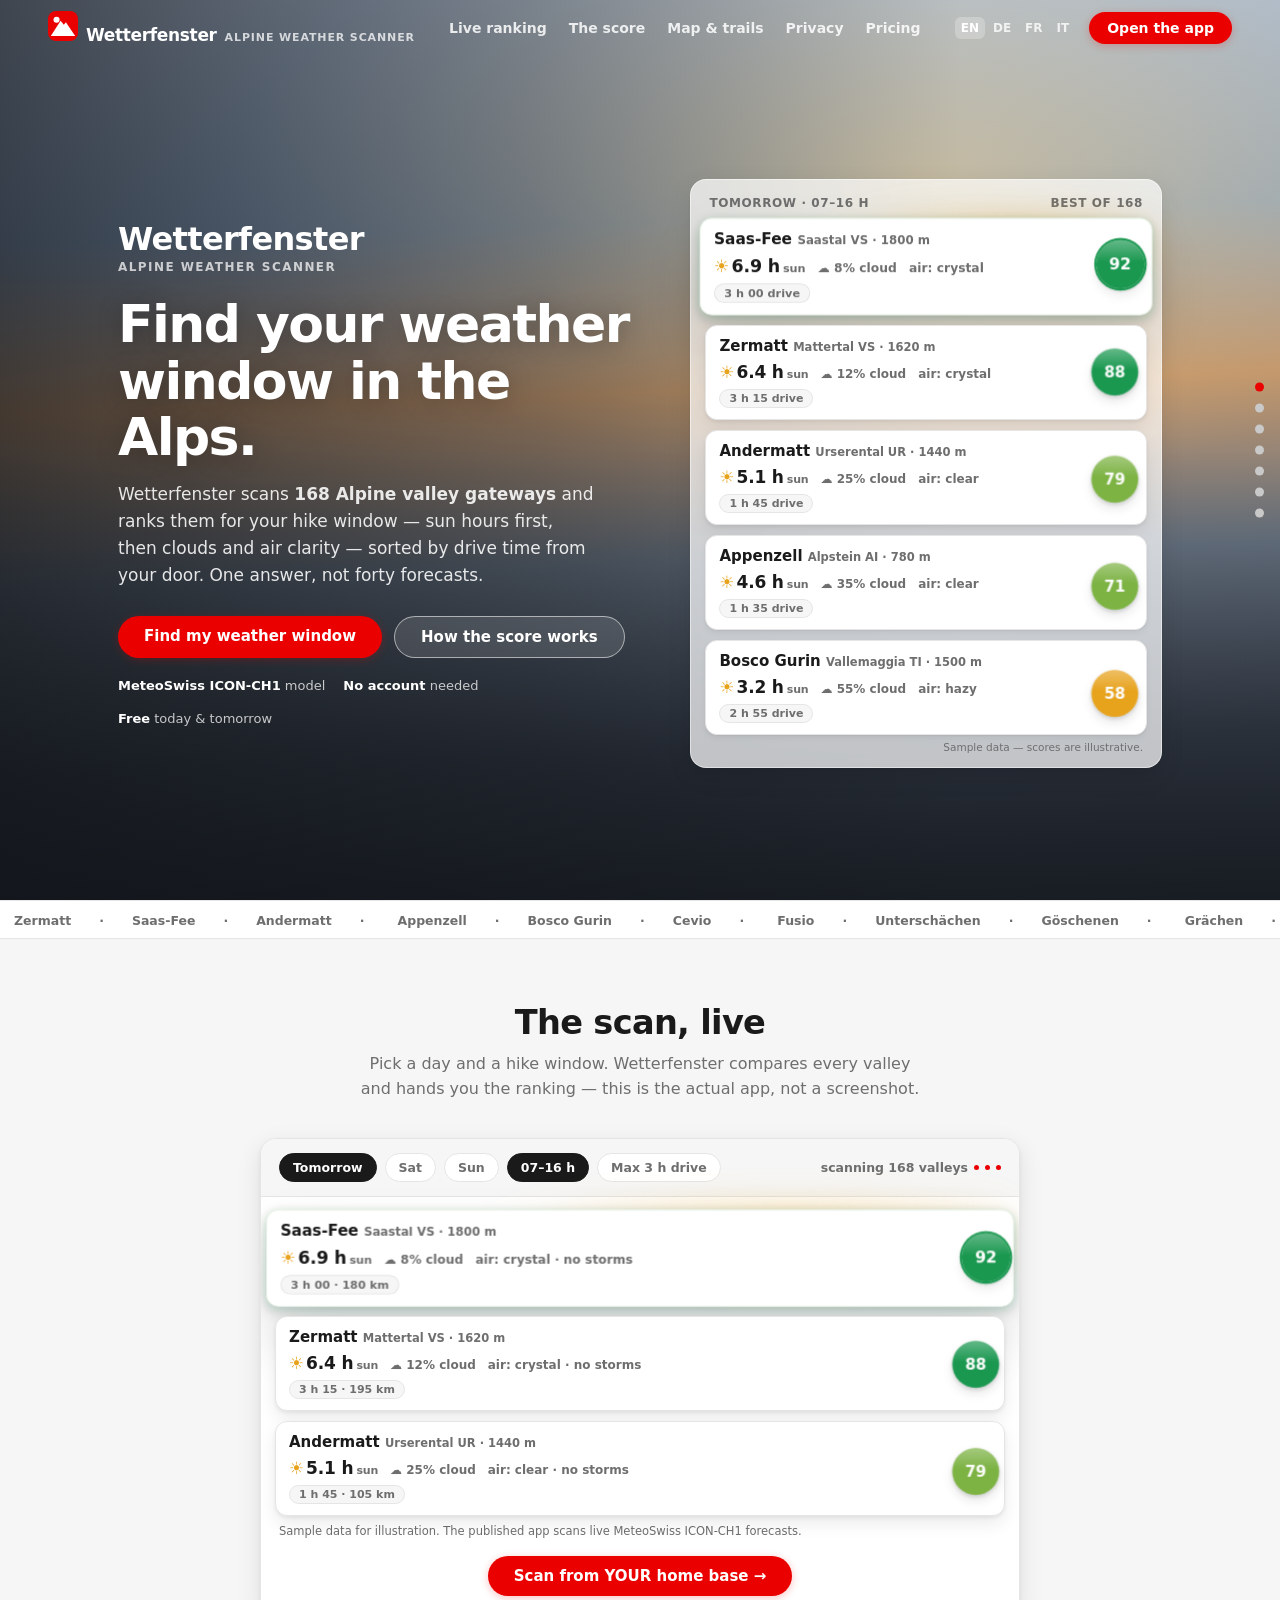
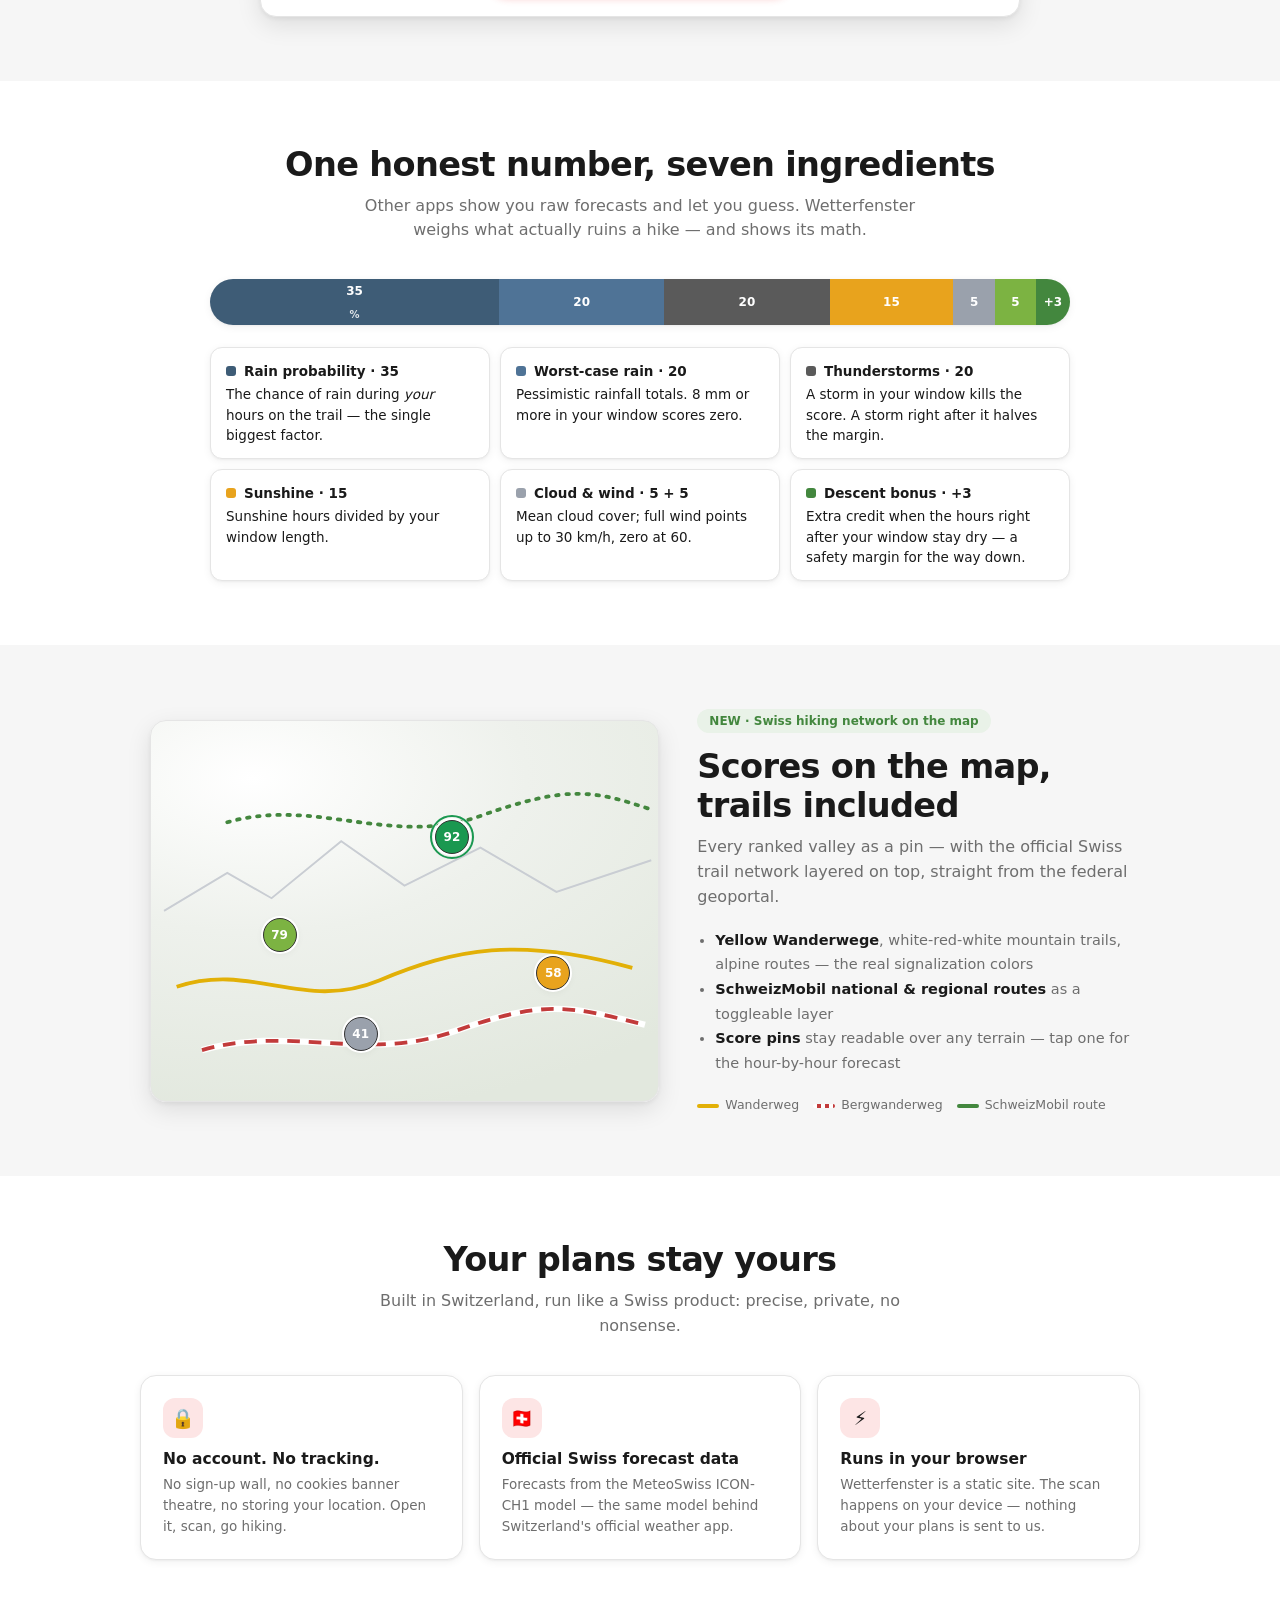
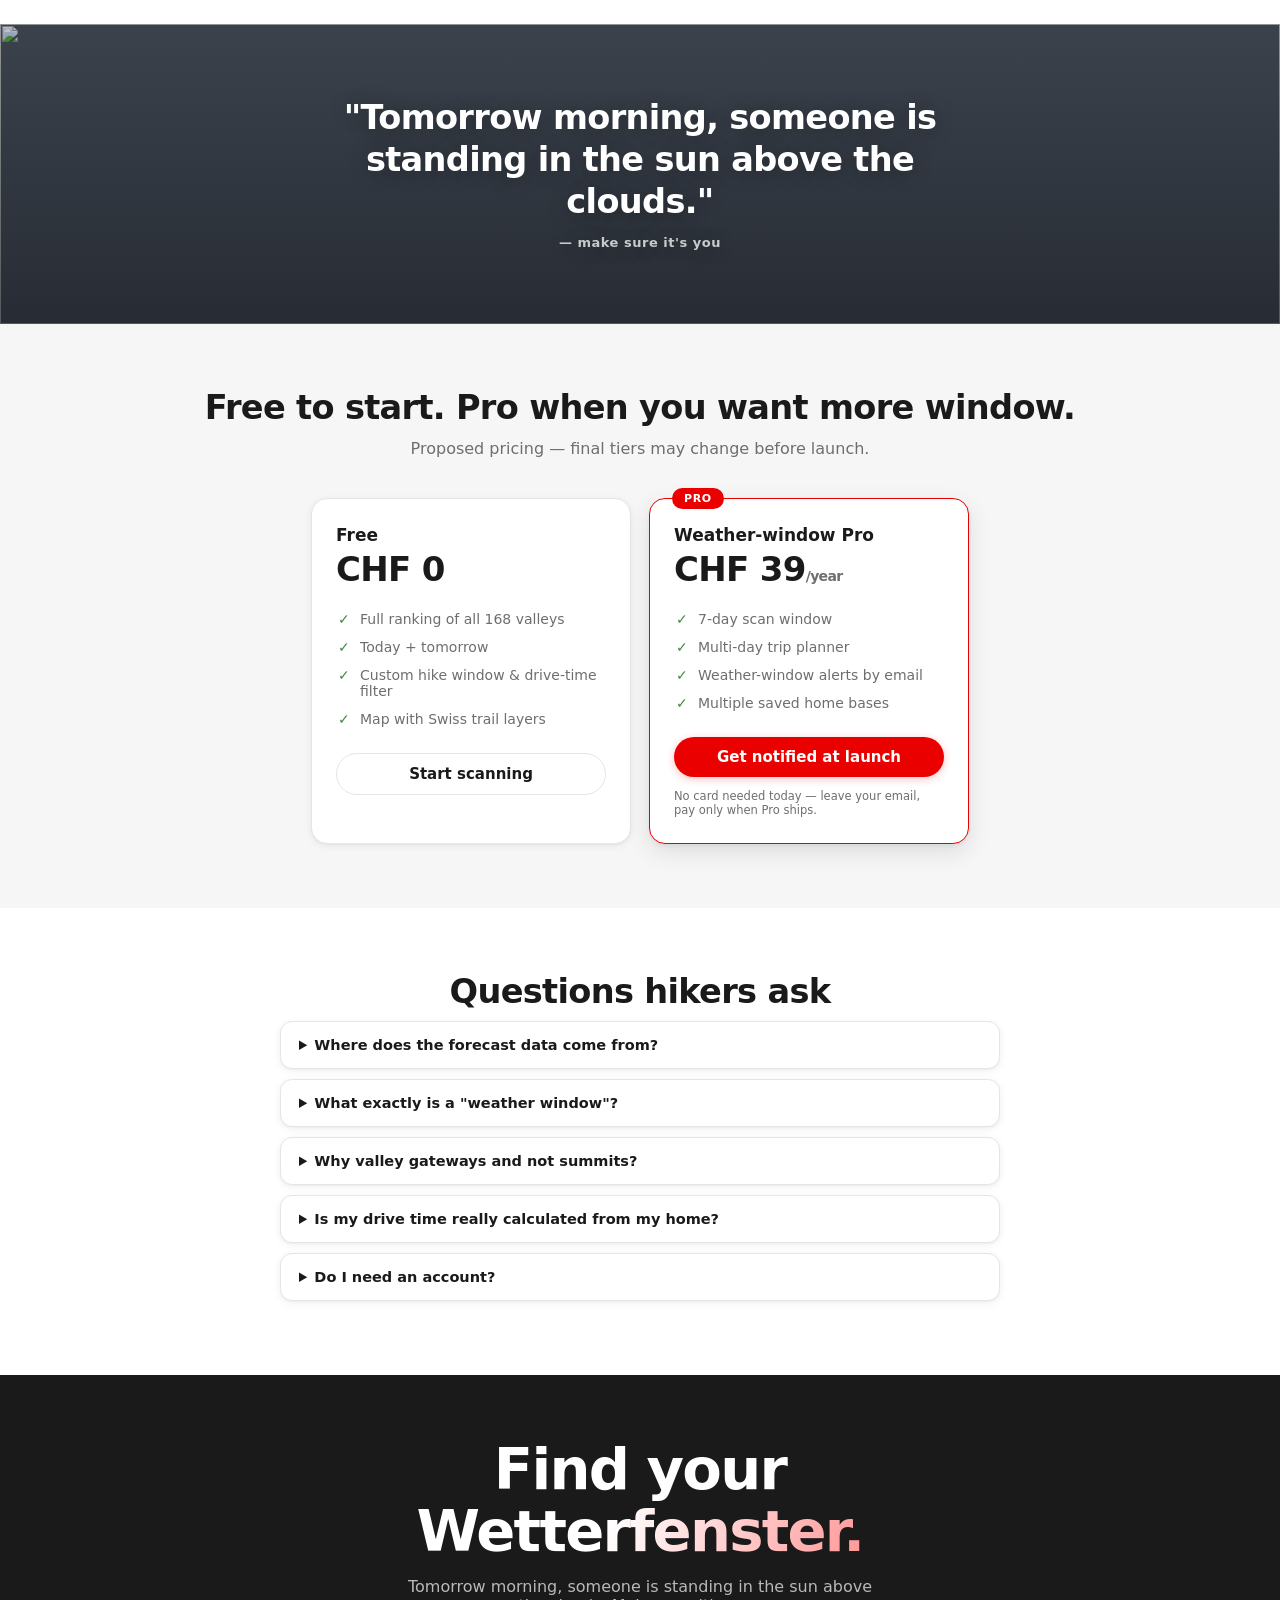
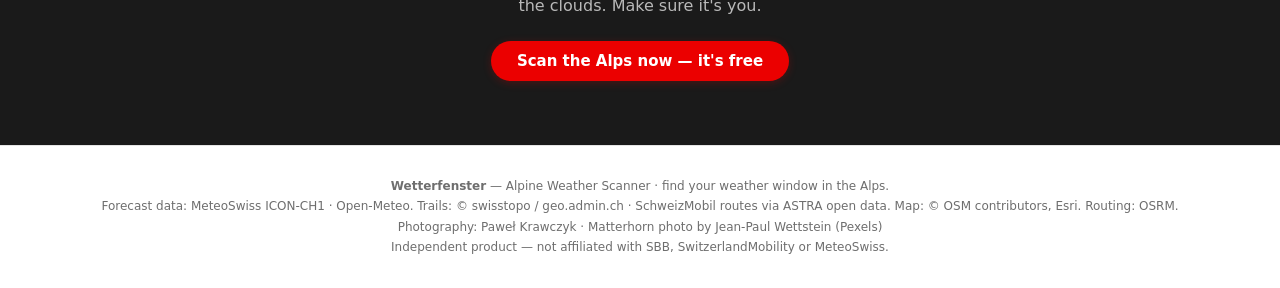
==== index.html @ 842a5565 "deploy: Wetterfenster iteration 1 — new landing (photos, 3D ranking, V2 logo), ICON-CH1 horizon fix," ====
<!DOCTYPE html>
<html lang="en">
<head>
<meta charset="utf-8">
<meta name="viewport" content="width=device-width, initial-scale=1">
<meta name="theme-color" content="#FFFFFF">
<meta name="description" content="Wetterfenster scans 168 Alpine valley gateways and ranks the best alpine weather for your hike window — sun hours, cloudiness, air clarity — with drive time from your home base. Data: MeteoSwiss ICON-CH1.">
<link rel="manifest" href="/wetterfenster/manifest.webmanifest">
<link rel="icon" href="/wetterfenster/icon.svg" type="image/svg+xml">
<title>Wetterfenster — Alpine Weather Scanner · find the best hiking weather in the Alps</title>
<script>
  // Native (Capacitor) build must boot straight into the app, not the landing.
  if (location.protocol === "capacitor:" ||
      (location.hostname === "localhost" && location.port === "")) {
    location.replace("/wetterfenster/app.html");
  }
</script>
<style>
  /* ============ TOKENS — SBB / SchweizMobil direction (Paweł 2026-07-16) ============ */
  :root {
    --red: #EB0000; --red-dark: #C60018; --red-tint: #FDE5E5;   /* SBB Red / Red125 */
    --ink: #1A1A1A; --ink-2: #6E6E6E;
    --bg: #F6F6F6; --surface: #FFFFFF; --border: #E5E5E5;       /* SBB Milk / Cloud */
    --wander-green: #43873E;      /* SchweizMobil Wanderland green — trail/map accent */
    --wander-tint: #E9F2E8;
    /* Score scale — NO red (red = brand/CTA only): green → amber → grey */
    --s5: #1a9850; --s4: #7cb342; --s3: #E8A31D; --s2: #9AA1AC; --s1: #5A5A5A;
    --dawn: #E8A31D;              /* dawn amber — sun icon + #1 glow warmth */
    --r-sm: 8px; --r-md: 12px; --r-lg: 16px; --r-pill: 999px;
    --shadow-1: 0 1px 2px rgba(0,0,0,.04), 0 2px 8px rgba(0,0,0,.06);
    --shadow-2: 0 2px 4px rgba(0,0,0,.05), 0 8px 24px rgba(0,0,0,.10);
    --glow-red: 0 2px 8px rgba(235,0,0,.24);
    /* Brand glow on the #1 card — pro-3d spec's blue glow ADAPTED to the SBB
       palette: red would read as a storm warning next to green scores, so the
       "hero/selected" channel uses the top-score green instead. */
    --glow-top: 0 2px 10px rgba(26,152,80,.22);
    --glow-top-lg: 0 4px 16px rgba(26,152,80,.30);
    --ease: cubic-bezier(.2,.7,.3,1);
    --text-sm: .84rem; --text-base: .94rem; --text-md: 1.0625rem;
    --text-lg: clamp(1.25rem, 1.1rem + .8vw, 1.55rem);
    --text-xl: clamp(1.55rem, 1.3rem + 1.4vw, 2.1rem);
    --text-2xl: clamp(2rem, 1.6rem + 2.6vw, 3.25rem);
    --text-hero: clamp(2.2rem, 1.7rem + 3.2vw, 3.6rem);

    /* --- 3D depth system (pro-3d-techniques §0, blue tokens → SBB neutrals) ---
       Two-part shadow ramp: tight contact + soft key light, tuned for white. */
    --elev-0: 0 1px 1px rgba(16,19,24,.04);
    --elev-1: 0 1px 2px rgba(16,19,24,.06), 0 3px 6px rgba(16,19,24,.05);
    --elev-2: 0 2px 4px rgba(16,19,24,.07), 0 8px 18px rgba(16,19,24,.08);
    --elev-3: 0 4px 8px rgba(16,19,24,.09), 0 16px 34px rgba(16,19,24,.11);
    --elev-4: 0 8px 16px rgba(16,19,24,.11), 0 28px 56px rgba(16,19,24,.14);
    --elev-pill: 0 2px 4px rgba(16,19,24,.14), 0 6px 12px rgba(16,19,24,.10);
    --tilt-max: 6deg;        /* hard ceiling on rotateX/rotateY */
    --tilt-lift: 14px;       /* translateZ of a card on hover */
    --tilt-pill-lift: 22px;  /* translateZ of the score pill */
    --perspective: 1100px;   /* on the LIST container, not each card */
    --dur-tilt: .18s;
  }
  * { box-sizing: border-box; }
  html { scroll-behavior: smooth; }
  body { margin: 0; font-family: "Inter", system-ui, -apple-system, "Segoe UI", Roboto, sans-serif;
         background: var(--surface); color: var(--ink); -webkit-font-smoothing: antialiased;
         overflow-x: clip; }
  section { padding: 64px clamp(16px, 5vw, 48px); scroll-margin-top: 64px; }
  section.alt { background: var(--bg); }
  h2 { text-align: center; font-size: var(--text-xl); letter-spacing: -0.02em; margin: 0 0 10px; }
  .sub { text-align: center; color: var(--ink-2); max-width: 56ch; margin: 0 auto 36px; line-height: 1.55; }
  a { color: var(--red); }

  /* ============ HEADER (transparent over photo, solidifies on scroll) ============ */
  header { position: fixed; top: 0; left: 0; right: 0; z-index: 50;
    display: flex; justify-content: space-between; align-items: center; gap: 12px;
    padding: 11px clamp(16px, 5vw, 48px);
    transition: background .25s var(--ease), border-color .25s;
    border-bottom: 1px solid transparent; }
  header.solid { background: rgba(255,255,255,.92); backdrop-filter: blur(12px) saturate(1.4);
    border-color: var(--border); }
  .brand { display: flex; align-items: baseline; gap: 8px; text-decoration: none; }
  .brand .mark { font-weight: 800; font-size: 17px; letter-spacing: -0.02em; color: #fff; transition: color .25s; }
  .brand .suffix { font-size: 11px; font-weight: 600; color: rgba(255,255,255,.75);
    letter-spacing: .08em; text-transform: uppercase; transition: color .25s; }
  header.solid .mark { color: var(--ink); }
  header.solid .suffix { color: var(--ink-2); }
  nav.top { display: flex; gap: 22px; font-size: 14px; font-weight: 600; }
  nav.top a { color: rgba(255,255,255,.85); text-decoration: none; transition: color .25s; }
  header.solid nav.top a { color: var(--ink-2); }
  nav.top a:hover { color: #fff; } header.solid nav.top a:hover { color: var(--ink); }
  .hdr-right { display: flex; align-items: center; gap: 14px; }
  /* Lang switcher — UI stub, EN DE FR IT (no PL, locked). Non-functional for now. */
  .lang { display: flex; gap: 2px; font-size: 12px; font-weight: 700; color: rgba(255,255,255,.8); transition: color .25s; }
  header.solid .lang { color: var(--ink-2); }
  .lang button { all: unset; padding: 4px 6px; border-radius: 6px; cursor: pointer; color: inherit; }
  .lang button.on { background: rgba(255,255,255,.25); color: #fff; }
  header.solid .lang button.on { background: var(--ink); color: #fff; }
  .btn { display: inline-block; text-decoration: none; text-align: center; cursor: pointer;
    font-weight: 700; font-size: 15px; border-radius: var(--r-pill); border: 0;
    padding: 11px 26px; transition: all .15s var(--ease); }
  .btn-red { background: var(--red); color: #fff; box-shadow: var(--glow-red); }
  .btn-red:hover { background: var(--red-dark); box-shadow: 0 4px 14px rgba(235,0,0,.3); }
  .btn-ghost { border: 1px solid var(--border); color: var(--ink); background: var(--surface); }
  .btn-ghost:hover { border-color: #cfcfcf; background: var(--bg); }
  .btn-glass { border: 1px solid rgba(255,255,255,.55); color: #fff; background: rgba(255,255,255,.12);
    backdrop-filter: blur(8px); }
  .btn-glass:hover { background: rgba(255,255,255,.22); }
  .btn-sm { padding: 8px 18px; font-size: 14px; }
  @media (max-width: 900px) { nav.top { display: none; } }

  /* ============ 1 · COMBINED HERO — rotating photo backdrop + live 3D ranking ============ */
  .hero { position: relative; min-height: 100svh; display: flex; align-items: center; overflow: hidden;
    /* Base paint = same gradient as slide 1, so the first crossfade has no seam. */
    background:
      radial-gradient(90% 55% at 72% 20%, rgba(255,214,140,.55) 0%, rgba(255,214,140,0) 60%),
      linear-gradient(178deg, #B8C9DE 0%, #8FA9C7 26%, #C99A6E 44%, #6E7B8A 62%, #3C4552 82%, #262D36 100%); }
  .hero-bg { position: absolute; inset: 0; }
  .hero-slide { position: absolute; inset: -4%;   /* bleed so the Ken Burns zoom never shows edges */
    opacity: 0; animation: wf-hero-slide 21s ease-in-out infinite; }
  .hero-slide:nth-child(1) { animation-delay: 0s; }
  .hero-slide:nth-child(2) { animation-delay: 7s; }
  .hero-slide:nth-child(3) { animation-delay: 14s; }
  /* Gradient STAND-INS. Photo downloads are NOT approved yet — when they are,
     each slide becomes <img src="/wetterfenster/img/hero-*.avif"> with object-fit: cover
     and these gradients stay as the paint-under. Candidates per
     design/hero-photo-candidates.md (recommended trio). */
  .slide-dawn {      /* → replace with candidate #1: Sem Ramon — Matterhorn, clear blue sky (Unsplash 9Egp-pZyAIE) */
    background:
      radial-gradient(90% 55% at 72% 20%, rgba(255,214,140,.55) 0%, rgba(255,214,140,0) 60%),
      linear-gradient(178deg, #B8C9DE 0%, #8FA9C7 26%, #C99A6E 44%, #6E7B8A 62%, #3C4552 82%, #262D36 100%); }
  .slide-blue {      /* → replace with candidate #2: Chris Linnett — Matterhorn, bright blue sky (Unsplash L9kx2A3XhC0) */
    background:
      radial-gradient(70% 45% at 30% 15%, rgba(255,255,255,.35) 0%, rgba(255,255,255,0) 65%),
      linear-gradient(180deg, #4A7BB5 0%, #6E9CCB 30%, #9FBEDA 52%, #6B7B8D 74%, #2E3844 100%); }
  .slide-glow {      /* → replace with candidate #6: Sven — Eiger/Jungfrau, clear blue sky (Unsplash GpO8heT3Vl8) */
    background:
      radial-gradient(80% 50% at 60% 28%, rgba(255,140,90,.5) 0%, rgba(255,140,90,0) 62%),
      linear-gradient(175deg, #6D5B7E 0%, #9A6B7B 28%, #D08A6A 48%, #55495A 72%, #211E2A 100%); }
  .hero-slide picture, .hero-slide img { position: absolute; inset: 0; width: 100%; height: 100%; }
  .hero-slide img { object-fit: cover; object-position: 50% 32%; /* portrait originals: keep peaks + sun in the wide crop */ }
  @keyframes wf-hero-slide {   /* crossfade every ~7s + subtle Ken Burns zoom */
    0%      { opacity: 0; transform: scale(1); }
    5%      { opacity: 1; }
    33.33%  { opacity: 1; transform: scale(1.06); }
    41%     { opacity: 0; transform: scale(1.07); }
    100%    { opacity: 0; transform: scale(1); }
  }
  .hero-scrim { /* double scrim, design-spec §4.1 — text stays legible over ANY slide/photo */
    position: absolute; inset: 0; pointer-events: none;
    background:
      linear-gradient(90deg, rgba(16,19,24,.72) 0%, rgba(16,19,24,.38) 42%, rgba(16,19,24,.05) 75%),
      linear-gradient(180deg, rgba(16,19,24,0) 50%, rgba(16,19,24,.62) 100%); }
  .hero-inner { position: relative; z-index: 2; width: 100%; max-width: 1140px; margin: 0 auto;
    padding: 110px clamp(16px, 5vw, 48px) 64px;
    display: grid; grid-template-columns: 1.05fr .95fr; gap: clamp(24px, 4vw, 56px); align-items: center; }
  .hero-copy .wordmark { color: #fff; font-weight: 800; font-size: clamp(1.4rem, 1.1rem + 1.4vw, 2rem);
    letter-spacing: -0.02em; margin: 0 0 2px; }
  .hero-copy .wordmark-sub { color: rgba(255,255,255,.72); font-size: 12px; font-weight: 600;
    letter-spacing: .12em; text-transform: uppercase; margin: 0 0 22px; }
  .hero h1 { color: #fff; font-size: var(--text-2xl); line-height: 1.08; letter-spacing: -0.03em;
    margin: 0 0 16px; max-width: 15ch; hyphens: auto; text-shadow: 0 2px 24px rgba(0,0,0,.25); }
  .hero .lead { color: rgba(255,255,255,.88); font-size: var(--text-md); line-height: 1.6;
    max-width: 44ch; margin: 0 0 26px; }
  .hero .cta { display: flex; gap: 12px; flex-wrap: wrap; }
  .hero .meta { margin-top: 20px; font-size: 13px; color: rgba(255,255,255,.75); display: flex; gap: 18px; flex-wrap: wrap; }
  .hero .meta b { color: #fff; }

  /* glass container for the ranking (design-spec §4.4) */
  .glass-card { background: rgba(255,255,255,.72); -webkit-backdrop-filter: blur(14px) saturate(1.4);
    backdrop-filter: blur(14px) saturate(1.4); border: 1px solid rgba(255,255,255,.5);
    border-radius: var(--r-lg); box-shadow: var(--shadow-2); padding: 14px; }
  @supports not (backdrop-filter: blur(1px)) { .glass-card { background: rgba(255,255,255,.94); } }
  .gc-head { font-size: 12px; font-weight: 700; color: var(--ink-2); letter-spacing: .05em;
    text-transform: uppercase; margin: 2px 4px 10px; display: flex; justify-content: space-between; gap: 8px; }
  .gc-note { font-size: 10.5px; color: var(--ink-2); text-align: right; margin: 6px 4px 0; }
  .hero-rank { animation: wf-float 7s ease-in-out infinite; }   /* jula-float, ±4px idle drift */
  .hero-rank:hover { animation-play-state: paused; }

  /* ---- 3D ranking deck (pro-3d-techniques §1–3) ---- */
  .ranking { perspective: var(--perspective); perspective-origin: 50% 30%;
    display: grid; gap: 10px; }
  .wcard { position: relative; transform-style: preserve-3d;
    border-radius: var(--r-md); background: var(--surface); border: 1px solid var(--border);
    box-shadow: var(--elev-1); padding: 11px 66px 11px 13px; cursor: pointer;
    transition: transform var(--dur-tilt) var(--ease), box-shadow var(--dur-tilt) var(--ease);
    transform: translateZ(0); }
  .wcard[data-rank="2"], .wcard[data-rank="3"] { box-shadow: var(--elev-2); }  /* podium band */
  /* #1 — the summit: higher rest elevation + green "best weather" glow + forward Z */
  .wcard--top { box-shadow: var(--elev-4), var(--glow-top);
    transform: translateZ(10px) scale(1.015); border-color: var(--wander-tint); }
  @media (hover: hover) and (pointer: fine) {
    .wcard:hover { transform: translateZ(var(--tilt-lift)) rotateX(2deg); box-shadow: var(--elev-3); will-change: transform; }
    .wcard--top:hover { transform: translateZ(calc(var(--tilt-lift) + 10px)) rotateX(2deg) scale(1.015);
      box-shadow: var(--elev-4), var(--glow-top-lg); }
  }
  .wcard:focus-visible { outline: 2px solid var(--red); outline-offset: 3px;
    transform: translateZ(var(--tilt-lift)) rotateX(2deg); box-shadow: var(--elev-3); }
  /* score pill floats on its own Z plane above the card face */
  .wcard__pill { position: absolute; top: 50%; right: 12px; margin-top: -23px;
    display: grid; place-items: center; width: 46px; height: 46px; border-radius: 50%;
    background: var(--pill, var(--s3)); color: #fff; font-weight: 800; font-size: 15px;
    font-variant-numeric: tabular-nums;
    transform: translateZ(var(--tilt-pill-lift)); box-shadow: var(--elev-pill);
    transition: transform var(--dur-tilt) var(--ease); }
  .wcard__pill::before { /* convex-chip top highlight */
    content: ""; position: absolute; inset: 0; border-radius: inherit; pointer-events: none;
    background: linear-gradient(180deg, rgba(255,255,255,.32) 0%, rgba(255,255,255,0) 46%); }
  .wcard--top .wcard__pill { transform: translateZ(28px); }   /* pill rides the ramp on #1 */
  .wcard--top .wcard__pill::after {   /* alp-pin-pulse ring, top-score green */
    content: ""; position: absolute; inset: 0; border-radius: inherit;
    box-shadow: 0 0 0 2px var(--s5);
    animation: wf-pin-pulse 3.6s var(--ease) 1.2s infinite; }
  .wcard--top::after {   /* alp-glow-breathe — dawn-amber warmth BEHIND the #1 card */
    content: ""; position: absolute; inset: -14px; z-index: -1;
    border-radius: calc(var(--r-md) + 10px); transform: translateZ(-40px);
    background: radial-gradient(60% 60% at 70% 30%, rgba(232,163,29,.45), transparent 70%);
    filter: blur(16px); animation: wf-glow-breathe 9s ease-in-out infinite; }
  .wcard__body { transform: translateZ(0); }
  .wcard__name { font-weight: 700; font-size: 15px; transform: translateZ(4px); display: block; }
  .wcard__region { font-size: 11.5px; color: var(--ink-2); }
  /* LOCKED priority: (1) sun hours big · (2) cloudiness · (3) air clarity · (4) drive = small grey chip */
  .wcard__wx { display: flex; align-items: baseline; gap: 12px; flex-wrap: wrap; margin-top: 7px; }
  .wx-sun { font-size: 17px; font-weight: 800; letter-spacing: -0.01em; font-variant-numeric: tabular-nums; white-space: nowrap; }
  .wx-sun .ico { color: var(--dawn); margin-right: 2px; }
  .wx-sun small { font-size: 11px; font-weight: 600; color: var(--ink-2); margin-left: 3px; }
  .wx-2 { font-size: 12px; font-weight: 600; color: var(--ink-2); white-space: nowrap; }
  .chip-drive { display: inline-block; margin-top: 7px; font-size: 11px; font-weight: 600;
    color: var(--ink-2); background: var(--bg); border: 1px solid var(--border);
    border-radius: var(--r-pill); padding: 2px 9px; }
  /* staggered 3D entrance: cards start pushed back + tipped away, settle on the plane */
  .ranking .wcard { opacity: 0; transform: translateY(26px) translateZ(-60px) rotateX(-8deg);
    transition: opacity .5s var(--ease), transform .5s var(--ease),
                box-shadow var(--dur-tilt) var(--ease); }
  .ranking.in .wcard { opacity: 1; transform: translateZ(0); transition-delay: calc(var(--i, 0) * 80ms), calc(var(--i, 0) * 80ms), 0s; }
  .ranking.in .wcard--top { transform: translateZ(10px) scale(1.015); }
  @keyframes wf-pill-land { 0% { transform: translateZ(var(--tilt-pill-lift)) scale(.82); }
    70% { transform: translateZ(var(--tilt-pill-lift)) scale(1.06); }
    100% { transform: translateZ(var(--tilt-pill-lift)) scale(1); } }
  .ranking.in .wcard__pill { animation: wf-pill-land .5s var(--ease) both; }
  .ranking.in .wcard--top .wcard__pill { animation: none; }  /* #1 keeps its higher static lift */

  /* ============ valley ticker (168-locations proof point) ============ */
  .ticker { border-top: 1px solid var(--border); border-bottom: 1px solid var(--border);
    background: var(--surface); overflow: hidden; white-space: nowrap; padding: 9px 0; }
  .ticker-track { display: inline-block; animation: wf-ticker 30s linear infinite; }
  .ticker span { font-size: 12.5px; font-weight: 600; color: var(--ink-2); margin: 0 14px; }
  .ticker b { color: var(--wander-green); font-weight: 700; }

  /* ============ 2 · LIVE DEMO ============ */
  .demo-box { max-width: 760px; margin: 0 auto; background: var(--surface); border: 1px solid var(--border);
    border-radius: var(--r-lg); box-shadow: var(--shadow-2); overflow: hidden; }
  .demo-head { display: flex; justify-content: space-between; align-items: center; flex-wrap: wrap; gap: 10px;
    padding: 14px 18px; border-bottom: 1px solid var(--border); background: var(--bg); }
  .chips { display: flex; gap: 8px; flex-wrap: wrap; }
  .chip { font-size: 12.5px; font-weight: 700; padding: 6px 13px; border-radius: var(--r-pill);
    border: 1px solid var(--border); background: var(--surface); color: var(--ink-2); }
  .chip.on { background: var(--ink); border-color: var(--ink); color: #fff; }
  .scan { display: flex; align-items: center; gap: 6px; font-size: 12.5px; color: var(--ink-2); font-weight: 600; }
  .scan i { width: 5px; height: 5px; border-radius: 50%; background: var(--red); display: inline-block;
    animation: wf-dots 1.4s ease-in-out infinite; }
  .scan i:nth-child(2) { animation-delay: .2s; } .scan i:nth-child(3) { animation-delay: .4s; }
  .demo-rows { padding: 14px 14px 8px; }        /* .ranking lives inside — same 3D deck */
  .demo-note { font-size: 11.5px; color: var(--ink-2); padding: 0 18px 12px; }
  .demo-cta { display: flex; justify-content: center; padding: 6px 18px 20px; }

  /* ============ 3 · SCORE EXPLAINER ============ */
  .bar { display: flex; max-width: 860px; margin: 0 auto 22px; border-radius: var(--r-pill);
    overflow: hidden; height: 46px; box-shadow: var(--shadow-1); }
  .seg { display: grid; place-items: center; color: #fff; font-weight: 800; font-size: 12px;
    cursor: default; transition: filter .15s var(--ease); min-width: 34px; }
  .seg:hover { filter: brightness(1.12); }
  .seg small { font-weight: 600; opacity: .85; }
  .legend { display: grid; gap: 10px; max-width: 860px; margin: 0 auto;
    grid-template-columns: repeat(auto-fit, minmax(240px, 1fr)); }
  .lg { background: var(--surface); border: 1px solid var(--border); border-radius: var(--r-md);
    padding: 13px 15px; font-size: 13.5px; line-height: 1.5; box-shadow: var(--shadow-1); }
  .lg b { display: flex; align-items: center; gap: 8px; margin-bottom: 3px; font-size: 13.5px; }
  .dot { width: 10px; height: 10px; border-radius: 3px; display: inline-block; }

  /* ============ 4 · MAP + TRAILS ============ */
  .map-tease { max-width: 980px; margin: 0 auto; display: grid; grid-template-columns: 1fr .85fr;
    gap: clamp(20px, 3vw, 40px); align-items: center; }
  .map-mock { position: relative; border-radius: var(--r-lg); overflow: hidden; box-shadow: var(--shadow-2);
    border: 1px solid var(--border);
    background: radial-gradient(120% 90% at 20% 15%, #FFFFFF 0%, #EEF1EC 45%, #E2E8DE 100%);
    aspect-ratio: 4 / 3; }
  .map-mock svg { position: absolute; inset: 0; width: 100%; height: 100%; }
  .map-pin { position: absolute; width: 34px; height: 34px; border-radius: 50%; display: grid; place-items: center;
    color: #fff; font-weight: 800; font-size: 12px; border: 1px solid #333;
    box-shadow: 0 0 0 2px #fff, var(--shadow-1); }
  .map-pin.pulse::after { content: ""; position: absolute; inset: -6px; border-radius: 50%;
    border: 2px solid var(--s5); animation: wf-pin-pulse 3.6s var(--ease) infinite; }
  .trail-key { display: flex; gap: 14px; flex-wrap: wrap; margin-top: 16px; font-size: 12.5px; color: var(--ink-2); }
  .trail-key i { display: inline-block; width: 22px; height: 4px; border-radius: 2px; vertical-align: middle; margin-right: 6px; }
  .map-copy h2 { text-align: left; }
  .map-copy .sub { text-align: left; margin: 0 0 18px; }
  .map-copy ul { margin: 0 0 22px; padding-left: 18px; color: var(--ink-2); font-size: 14.5px; line-height: 1.7; }
  .map-copy li b { color: var(--ink); }
  .green-chip { display: inline-block; background: var(--wander-tint); color: var(--wander-green);
    font-size: 12px; font-weight: 700; padding: 5px 12px; border-radius: var(--r-pill); margin-bottom: 14px; }

  /* ============ 5 · TRUST ============ */
  .grid3 { display: grid; gap: 16px; grid-template-columns: repeat(auto-fit, minmax(250px, 1fr));
    max-width: 1000px; margin: 0 auto; }
  .trust-card { background: var(--surface); border: 1px solid var(--border); border-radius: var(--r-lg);
    padding: 22px; box-shadow: var(--shadow-1); }
  .trust-card .ico { width: 40px; height: 40px; border-radius: 12px; background: var(--red-tint);
    display: grid; place-items: center; font-size: 19px; margin-bottom: 12px; }
  .trust-card h3 { margin: 0 0 6px; font-size: 15.5px; }
  .trust-card p { margin: 0; color: var(--ink-2); font-size: 13.5px; line-height: 1.55; }

  /* photo band between trust and pricing — Paweł's Rosenlaui-peak shot (IMG_6576) */
  .photo-band { position: relative; min-height: 300px; display: grid; place-items: center; overflow: hidden;
    background: #4A525E; /* paint-under while the image loads */ }
  .photo-band > picture, .photo-band > picture img { position: absolute; inset: 0; width: 100%; height: 100%; }
  .photo-band > picture img { object-fit: cover; object-position: 50% 38%; }
  .photo-band::after { content: ""; position: absolute; inset: 0;
    background: linear-gradient(180deg, rgba(16,19,24,.25) 0%, rgba(16,19,24,.6) 100%); }
  .photo-band blockquote { position: relative; z-index: 1; color: #fff; font-size: var(--text-xl);
    font-weight: 700; letter-spacing: -0.02em; max-width: 26ch; text-align: center; margin: 48px 20px;
    line-height: 1.25; text-shadow: 0 2px 20px rgba(0,0,0,.3); }
  .photo-band blockquote small { display: block; font-size: 13px; font-weight: 600;
    color: rgba(255,255,255,.75); margin-top: 12px; letter-spacing: .04em; }

  /* ============ 6 · PRICING ============ */
  .price-grid { display: grid; gap: 18px; grid-template-columns: repeat(auto-fit, minmax(260px, 320px));
    justify-content: center; max-width: 760px; margin: 0 auto; }
  .price { background: var(--surface); border: 1px solid var(--border); border-radius: var(--r-lg);
    padding: 26px 24px; box-shadow: var(--shadow-1); position: relative; }
  .price.pro { border-color: var(--red); box-shadow: var(--shadow-2); }
  .price .tag { position: absolute; top: -11px; left: 22px; background: var(--red); color: #fff;
    font-size: 11px; font-weight: 800; letter-spacing: .06em; padding: 4px 12px; border-radius: var(--r-pill); }
  .price h3 { margin: 0 0 4px; font-size: 17px; }
  .amount { font-size: 34px; font-weight: 800; letter-spacing: -0.02em; font-variant-numeric: tabular-nums; }
  .amount small { font-size: 14px; font-weight: 600; color: var(--ink-2); }
  .price ul { list-style: none; margin: 16px 0 20px; padding: 0; font-size: 14px; color: var(--ink-2); }
  .price li { padding: 6px 0 6px 24px; position: relative; }
  .price li::before { content: "✓"; position: absolute; left: 2px; color: var(--wander-green); font-weight: 800; }
  .price .foot { font-size: 11.5px; color: var(--ink-2); margin-top: 12px; }

  /* ============ 7 · FAQ ============ */
  .faq { max-width: 720px; margin: 0 auto; }
  details { background: var(--surface); border: 1px solid var(--border); border-radius: var(--r-md);
    padding: 15px 18px; margin-bottom: 10px; box-shadow: var(--shadow-1); }
  summary { font-weight: 700; font-size: 14.5px; cursor: pointer; }
  details p { color: var(--ink-2); font-size: 14px; line-height: 1.6; margin: 10px 0 2px; }

  /* ============ 8 · CTA + 9 · FOOTER ============ */
  .banner { text-align: center; background: var(--ink); color: #fff; }
  .banner h2 { color: #fff; font-size: var(--text-hero); letter-spacing: -0.03em; max-width: 18ch;
    margin: 0 auto 14px; line-height: 1.08; }
  .banner h2 em { font-style: normal;
    background: linear-gradient(110deg, #fff 20%, #FF8A8A 50%, #fff 80%); background-size: 220% 100%;
    -webkit-background-clip: text; background-clip: text; -webkit-text-fill-color: transparent;
    animation: wf-wordmark-shift 9s ease-in-out infinite; }
  .banner p { color: #B9B9B9; margin: 0 auto 26px; max-width: 48ch; }
  footer { padding: 30px clamp(16px, 5vw, 48px); font-size: 12px; color: var(--ink-2);
    border-top: 1px solid var(--border); text-align: center; line-height: 1.7; }

  /* ============ SCROLLSPY DOTS ============ */
  .dots { position: fixed; right: 16px; top: 50%; transform: translateY(-50%); z-index: 40;
    display: flex; flex-direction: column; gap: 12px; }
  .dots a { width: 9px; height: 9px; border-radius: 50%; background: #C9C9C9; display: block;
    animation: wf-dot-idle 4s ease-in-out infinite; transition: background .2s; }
  .dots a.active { background: var(--red); animation: wf-dot-active 1.8s ease-in-out infinite; }
  @media (max-width: 900px) { .dots { display: none; } }

  /* ============ REVEAL ============ */
  .reveal { opacity: 0; transform: translateY(14px); transition: opacity .5s var(--ease), transform .5s var(--ease); }
  .reveal.in { opacity: 1; transform: none; }

  /* ============ KEYFRAMES (jula catalog, wf-* names) ============ */
  @keyframes wf-wordmark-shift { 0%,100% { background-position: 0% 0; } 50% { background-position: 100% 0; } }
  @keyframes wf-float { 0%,100% { transform: translateY(0); } 50% { transform: translateY(-4px); } }
  @keyframes wf-breathe { 0%,100% { transform: scale(.96); opacity: .8; } 50% { transform: scale(1.06); opacity: 1; } }
  @keyframes wf-glow-breathe { 0%,100% { opacity: .35; transform: translateZ(-40px) scale(.96); }
    50% { opacity: .6; transform: translateZ(-40px) scale(1.04); } }
  @keyframes wf-pin-pulse { 0% { transform: scale(.88); opacity: .9; } 70% { transform: scale(1.18); opacity: 0; } 100% { opacity: 0; } }
  @keyframes wf-dots { 0%,100% { opacity: .3; } 50% { opacity: 1; } }
  @keyframes wf-boil { 0% { transform: translate(0); } 50% { transform: translate(.4px,-.3px); } 100% { transform: translate(-.3px,.35px); } }
  @keyframes wf-ticker { from { transform: translateX(0); } to { transform: translateX(-50%); } }
  @keyframes wf-dot-idle { 0%,100% { transform: scale(1); } 50% { transform: scale(1.25); } }
  @keyframes wf-dot-active { 0%,100% { transform: scale(1); } 50% { transform: scale(1.4); } }

  /* ============ REDUCED MOTION — full fallback ============ */
  @media (prefers-reduced-motion: reduce) {
    *, *::before, *::after { animation-duration: .01ms !important; animation-iteration-count: 1 !important;
      transition-duration: .01ms !important; scroll-behavior: auto !important; }
    .hero-slide { animation: none !important; opacity: 0 !important; }
    .hero-slide:first-child { opacity: 1 !important; transform: none !important; }
    .reveal, .ranking .wcard { opacity: 1 !important; transform: none !important; transition: none !important; }
    .wcard:hover, .wcard:focus-visible { transform: none !important; box-shadow: var(--elev-2); }
    .wcard--top, .ranking.in .wcard--top { transform: none !important; box-shadow: var(--elev-4), var(--glow-top); }
    .ranking.in .wcard__pill { animation: none !important; }
  }

  /* ============ MOBILE / TOUCH ============ */
  @media (max-width: 900px) {
    .hero-inner { grid-template-columns: 1fr; padding-top: 92px; }
    .hero-rank { max-width: 460px; }
  }
  @media (max-width: 700px) {   /* shallower parallax on small screens (pro-3d §5.4) */
    :root { --perspective: 1400px; --tilt-pill-lift: 14px; }
    .wcard--top, .ranking.in .wcard--top { transform: translateZ(6px) scale(1.01); }
  }
  @media (hover: none) {        /* no sticky :hover on tap; tactile press instead */
    .wcard:hover { transform: translateZ(0); box-shadow: var(--elev-1); }
    .wcard:active { box-shadow: var(--elev-2); }
  }
  @media (max-width: 820px) { .map-tease { grid-template-columns: 1fr; } }
</style>
</head>
<body>

<header id="hdr">
  <a class="brand" href="#top">
    <svg class="brand-ic" viewBox="0 0 1024 1024" aria-hidden="true" width="30" height="30" style="border-radius:8px;flex:none">
      <rect width="1024" height="1024" fill="#EB0000"/>
      <circle cx="292" cy="300" r="104" fill="#fff"/>
      <path d="M96 856 L430 330 L540 470 L610 385 L928 856 Z" fill="#fff"/>
    </svg>
    <span class="mark">Wetterfenster</span><span class="suffix">Alpine Weather Scanner</span>
  </a>
  <nav class="top">
    <a href="#demo">Live ranking</a><a href="#score">The score</a><a href="#map">Map &amp; trails</a>
    <a href="#trust">Privacy</a><a href="#pricing">Pricing</a>
  </nav>
  <div class="hdr-right">
    <!-- Lang switcher stub — EN DE FR IT (no PL, locked 2026-07-16). Wiring comes with the i18n pass. -->
    <div class="lang" role="group" aria-label="Language">
      <button type="button" class="on" lang="en">EN</button><button type="button" lang="de">DE</button><button type="button" lang="fr">FR</button><button type="button" lang="it">IT</button>
    </div>
    <a class="btn btn-red btn-sm" href="/wetterfenster/app.html">Open the app</a>
  </div>
</header>

<nav class="dots" aria-label="Sections">
  <a href="#top"></a><a href="#demo"></a><a href="#score"></a><a href="#map"></a>
  <a href="#trust"></a><a href="#pricing"></a><a href="#faq"></a>
</nav>

<!-- ============ 1 · COMBINED HERO — rotating photo backdrop + live 3D ranking ============ -->
<div class="hero" id="top">
  <div class="hero-bg" aria-hidden="true">
    <!-- Slide 1 · Paweł's photo: alpine pass switchbacks, golden larches, misty peaks
         (IMG_7253 — the "drive to the best weather" story). Gradient stays as paint-under. -->
    <div class="hero-slide slide-dawn">
      <picture>
        <source type="image/avif" srcset="/wetterfenster/img/hero-pass-road-800.avif 800w, /wetterfenster/img/hero-pass-road-1600.avif 1600w" sizes="100vw">
        <img src="/wetterfenster/img/hero-pass-road-1600.jpg" srcset="/wetterfenster/img/hero-pass-road-800.jpg 800w, /wetterfenster/img/hero-pass-road-1600.jpg 1600w"
             sizes="100vw" alt="" fetchpriority="high" decoding="async">
      </picture>
    </div>
    <!-- Slide 2 · Paweł's photo: mirror alpine tarn at sunset (IMG_5552). -->
    <div class="hero-slide slide-blue">
      <picture>
        <source type="image/avif" srcset="/wetterfenster/img/band-mirror-lake-800.avif 800w, /wetterfenster/img/band-mirror-lake-1600.avif 1600w" sizes="100vw">
        <img src="/wetterfenster/img/band-mirror-lake-1600.jpg" srcset="/wetterfenster/img/band-mirror-lake-800.jpg 800w, /wetterfenster/img/band-mirror-lake-1600.jpg 1600w"
             sizes="100vw" alt="" loading="lazy" decoding="async">
      </picture>
    </div>
    <!-- Slide 3 · Matterhorn mirrored in an alpine lake — Jean-Paul Wettstein / Pexels
         (free license, verified; swapped in for the low-res wallpaper file 2026-07-17). -->
    <div class="hero-slide slide-glow">
      <picture>
        <source type="image/avif" srcset="/wetterfenster/img/hero-matterhorn-wettstein-800.avif 800w, /wetterfenster/img/hero-matterhorn-wettstein-1600.avif 1600w" sizes="100vw">
        <img src="/wetterfenster/img/hero-matterhorn-wettstein-1600.jpg" srcset="/wetterfenster/img/hero-matterhorn-wettstein-800.jpg 800w, /wetterfenster/img/hero-matterhorn-wettstein-1600.jpg 1600w"
             sizes="100vw" alt="" loading="lazy" decoding="async">
      </picture>
    </div>
  </div>
  <div class="hero-scrim"></div>

  <div class="hero-inner">
    <div class="hero-copy">
      <p class="wordmark">Wetterfenster</p>
      <p class="wordmark-sub">Alpine Weather Scanner</p>
      <h1>Find your weather window in the Alps.</h1>
      <p class="lead">Wetterfenster scans <b>168 Alpine valley gateways</b> and ranks them for your
        hike window — sun hours first, then clouds and air clarity — sorted by drive time from your door.
        One answer, not forty forecasts.</p>
      <div class="cta">
        <a class="btn btn-red" href="/wetterfenster/app.html">Find my weather window</a>
        <a class="btn btn-glass" href="#score">How the score works</a>
      </div>
      <div class="meta">
        <span><b>MeteoSwiss ICON-CH1</b> model</span>
        <span><b>No account</b> needed</span>
        <span><b>Free</b> today &amp; tomorrow</span>
      </div>
    </div>

    <div class="hero-rank glass-card" aria-label="Sample ranking">
      <div class="gc-head"><span>Tomorrow · 07–16 h</span><span>best of 168</span></div>
      <div class="ranking" id="hero-ranking">
        <article class="wcard wcard--top" data-rank="1" style="--pill:var(--s5); --i:0" tabindex="0">
          <span class="wcard__pill" data-score="92">92</span>
          <div class="wcard__body">
            <span class="wcard__name">Saas-Fee <span class="wcard__region">Saastal VS · 1800 m</span></span>
            <div class="wcard__wx">
              <span class="wx-sun"><span class="ico">☀</span>6.9 h<small>sun</small></span>
              <span class="wx-2">☁ 8% cloud</span>
              <span class="wx-2">air: crystal</span>
            </div>
            <span class="chip-drive">3 h 00 drive</span>
          </div>
        </article>
        <article class="wcard" data-rank="2" style="--pill:var(--s5); --i:1" tabindex="0">
          <span class="wcard__pill" data-score="88">88</span>
          <div class="wcard__body">
            <span class="wcard__name">Zermatt <span class="wcard__region">Mattertal VS · 1620 m</span></span>
            <div class="wcard__wx">
              <span class="wx-sun"><span class="ico">☀</span>6.4 h<small>sun</small></span>
              <span class="wx-2">☁ 12% cloud</span>
              <span class="wx-2">air: crystal</span>
            </div>
            <span class="chip-drive">3 h 15 drive</span>
          </div>
        </article>
        <article class="wcard" data-rank="3" style="--pill:var(--s4); --i:2" tabindex="0">
          <span class="wcard__pill" data-score="79">79</span>
          <div class="wcard__body">
            <span class="wcard__name">Andermatt <span class="wcard__region">Urserental UR · 1440 m</span></span>
            <div class="wcard__wx">
              <span class="wx-sun"><span class="ico">☀</span>5.1 h<small>sun</small></span>
              <span class="wx-2">☁ 25% cloud</span>
              <span class="wx-2">air: clear</span>
            </div>
            <span class="chip-drive">1 h 45 drive</span>
          </div>
        </article>
        <article class="wcard" data-rank="4" style="--pill:var(--s4); --i:3" tabindex="0">
          <span class="wcard__pill" data-score="71">71</span>
          <div class="wcard__body">
            <span class="wcard__name">Appenzell <span class="wcard__region">Alpstein AI · 780 m</span></span>
            <div class="wcard__wx">
              <span class="wx-sun"><span class="ico">☀</span>4.6 h<small>sun</small></span>
              <span class="wx-2">☁ 35% cloud</span>
              <span class="wx-2">air: clear</span>
            </div>
            <span class="chip-drive">1 h 35 drive</span>
          </div>
        </article>
        <article class="wcard" data-rank="5" style="--pill:var(--s3); --i:4" tabindex="0">
          <span class="wcard__pill" data-score="58">58</span>
          <div class="wcard__body">
            <span class="wcard__name">Bosco Gurin <span class="wcard__region">Vallemaggia TI · 1500 m</span></span>
            <div class="wcard__wx">
              <span class="wx-sun"><span class="ico">☀</span>3.2 h<small>sun</small></span>
              <span class="wx-2">☁ 55% cloud</span>
              <span class="wx-2">air: hazy</span>
            </div>
            <span class="chip-drive">2 h 55 drive</span>
          </div>
        </article>
      </div>
      <div class="gc-note">Sample data — scores are illustrative.</div>
    </div>
  </div>
</div>

<div class="ticker" aria-hidden="true">
  <div class="ticker-track">
    <span>Zermatt</span><span>·</span><span>Saas-Fee</span><span>·</span><span>Andermatt</span><span>·</span>
    <span>Appenzell</span><span>·</span><span>Bosco Gurin</span><span>·</span><span>Cevio</span><span>·</span>
    <span>Fusio</span><span>·</span><span>Unterschächen</span><span>·</span><span>Göschenen</span><span>·</span>
    <span>Grächen</span><span>·</span><span>Randa</span><span>·</span><span>Wassen</span><span>·</span>
    <span><b>+ 156 more valley gateways</b></span><span>·</span>
    <span>Zermatt</span><span>·</span><span>Saas-Fee</span><span>·</span><span>Andermatt</span><span>·</span>
    <span>Appenzell</span><span>·</span><span>Bosco Gurin</span><span>·</span><span>Cevio</span><span>·</span>
    <span>Fusio</span><span>·</span><span>Unterschächen</span><span>·</span><span>Göschenen</span><span>·</span>
    <span>Grächen</span><span>·</span><span>Randa</span><span>·</span><span>Wassen</span><span>·</span>
    <span><b>+ 156 more valley gateways</b></span><span>·</span>
  </div>
</div>

<!-- ============ 2 · LIVE DEMO ============ -->
<section id="demo" class="alt">
  <h2 class="reveal">The scan, live</h2>
  <p class="sub reveal">Pick a day and a hike window. Wetterfenster compares every valley and hands you
    the ranking — this is the actual app, not a screenshot.</p>
  <div class="demo-box reveal">
    <div class="demo-head">
      <div class="chips">
        <span class="chip on">Tomorrow</span><span class="chip">Sat</span><span class="chip">Sun</span>
        <span class="chip on">07–16 h</span><span class="chip">Max 3 h drive</span>
      </div>
      <div class="scan">scanning 168 valleys <i></i><i></i><i></i></div>
    </div>
    <div class="demo-rows">
      <div class="ranking" id="demo-ranking">
        <article class="wcard wcard--top" data-rank="1" style="--pill:var(--s5); --i:0" tabindex="0">
          <span class="wcard__pill" data-score="92">92</span>
          <div class="wcard__body">
            <span class="wcard__name">Saas-Fee <span class="wcard__region">Saastal VS · 1800 m</span></span>
            <div class="wcard__wx">
              <span class="wx-sun"><span class="ico">☀</span>6.9 h<small>sun</small></span>
              <span class="wx-2">☁ 8% cloud</span>
              <span class="wx-2">air: crystal · no storms</span>
            </div>
            <span class="chip-drive">3 h 00 · 180 km</span>
          </div>
        </article>
        <article class="wcard" data-rank="2" style="--pill:var(--s5); --i:1" tabindex="0">
          <span class="wcard__pill" data-score="88">88</span>
          <div class="wcard__body">
            <span class="wcard__name">Zermatt <span class="wcard__region">Mattertal VS · 1620 m</span></span>
            <div class="wcard__wx">
              <span class="wx-sun"><span class="ico">☀</span>6.4 h<small>sun</small></span>
              <span class="wx-2">☁ 12% cloud</span>
              <span class="wx-2">air: crystal · no storms</span>
            </div>
            <span class="chip-drive">3 h 15 · 195 km</span>
          </div>
        </article>
        <article class="wcard" data-rank="3" style="--pill:var(--s4); --i:2" tabindex="0">
          <span class="wcard__pill" data-score="79">79</span>
          <div class="wcard__body">
            <span class="wcard__name">Andermatt <span class="wcard__region">Urserental UR · 1440 m</span></span>
            <div class="wcard__wx">
              <span class="wx-sun"><span class="ico">☀</span>5.1 h<small>sun</small></span>
              <span class="wx-2">☁ 25% cloud</span>
              <span class="wx-2">air: clear · no storms</span>
            </div>
            <span class="chip-drive">1 h 45 · 105 km</span>
          </div>
        </article>
      </div>
    </div>
    <div class="demo-note">Sample data for illustration. The published app scans live MeteoSwiss ICON-CH1 forecasts.</div>
    <div class="demo-cta"><a class="btn btn-red" href="/wetterfenster/app.html">Scan from YOUR home base →</a></div>
  </div>
</section>

<!-- ============ 3 · SCORE EXPLAINER ============ -->
<section id="score">
  <h2 class="reveal">One honest number, seven ingredients</h2>
  <p class="sub reveal">Other apps show you raw forecasts and let you guess. Wetterfenster weighs what
    actually ruins a hike — and shows its math.</p>
  <div class="bar reveal" aria-label="Score components">
    <div class="seg" style="flex:35;background:#3E5C76" title="Rain probability — 35%">35<small>%</small></div>
    <div class="seg" style="flex:20;background:#4F7396" title="Worst-case rain amount — 20%">20</div>
    <div class="seg" style="flex:20;background:#5A5A5A" title="Thunderstorms — 20%">20</div>
    <div class="seg" style="flex:15;background:#E8A31D" title="Sunshine — 15%">15</div>
    <div class="seg" style="flex:5;background:#9AA1AC" title="Cloud cover — 5%">5</div>
    <div class="seg" style="flex:5;background:#7cb342" title="Wind — 5%">5</div>
    <div class="seg" style="flex:3;background:var(--wander-green)" title="Safe-descent bonus — +3">+3</div>
  </div>
  <div class="legend reveal">
    <div class="lg"><b><i class="dot" style="background:#3E5C76"></i>Rain probability · 35</b>
      The chance of rain during <em>your</em> hours on the trail — the single biggest factor.</div>
    <div class="lg"><b><i class="dot" style="background:#4F7396"></i>Worst-case rain · 20</b>
      Pessimistic rainfall totals. 8 mm or more in your window scores zero.</div>
    <div class="lg"><b><i class="dot" style="background:#5A5A5A"></i>Thunderstorms · 20</b>
      A storm in your window kills the score. A storm right after it halves the margin.</div>
    <div class="lg"><b><i class="dot" style="background:#E8A31D"></i>Sunshine · 15</b>
      Sunshine hours divided by your window length.</div>
    <div class="lg"><b><i class="dot" style="background:#9AA1AC"></i>Cloud &amp; wind · 5 + 5</b>
      Mean cloud cover; full wind points up to 30 km/h, zero at 60.</div>
    <div class="lg"><b><i class="dot" style="background:var(--wander-green)"></i>Descent bonus · +3</b>
      Extra credit when the hours right after your window stay dry — a safety margin for the way down.</div>
  </div>
</section>

<!-- ============ 4 · MAP + TRAILS ============ -->
<section id="map" class="alt">
  <div class="map-tease">
    <div class="map-mock reveal" aria-label="Map preview">
      <svg viewBox="0 0 400 300" aria-hidden="true">
        <path d="M20 210 C80 190 120 230 180 205 S290 170 380 195" stroke="#E2B007" stroke-width="3" fill="none"/>
        <path d="M40 260 C110 240 170 270 240 245 S330 225 390 240" stroke="#fff" stroke-width="5" fill="none"/>
        <path d="M40 260 C110 240 170 270 240 245 S330 225 390 240" stroke="#C23B3B" stroke-width="3" stroke-dasharray="10 7" fill="none"/>
        <path d="M60 80 C130 60 190 100 260 75 S350 55 395 70" stroke="var(--wander-green)" stroke-width="3" fill="none" stroke-dasharray="2 6" stroke-linecap="round"/>
        <path d="M10 150 L60 120 L95 140 L150 95 L200 130 L260 100 L320 135 L395 110"
              stroke="#C9CDD3" stroke-width="1.5" fill="none" style="animation: wf-boil .24s steps(2,end) infinite"/>
      </svg>
      <div class="map-pin pulse" style="background:var(--s5); left:56%; top:26%">92</div>
      <div class="map-pin" style="background:var(--s4); left:22%; top:52%">79</div>
      <div class="map-pin" style="background:var(--s3); left:76%; top:62%">58</div>
      <div class="map-pin" style="background:var(--s2); left:38%; top:78%">41</div>
    </div>
    <div class="map-copy">
      <span class="green-chip reveal">NEW · Swiss hiking network on the map</span>
      <h2 class="reveal">Scores on the map, trails included</h2>
      <p class="sub reveal">Every ranked valley as a pin — with the official Swiss trail
        network layered on top, straight from the federal geoportal.</p>
      <ul class="reveal">
        <li><b>Yellow Wanderwege</b>, white-red-white mountain trails, alpine routes — the real signalization colors</li>
        <li><b>SchweizMobil national &amp; regional routes</b> as a toggleable layer</li>
        <li><b>Score pins</b> stay readable over any terrain — tap one for the hour-by-hour forecast</li>
      </ul>
      <div class="trail-key reveal">
        <span><i style="background:#E2B007"></i>Wanderweg</span>
        <span><i style="background:repeating-linear-gradient(90deg,#fff 0 4px,#C23B3B 4px 8px)"></i>Bergwanderweg</span>
        <span><i style="background:var(--wander-green)"></i>SchweizMobil route</span>
      </div>
    </div>
  </div>
</section>

<!-- ============ 5 · TRUST ============ -->
<section id="trust">
  <h2 class="reveal">Your plans stay yours</h2>
  <p class="sub reveal">Built in Switzerland, run like a Swiss product: precise, private, no nonsense.</p>
  <div class="grid3">
    <div class="trust-card reveal"><div class="ico">🔒</div><h3>No account. No tracking.</h3>
      <p>No sign-up wall, no cookies banner theatre, no storing your location. Open it, scan, go hiking.</p></div>
    <div class="trust-card reveal"><div class="ico">🇨🇭</div><h3>Official Swiss forecast data</h3>
      <p>Forecasts from the MeteoSwiss ICON-CH1 model — the same model behind Switzerland's official weather app.</p></div>
    <div class="trust-card reveal"><div class="ico">⚡</div><h3>Runs in your browser</h3>
      <p>Wetterfenster is a static site. The scan happens on your device — nothing about your plans is sent to us.</p></div>
  </div>
</section>

<!-- photo band — Paweł's photo: peak above the glacial river (IMG_6576) -->
<div class="photo-band">
  <picture aria-hidden="true">
    <source type="image/avif" srcset="/wetterfenster/img/band-rosenlaui-peak-800.avif 800w, /wetterfenster/img/band-rosenlaui-peak-1600.avif 1600w" sizes="100vw">
    <img src="/wetterfenster/img/band-rosenlaui-peak-1600.jpg" srcset="/wetterfenster/img/band-rosenlaui-peak-800.jpg 800w, /wetterfenster/img/band-rosenlaui-peak-1600.jpg 1600w"
         sizes="100vw" alt="" loading="lazy" decoding="async">
  </picture>
  <blockquote class="reveal">"Tomorrow morning, someone is standing in the sun above the clouds."
    <small>— make sure it's you</small></blockquote>
</div>

<!-- ============ 6 · PRICING ============ -->
<section id="pricing" class="alt">
  <h2 class="reveal">Free to start. Pro when you want more window.</h2>
  <p class="sub reveal">Proposed pricing — final tiers may change before launch.</p>
  <div class="price-grid">
    <div class="price reveal">
      <h3>Free</h3>
      <div class="amount">CHF 0</div>
      <ul>
        <li>Full ranking of all 168 valleys</li>
        <li>Today + tomorrow</li>
        <li>Custom hike window &amp; drive-time filter</li>
        <li>Map with Swiss trail layers</li>
      </ul>
      <a class="btn btn-ghost" href="/wetterfenster/app.html" style="width:100%">Start scanning</a>
    </div>
    <div class="price pro reveal">
      <span class="tag">PRO</span>
      <h3>Weather-window Pro</h3>
      <div class="amount">CHF 39<small>/year</small></div>
      <ul>
        <li>7-day scan window</li>
        <li>Multi-day trip planner</li>
        <li>Weather-window alerts by email</li>
        <li>Multiple saved home bases</li>
      </ul>
      <a class="btn btn-red" href="/wetterfenster/app.html" style="width:100%">Get notified at launch</a>
      <div class="foot">No card needed today — leave your email, pay only when Pro ships.</div>
    </div>
  </div>
</section>

<!-- ============ 7 · FAQ ============ -->
<section id="faq">
  <h2 class="reveal">Questions hikers ask</h2>
  <div class="faq reveal">
    <details><summary>Where does the forecast data come from?</summary>
      <p>From the MeteoSwiss ICON-CH1 model — for Swiss locations via the official MeteoSwiss sources, for
      border areas via Open-Meteo running the same model. It's the highest-resolution forecast available for the Alps.</p></details>
    <details><summary>What exactly is a "weather window"?</summary>
      <p>The mountaineering term for the stretch of hours good enough to be out on the mountain. You tell
      Wetterfenster your hours (say 07–16); it finds the valleys where those hours are sunny, dry and storm-free.</p></details>
    <details><summary>Why valley gateways and not summits?</summary>
      <p>Each of the 168 locations is the village where a hiking valley starts — where you park. Forecasts
      are most reliable there, and every trailhead above it shares that valley's weather character.</p></details>
    <details><summary>Is my drive time really calculated from my home?</summary>
      <p>Yes — set your home base once (or use geolocation) and every ranking is sorted with real driving
      estimates from your door. That's the point: the best weather you can actually reach.</p></details>
    <details><summary>Do I need an account?</summary>
      <p>No. The free ranking works without any sign-up. An optional account later unlocks Pro features
      like saved bases and alerts.</p></details>
  </div>
</section>

<!-- ============ 8 · CTA ============ -->
<section class="banner">
  <h2 class="reveal">Find your <em>Wetterfenster.</em></h2>
  <p class="reveal">Tomorrow morning, someone is standing in the sun above the clouds. Make sure it's you.</p>
  <a class="btn btn-red reveal" href="/wetterfenster/app.html">Scan the Alps now — it's free</a>
</section>

<!-- ============ 9 · FOOTER ============ -->
<footer>
  <b>Wetterfenster</b> — Alpine Weather Scanner · find your weather window in the Alps.<br>
  Forecast data: MeteoSwiss ICON-CH1 · Open-Meteo. Trails: © swisstopo / geo.admin.ch ·
  SchweizMobil routes via ASTRA open data. Map: © OSM contributors, Esri. Routing: OSRM.<br>
  Photography: Paweł Krawczyk · Matterhorn photo by Jean-Paul Wettstein (Pexels)<br>
  Independent product — not affiliated with SBB, SwitzerlandMobility or MeteoSwiss.
</footer>

<script>
  // Header solidifies after leaving the hero
  var hdr = document.getElementById('hdr');
  addEventListener('scroll', function () {
    hdr.classList.toggle('solid', scrollY > innerHeight * .6);
  }, { passive: true });

  var noMotion = matchMedia('(prefers-reduced-motion: reduce)').matches;

  // Generic entrances
  var io = new IntersectionObserver(function (es) {
    es.forEach(function (e) {
      if (e.isIntersecting) { e.target.classList.add('in'); io.unobserve(e.target); }
    });
  }, { threshold: .18 });
  document.querySelectorAll('.reveal').forEach(function (el) { io.observe(el); });

  // Score count-up (pro-3d §3.2 — settles on the real data-score value)
  function startCountUps(scope) {
    scope.querySelectorAll('.wcard__pill[data-score]').forEach(function (pill) {
      var target = +pill.dataset.score || 0;
      if (noMotion) { pill.textContent = target; return; }
      var DURATION = 800, t0 = performance.now();
      function tick(now) {
        var p = Math.min((now - t0) / DURATION, 1);
        var eased = 1 - Math.pow(1 - p, 3);
        pill.textContent = Math.round(target * eased);
        if (p < 1) requestAnimationFrame(tick);
      }
      requestAnimationFrame(tick);
    });
  }

  // 3D deck entrance — one observer per ranking container (pro-3d §3.1)
  document.querySelectorAll('.ranking').forEach(function (deck) {
    if (noMotion || !('IntersectionObserver' in window)) {
      deck.classList.add('in');
      startCountUps(deck);
      return;
    }
    var dio = new IntersectionObserver(function (es, obs) {
      es.forEach(function (e) {
        if (!e.isIntersecting) return;
        e.target.classList.add('in');
        startCountUps(e.target);
        obs.unobserve(e.target);
      });
    }, { threshold: .25 });
    dio.observe(deck);
  });

  // Pointer-driven tilt, bounded to --tilt-max (pro-3d §1.4) — desktop fine pointers only
  (function () {
    var fine = matchMedia('(hover: hover) and (pointer: fine)').matches;
    if (!fine || noMotion) return;
    var MAX = 6, LIFT = 14;
    document.querySelectorAll('.wcard').forEach(function (card) {
      var raf = 0, rx = 0, ry = 0;
      var extra = card.classList.contains('wcard--top') ? 10 : 0;
      function apply() {
        raf = 0;
        card.style.transform = 'translateZ(' + (LIFT + extra) + 'px) rotateX(' + rx + 'deg) rotateY(' + ry + 'deg)';
      }
      card.addEventListener('pointermove', function (e) {
        var r = card.getBoundingClientRect();
        var px = (e.clientX - r.left) / r.width - 0.5;
        var py = (e.clientY - r.top) / r.height - 0.5;
        ry = px * MAX * 2;
        rx = -py * MAX * 2;
        if (!raf) raf = requestAnimationFrame(apply);
      });
      card.addEventListener('pointerleave', function () {
        if (raf) { cancelAnimationFrame(raf); raf = 0; }
        card.style.transform = '';   // hand control back to CSS rest/hover state
      });
    });
  })();

  // Scrollspy
  var dots = Array.prototype.slice.call(document.querySelectorAll('.dots a'));
  var secs = dots.map(function (a) { return document.querySelector(a.getAttribute('href')); });
  var io3 = new IntersectionObserver(function (es) {
    es.forEach(function (e) {
      if (!e.isIntersecting) return;
      dots.forEach(function (d) {
        d.classList.toggle('active', d.getAttribute('href') === '#' + e.target.id);
      });
    });
  }, { rootMargin: '-40% 0px -55% 0px' });
  secs.forEach(function (s) { if (s) io3.observe(s); });
</script>
</body>
</html>
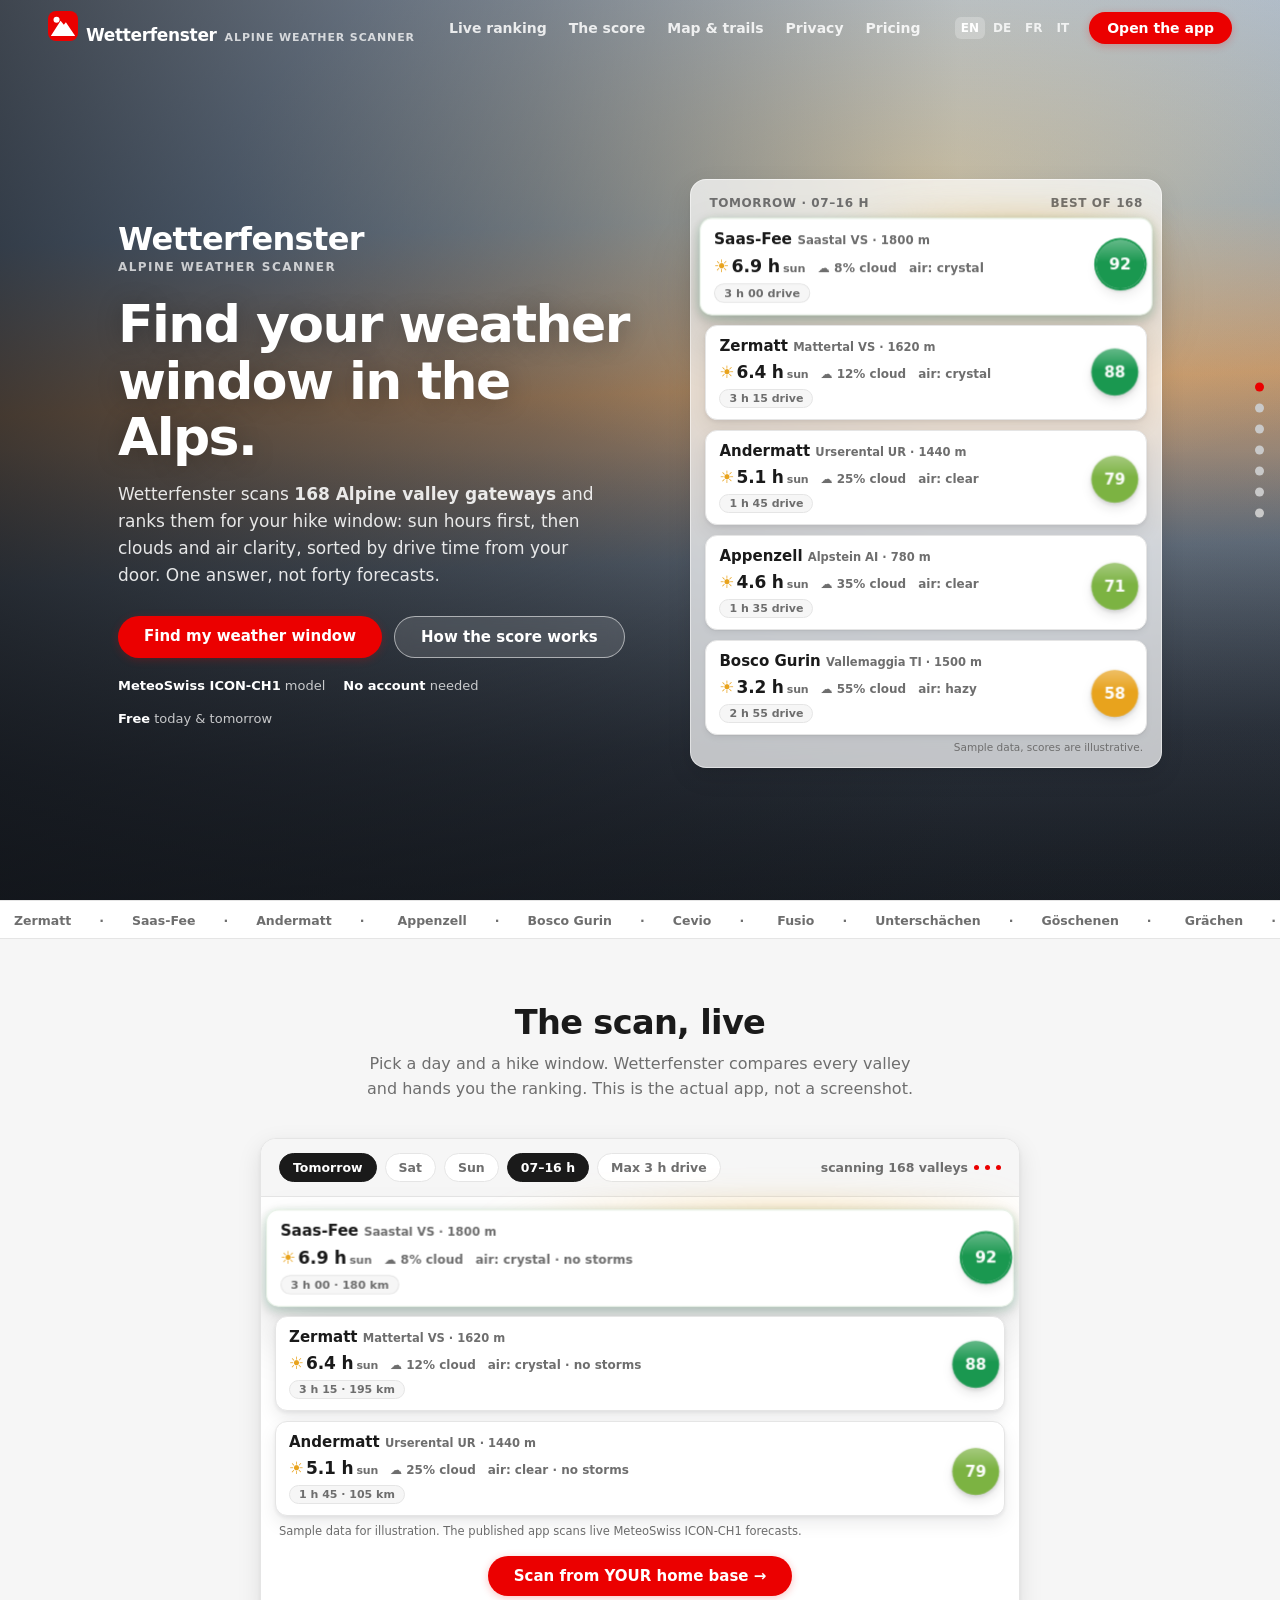
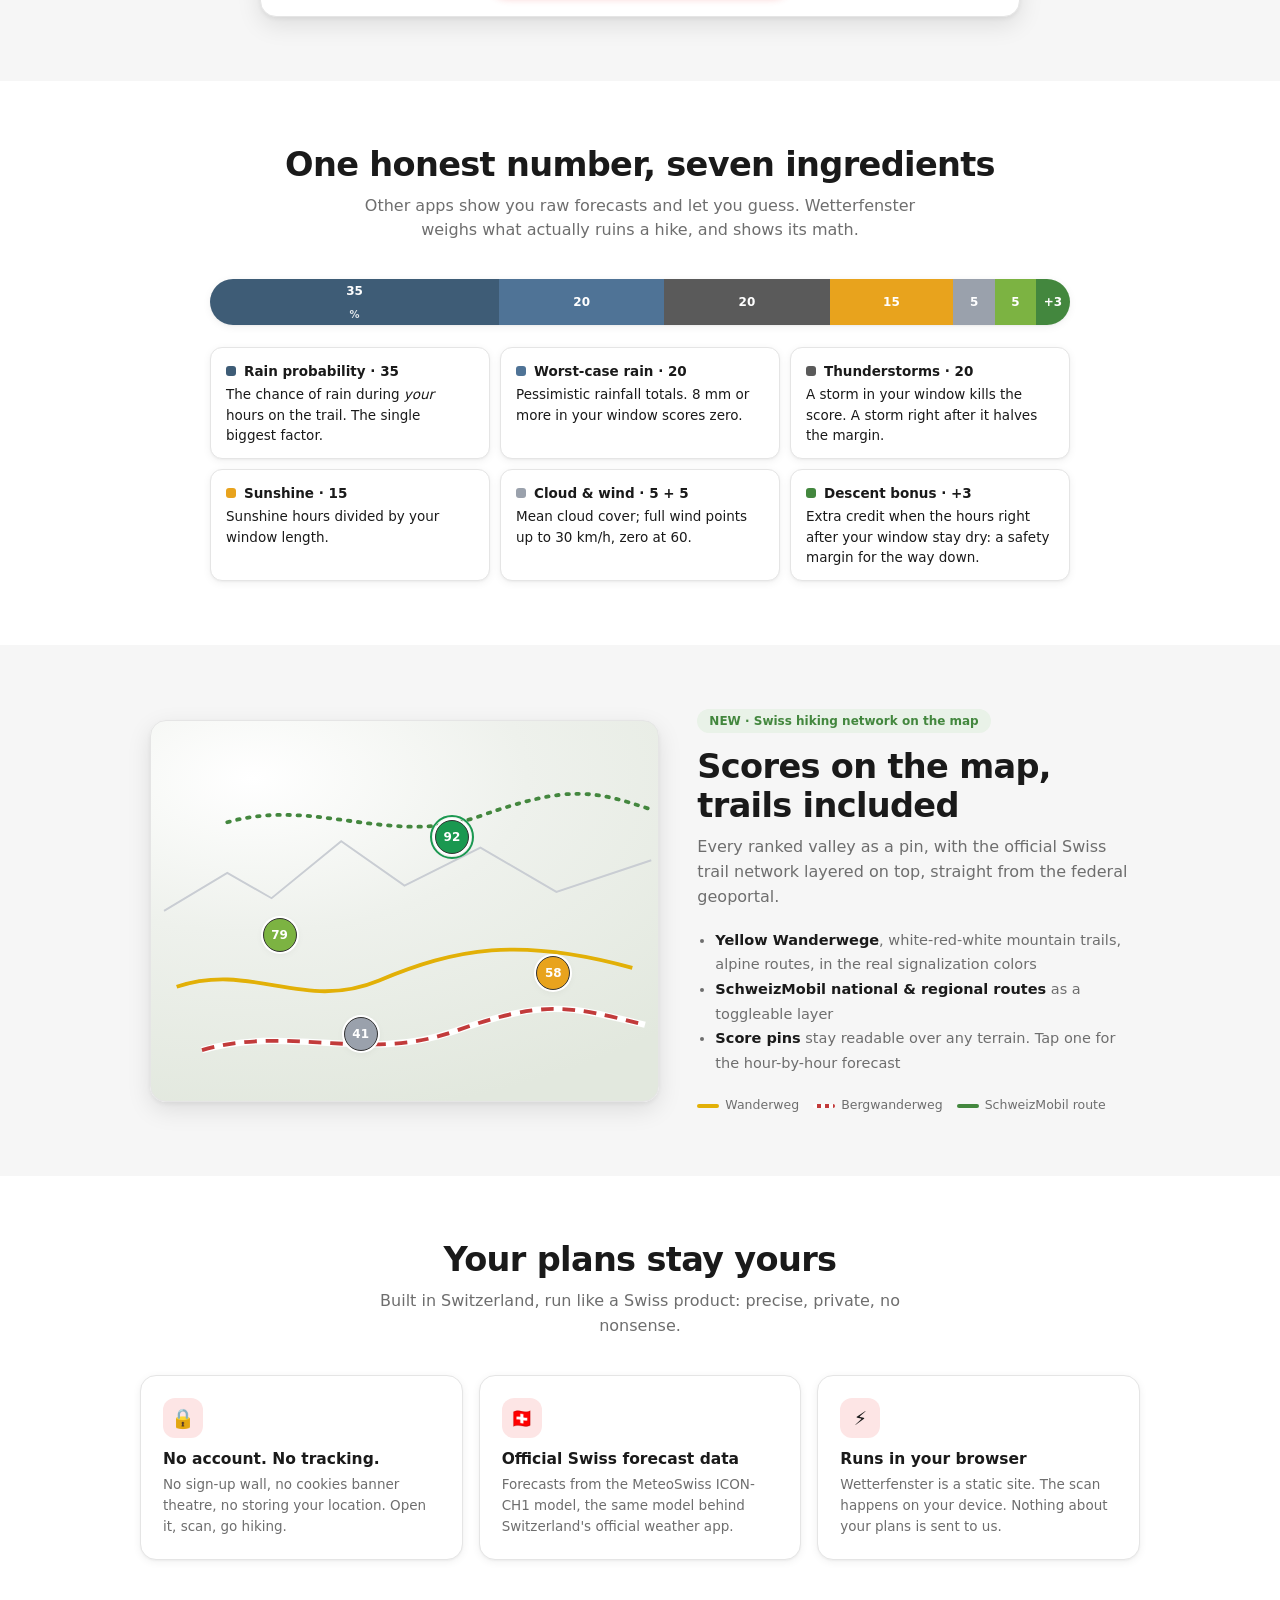
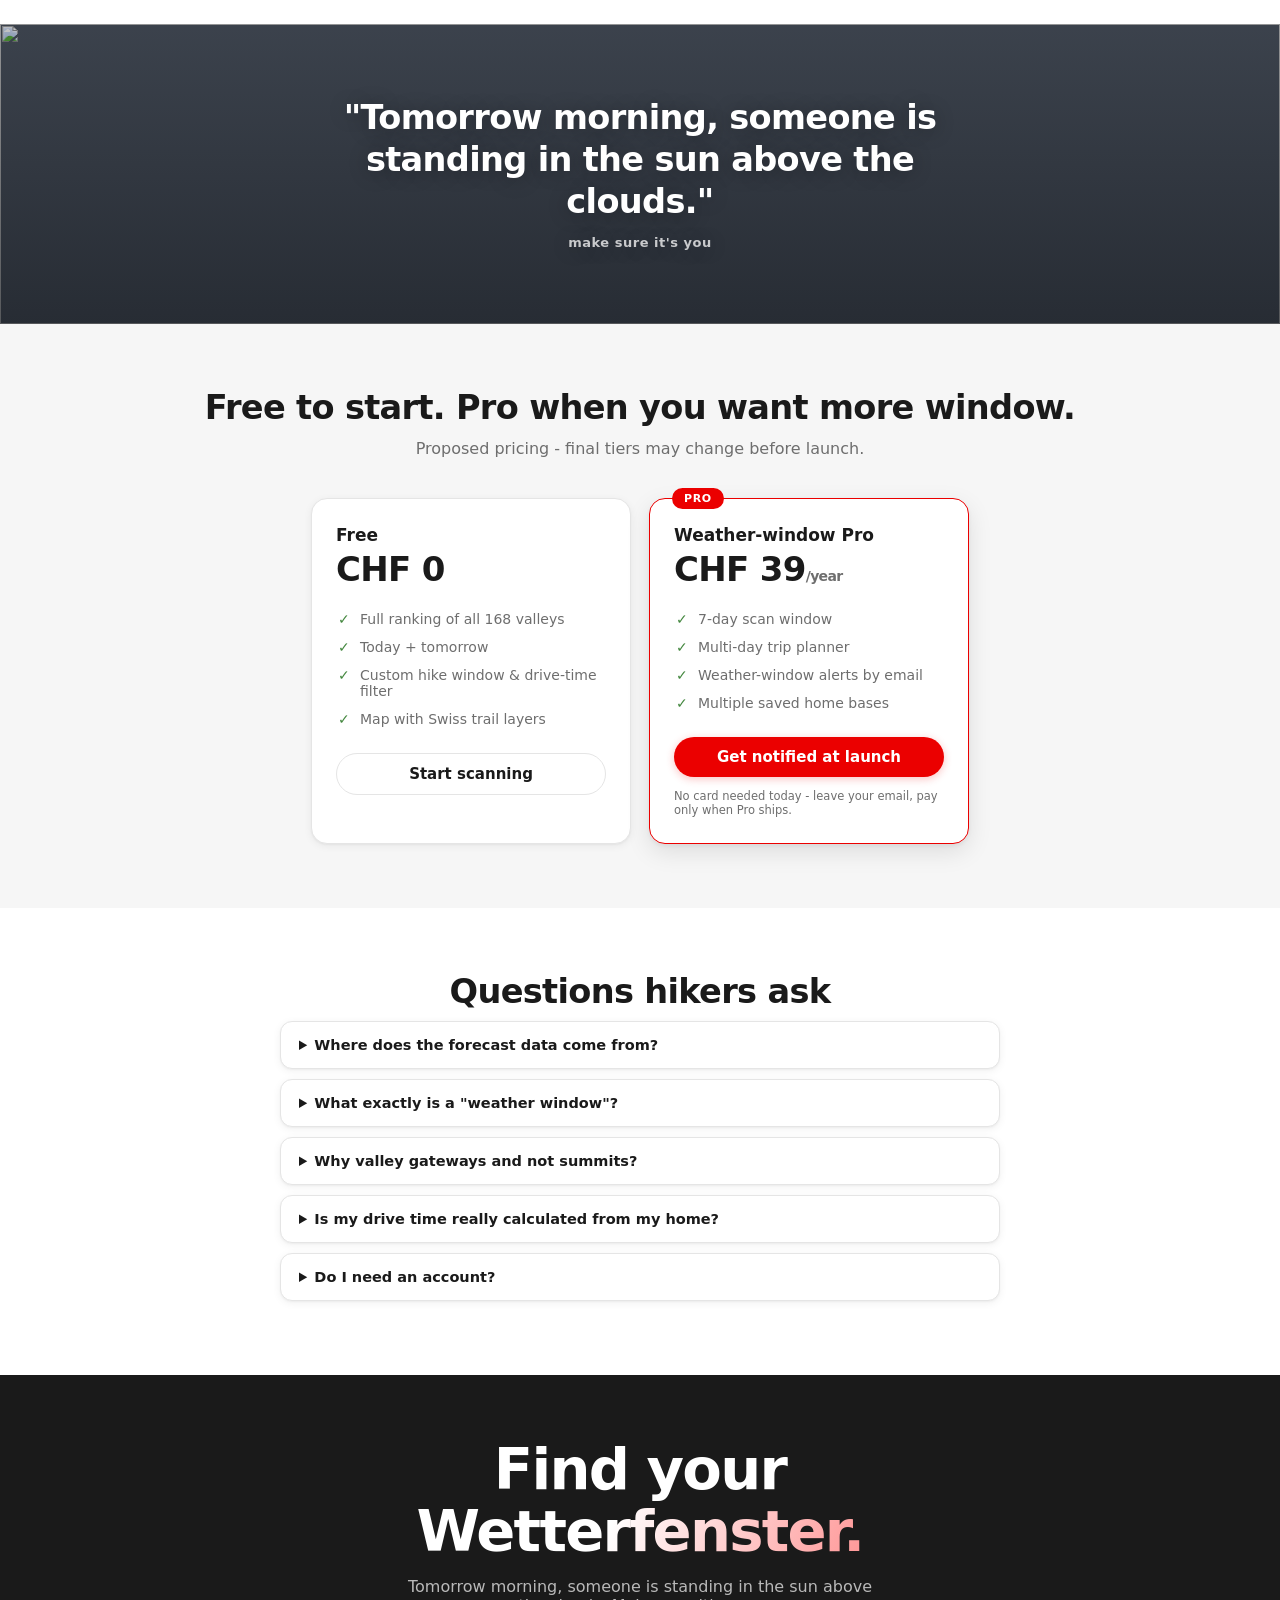
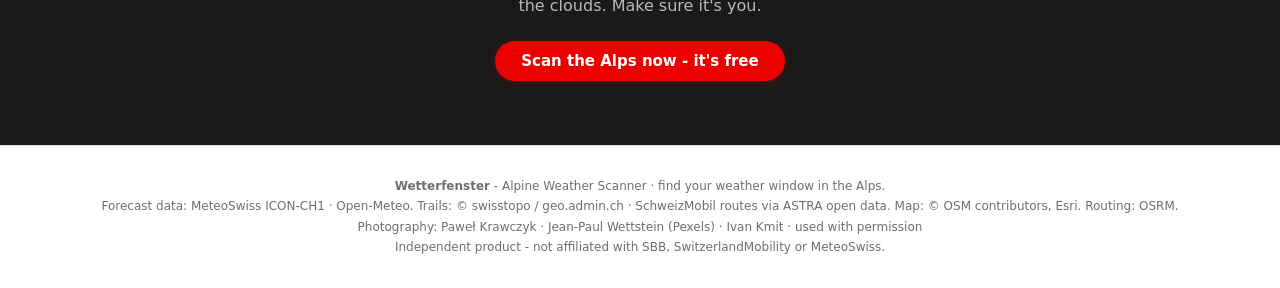
==== commit 43404102: "deploy: 5-photo hero (Kmit Stellisee + Lauterbrunnen with permission), punctuation cleanup" ====
--- a/index.html
+++ b/index.html
@@ -4,10 +4,10 @@
 <meta charset="utf-8">
 <meta name="viewport" content="width=device-width, initial-scale=1">
 <meta name="theme-color" content="#FFFFFF">
-<meta name="description" content="Wetterfenster scans 168 Alpine valley gateways and ranks the best alpine weather for your hike window — sun hours, cloudiness, air clarity — with drive time from your home base. Data: MeteoSwiss ICON-CH1.">
+<meta name="description" content="Wetterfenster scans 168 Alpine valley gateways and ranks the best alpine weather for your hike window: sun hours, cloudiness, air clarity - with drive time from your home base. Data: MeteoSwiss ICON-CH1.">
 <link rel="manifest" href="/wetterfenster/manifest.webmanifest">
 <link rel="icon" href="/wetterfenster/icon.svg" type="image/svg+xml">
-<title>Wetterfenster — Alpine Weather Scanner · find the best hiking weather in the Alps</title>
+<title>Wetterfenster · Alpine Weather Scanner · find the best hiking weather in the Alps</title>
 <script>
   // Native (Capacitor) build must boot straight into the app, not the landing.
   if (location.protocol === "capacitor:" ||
@@ -16,21 +16,21 @@
   }
 </script>
 <style>
-  /* ============ TOKENS — SBB / SchweizMobil direction (Paweł 2026-07-16) ============ */
+  /* ============ TOKENS - SBB / SchweizMobil direction (Paweł 2026-07-16) ============ */
   :root {
     --red: #EB0000; --red-dark: #C60018; --red-tint: #FDE5E5;   /* SBB Red / Red125 */
     --ink: #1A1A1A; --ink-2: #6E6E6E;
     --bg: #F6F6F6; --surface: #FFFFFF; --border: #E5E5E5;       /* SBB Milk / Cloud */
-    --wander-green: #43873E;      /* SchweizMobil Wanderland green — trail/map accent */
+    --wander-green: #43873E;      /* SchweizMobil Wanderland green - trail/map accent */
     --wander-tint: #E9F2E8;
-    /* Score scale — NO red (red = brand/CTA only): green → amber → grey */
+    /* Score scale - NO red (red = brand/CTA only): green → amber → grey */
     --s5: #1a9850; --s4: #7cb342; --s3: #E8A31D; --s2: #9AA1AC; --s1: #5A5A5A;
-    --dawn: #E8A31D;              /* dawn amber — sun icon + #1 glow warmth */
+    --dawn: #E8A31D;              /* dawn amber - sun icon + #1 glow warmth */
     --r-sm: 8px; --r-md: 12px; --r-lg: 16px; --r-pill: 999px;
     --shadow-1: 0 1px 2px rgba(0,0,0,.04), 0 2px 8px rgba(0,0,0,.06);
     --shadow-2: 0 2px 4px rgba(0,0,0,.05), 0 8px 24px rgba(0,0,0,.10);
     --glow-red: 0 2px 8px rgba(235,0,0,.24);
-    /* Brand glow on the #1 card — pro-3d spec's blue glow ADAPTED to the SBB
+    /* Brand glow on the #1 card - pro-3d spec's blue glow ADAPTED to the SBB
        palette: red would read as a storm warning next to green scores, so the
        "hero/selected" channel uses the top-score green instead. */
     --glow-top: 0 2px 10px rgba(26,152,80,.22);
@@ -86,7 +86,7 @@
   header.solid nav.top a { color: var(--ink-2); }
   nav.top a:hover { color: #fff; } header.solid nav.top a:hover { color: var(--ink); }
   .hdr-right { display: flex; align-items: center; gap: 14px; }
-  /* Lang switcher — UI stub, EN DE FR IT (no PL, locked). Non-functional for now. */
+  /* Lang switcher - UI stub, EN DE FR IT (no PL, locked). Non-functional for now. */
   .lang { display: flex; gap: 2px; font-size: 12px; font-weight: 700; color: rgba(255,255,255,.8); transition: color .25s; }
   header.solid .lang { color: var(--ink-2); }
   .lang button { all: unset; padding: 4px 6px; border-radius: 6px; cursor: pointer; color: inherit; }
@@ -105,7 +105,7 @@
   .btn-sm { padding: 8px 18px; font-size: 14px; }
   @media (max-width: 900px) { nav.top { display: none; } }
 
-  /* ============ 1 · COMBINED HERO — rotating photo backdrop + live 3D ranking ============ */
+  /* ============ 1 · COMBINED HERO - rotating photo backdrop + live 3D ranking ============ */
   .hero { position: relative; min-height: 100svh; display: flex; align-items: center; overflow: hidden;
     /* Base paint = same gradient as slide 1, so the first crossfade has no seam. */
     background:
@@ -113,36 +113,38 @@
       linear-gradient(178deg, #B8C9DE 0%, #8FA9C7 26%, #C99A6E 44%, #6E7B8A 62%, #3C4552 82%, #262D36 100%); }
   .hero-bg { position: absolute; inset: 0; }
   .hero-slide { position: absolute; inset: -4%;   /* bleed so the Ken Burns zoom never shows edges */
-    opacity: 0; animation: wf-hero-slide 21s ease-in-out infinite; }
+    opacity: 0; animation: wf-hero-slide 35s ease-in-out infinite; }
   .hero-slide:nth-child(1) { animation-delay: 0s; }
   .hero-slide:nth-child(2) { animation-delay: 7s; }
   .hero-slide:nth-child(3) { animation-delay: 14s; }
-  /* Gradient STAND-INS. Photo downloads are NOT approved yet — when they are,
+  .hero-slide:nth-child(4) { animation-delay: 21s; }
+  .hero-slide:nth-child(5) { animation-delay: 28s; }
+  /* Gradient STAND-INS. Photo downloads are NOT approved yet - when they are,
      each slide becomes <img src="/wetterfenster/img/hero-*.avif"> with object-fit: cover
      and these gradients stay as the paint-under. Candidates per
      design/hero-photo-candidates.md (recommended trio). */
-  .slide-dawn {      /* → replace with candidate #1: Sem Ramon — Matterhorn, clear blue sky (Unsplash 9Egp-pZyAIE) */
+  .slide-dawn {      /* → replace with candidate #1: Sem Ramon - Matterhorn, clear blue sky (Unsplash 9Egp-pZyAIE) */
     background:
       radial-gradient(90% 55% at 72% 20%, rgba(255,214,140,.55) 0%, rgba(255,214,140,0) 60%),
       linear-gradient(178deg, #B8C9DE 0%, #8FA9C7 26%, #C99A6E 44%, #6E7B8A 62%, #3C4552 82%, #262D36 100%); }
-  .slide-blue {      /* → replace with candidate #2: Chris Linnett — Matterhorn, bright blue sky (Unsplash L9kx2A3XhC0) */
+  .slide-blue {      /* → replace with candidate #2: Chris Linnett - Matterhorn, bright blue sky (Unsplash L9kx2A3XhC0) */
     background:
       radial-gradient(70% 45% at 30% 15%, rgba(255,255,255,.35) 0%, rgba(255,255,255,0) 65%),
       linear-gradient(180deg, #4A7BB5 0%, #6E9CCB 30%, #9FBEDA 52%, #6B7B8D 74%, #2E3844 100%); }
-  .slide-glow {      /* → replace with candidate #6: Sven — Eiger/Jungfrau, clear blue sky (Unsplash GpO8heT3Vl8) */
+  .slide-glow {      /* → replace with candidate #6: Sven - Eiger/Jungfrau, clear blue sky (Unsplash GpO8heT3Vl8) */
     background:
       radial-gradient(80% 50% at 60% 28%, rgba(255,140,90,.5) 0%, rgba(255,140,90,0) 62%),
       linear-gradient(175deg, #6D5B7E 0%, #9A6B7B 28%, #D08A6A 48%, #55495A 72%, #211E2A 100%); }
   .hero-slide picture, .hero-slide img { position: absolute; inset: 0; width: 100%; height: 100%; }
   .hero-slide img { object-fit: cover; object-position: 50% 32%; /* portrait originals: keep peaks + sun in the wide crop */ }
-  @keyframes wf-hero-slide {   /* crossfade every ~7s + subtle Ken Burns zoom */
+  @keyframes wf-hero-slide {   /* 5 slides x 7s over a 35s cycle + subtle Ken Burns zoom */
     0%      { opacity: 0; transform: scale(1); }
-    5%      { opacity: 1; }
-    33.33%  { opacity: 1; transform: scale(1.06); }
-    41%     { opacity: 0; transform: scale(1.07); }
+    4%      { opacity: 1; }
+    20%     { opacity: 1; transform: scale(1.06); }
+    26%     { opacity: 0; transform: scale(1.07); }
     100%    { opacity: 0; transform: scale(1); }
   }
-  .hero-scrim { /* double scrim, design-spec §4.1 — text stays legible over ANY slide/photo */
+  .hero-scrim { /* double scrim, design-spec §4.1 - text stays legible over ANY slide/photo */
     position: absolute; inset: 0; pointer-events: none;
     background:
       linear-gradient(90deg, rgba(16,19,24,.72) 0%, rgba(16,19,24,.38) 42%, rgba(16,19,24,.05) 75%),
@@ -182,7 +184,7 @@
     transition: transform var(--dur-tilt) var(--ease), box-shadow var(--dur-tilt) var(--ease);
     transform: translateZ(0); }
   .wcard[data-rank="2"], .wcard[data-rank="3"] { box-shadow: var(--elev-2); }  /* podium band */
-  /* #1 — the summit: higher rest elevation + green "best weather" glow + forward Z */
+  /* #1 - the summit: higher rest elevation + green "best weather" glow + forward Z */
   .wcard--top { box-shadow: var(--elev-4), var(--glow-top);
     transform: translateZ(10px) scale(1.015); border-color: var(--wander-tint); }
   @media (hover: hover) and (pointer: fine) {
@@ -207,7 +209,7 @@
     content: ""; position: absolute; inset: 0; border-radius: inherit;
     box-shadow: 0 0 0 2px var(--s5);
     animation: wf-pin-pulse 3.6s var(--ease) 1.2s infinite; }
-  .wcard--top::after {   /* alp-glow-breathe — dawn-amber warmth BEHIND the #1 card */
+  .wcard--top::after {   /* alp-glow-breathe - dawn-amber warmth BEHIND the #1 card */
     content: ""; position: absolute; inset: -14px; z-index: -1;
     border-radius: calc(var(--r-md) + 10px); transform: translateZ(-40px);
     background: radial-gradient(60% 60% at 70% 30%, rgba(232,163,29,.45), transparent 70%);
@@ -256,7 +258,7 @@
   .scan i { width: 5px; height: 5px; border-radius: 50%; background: var(--red); display: inline-block;
     animation: wf-dots 1.4s ease-in-out infinite; }
   .scan i:nth-child(2) { animation-delay: .2s; } .scan i:nth-child(3) { animation-delay: .4s; }
-  .demo-rows { padding: 14px 14px 8px; }        /* .ranking lives inside — same 3D deck */
+  .demo-rows { padding: 14px 14px 8px; }        /* .ranking lives inside - same 3D deck */
   .demo-note { font-size: 11.5px; color: var(--ink-2); padding: 0 18px 12px; }
   .demo-cta { display: flex; justify-content: center; padding: 6px 18px 20px; }
 
@@ -306,7 +308,7 @@
   .trust-card h3 { margin: 0 0 6px; font-size: 15.5px; }
   .trust-card p { margin: 0; color: var(--ink-2); font-size: 13.5px; line-height: 1.55; }
 
-  /* photo band between trust and pricing — Paweł's Rosenlaui-peak shot (IMG_6576) */
+  /* photo band between trust and pricing - Paweł's Rosenlaui-peak shot (IMG_6576) */
   .photo-band { position: relative; min-height: 300px; display: grid; place-items: center; overflow: hidden;
     background: #4A525E; /* paint-under while the image loads */ }
   .photo-band > picture, .photo-band > picture img { position: absolute; inset: 0; width: 100%; height: 100%; }
@@ -379,7 +381,7 @@
   @keyframes wf-dot-idle { 0%,100% { transform: scale(1); } 50% { transform: scale(1.25); } }
   @keyframes wf-dot-active { 0%,100% { transform: scale(1); } 50% { transform: scale(1.4); } }
 
-  /* ============ REDUCED MOTION — full fallback ============ */
+  /* ============ REDUCED MOTION - full fallback ============ */
   @media (prefers-reduced-motion: reduce) {
     *, *::before, *::after { animation-duration: .01ms !important; animation-iteration-count: 1 !important;
       transition-duration: .01ms !important; scroll-behavior: auto !important; }
@@ -423,7 +425,7 @@
     <a href="#trust">Privacy</a><a href="#pricing">Pricing</a>
   </nav>
   <div class="hdr-right">
-    <!-- Lang switcher stub — EN DE FR IT (no PL, locked 2026-07-16). Wiring comes with the i18n pass. -->
+    <!-- Lang switcher stub - EN DE FR IT (no PL, locked 2026-07-16). Wiring comes with the i18n pass. -->
     <div class="lang" role="group" aria-label="Language">
       <button type="button" class="on" lang="en">EN</button><button type="button" lang="de">DE</button><button type="button" lang="fr">FR</button><button type="button" lang="it">IT</button>
     </div>
@@ -436,11 +438,11 @@
   <a href="#trust"></a><a href="#pricing"></a><a href="#faq"></a>
 </nav>
 
-<!-- ============ 1 · COMBINED HERO — rotating photo backdrop + live 3D ranking ============ -->
+<!-- ============ 1 · COMBINED HERO - rotating photo backdrop + live 3D ranking ============ -->
 <div class="hero" id="top">
   <div class="hero-bg" aria-hidden="true">
     <!-- Slide 1 · Paweł's photo: alpine pass switchbacks, golden larches, misty peaks
-         (IMG_7253 — the "drive to the best weather" story). Gradient stays as paint-under. -->
+         (IMG_7253 - the "drive to the best weather" story). Gradient stays as paint-under. -->
     <div class="hero-slide slide-dawn">
       <picture>
         <source type="image/avif" srcset="/wetterfenster/img/hero-pass-road-800.avif 800w, /wetterfenster/img/hero-pass-road-1600.avif 1600w" sizes="100vw">
@@ -456,7 +458,7 @@
              sizes="100vw" alt="" loading="lazy" decoding="async">
       </picture>
     </div>
-    <!-- Slide 3 · Matterhorn mirrored in an alpine lake — Jean-Paul Wettstein / Pexels
+    <!-- Slide 3 · Matterhorn mirrored in an alpine lake - Jean-Paul Wettstein / Pexels
          (free license, verified; swapped in for the low-res wallpaper file 2026-07-17). -->
     <div class="hero-slide slide-glow">
       <picture>
@@ -465,6 +467,23 @@
              sizes="100vw" alt="" loading="lazy" decoding="async">
       </picture>
     </div>
+    <!-- Slide 4 · Stellisee sunset by Ivan Kmit (photographer's permission confirmed by
+         Paweł 2026-07-17). Source is 900px: acceptable under scrim + Ken Burns motion. -->
+    <div class="hero-slide slide-glow">
+      <picture>
+        <source type="image/avif" srcset="/wetterfenster/img/hero-stellisee-kmit-800.avif">
+        <img src="/wetterfenster/img/hero-stellisee-kmit-800.jpg" alt="" loading="lazy" decoding="async">
+      </picture>
+    </div>
+    <!-- Slide 5 · Lauterbrunnen valley (photographer's permission confirmed by Paweł
+         2026-07-17; photographer's name still needed for the credit line). -->
+    <div class="hero-slide slide-dawn">
+      <picture>
+        <source type="image/avif" srcset="/wetterfenster/img/band-lauterbrunnen-800.avif 800w, /wetterfenster/img/band-lauterbrunnen-1600.avif 1600w" sizes="100vw">
+        <img src="/wetterfenster/img/band-lauterbrunnen-1600.jpg" srcset="/wetterfenster/img/band-lauterbrunnen-800.jpg 800w, /wetterfenster/img/band-lauterbrunnen-1600.jpg 1600w"
+             sizes="100vw" alt="" loading="lazy" decoding="async">
+      </picture>
+    </div>
   </div>
   <div class="hero-scrim"></div>
 
@@ -474,7 +493,7 @@
       <p class="wordmark-sub">Alpine Weather Scanner</p>
       <h1>Find your weather window in the Alps.</h1>
       <p class="lead">Wetterfenster scans <b>168 Alpine valley gateways</b> and ranks them for your
-        hike window — sun hours first, then clouds and air clarity — sorted by drive time from your door.
+        hike window: sun hours first, then clouds and air clarity, sorted by drive time from your door.
         One answer, not forty forecasts.</p>
       <div class="cta">
         <a class="btn btn-red" href="/wetterfenster/app.html">Find my weather window</a>
@@ -551,7 +570,7 @@
           </div>
         </article>
       </div>
-      <div class="gc-note">Sample data — scores are illustrative.</div>
+      <div class="gc-note">Sample data, scores are illustrative.</div>
     </div>
   </div>
 </div>
@@ -575,7 +594,7 @@
 <section id="demo" class="alt">
   <h2 class="reveal">The scan, live</h2>
   <p class="sub reveal">Pick a day and a hike window. Wetterfenster compares every valley and hands you
-    the ranking — this is the actual app, not a screenshot.</p>
+    the ranking. This is the actual app, not a screenshot.</p>
   <div class="demo-box reveal">
     <div class="demo-head">
       <div class="chips">
@@ -633,19 +652,19 @@
 <section id="score">
   <h2 class="reveal">One honest number, seven ingredients</h2>
   <p class="sub reveal">Other apps show you raw forecasts and let you guess. Wetterfenster weighs what
-    actually ruins a hike — and shows its math.</p>
+    actually ruins a hike, and shows its math.</p>
   <div class="bar reveal" aria-label="Score components">
-    <div class="seg" style="flex:35;background:#3E5C76" title="Rain probability — 35%">35<small>%</small></div>
-    <div class="seg" style="flex:20;background:#4F7396" title="Worst-case rain amount — 20%">20</div>
-    <div class="seg" style="flex:20;background:#5A5A5A" title="Thunderstorms — 20%">20</div>
-    <div class="seg" style="flex:15;background:#E8A31D" title="Sunshine — 15%">15</div>
-    <div class="seg" style="flex:5;background:#9AA1AC" title="Cloud cover — 5%">5</div>
-    <div class="seg" style="flex:5;background:#7cb342" title="Wind — 5%">5</div>
-    <div class="seg" style="flex:3;background:var(--wander-green)" title="Safe-descent bonus — +3">+3</div>
+    <div class="seg" style="flex:35;background:#3E5C76" title="Rain probability: 35%">35<small>%</small></div>
+    <div class="seg" style="flex:20;background:#4F7396" title="Worst-case rain amount: 20%">20</div>
+    <div class="seg" style="flex:20;background:#5A5A5A" title="Thunderstorms: 20%">20</div>
+    <div class="seg" style="flex:15;background:#E8A31D" title="Sunshine: 15%">15</div>
+    <div class="seg" style="flex:5;background:#9AA1AC" title="Cloud cover: 5%">5</div>
+    <div class="seg" style="flex:5;background:#7cb342" title="Wind: 5%">5</div>
+    <div class="seg" style="flex:3;background:var(--wander-green)" title="Safe-descent bonus: +3">+3</div>
   </div>
   <div class="legend reveal">
     <div class="lg"><b><i class="dot" style="background:#3E5C76"></i>Rain probability · 35</b>
-      The chance of rain during <em>your</em> hours on the trail — the single biggest factor.</div>
+      The chance of rain during <em>your</em> hours on the trail. The single biggest factor.</div>
     <div class="lg"><b><i class="dot" style="background:#4F7396"></i>Worst-case rain · 20</b>
       Pessimistic rainfall totals. 8 mm or more in your window scores zero.</div>
     <div class="lg"><b><i class="dot" style="background:#5A5A5A"></i>Thunderstorms · 20</b>
@@ -655,7 +674,7 @@
     <div class="lg"><b><i class="dot" style="background:#9AA1AC"></i>Cloud &amp; wind · 5 + 5</b>
       Mean cloud cover; full wind points up to 30 km/h, zero at 60.</div>
     <div class="lg"><b><i class="dot" style="background:var(--wander-green)"></i>Descent bonus · +3</b>
-      Extra credit when the hours right after your window stay dry — a safety margin for the way down.</div>
+      Extra credit when the hours right after your window stay dry: a safety margin for the way down.</div>
   </div>
 </section>
 
@@ -679,12 +698,12 @@
     <div class="map-copy">
       <span class="green-chip reveal">NEW · Swiss hiking network on the map</span>
       <h2 class="reveal">Scores on the map, trails included</h2>
-      <p class="sub reveal">Every ranked valley as a pin — with the official Swiss trail
+      <p class="sub reveal">Every ranked valley as a pin, with the official Swiss trail
         network layered on top, straight from the federal geoportal.</p>
       <ul class="reveal">
-        <li><b>Yellow Wanderwege</b>, white-red-white mountain trails, alpine routes — the real signalization colors</li>
+        <li><b>Yellow Wanderwege</b>, white-red-white mountain trails, alpine routes, in the real signalization colors</li>
         <li><b>SchweizMobil national &amp; regional routes</b> as a toggleable layer</li>
-        <li><b>Score pins</b> stay readable over any terrain — tap one for the hour-by-hour forecast</li>
+        <li><b>Score pins</b> stay readable over any terrain. Tap one for the hour-by-hour forecast</li>
       </ul>
       <div class="trail-key reveal">
         <span><i style="background:#E2B007"></i>Wanderweg</span>
@@ -703,13 +722,13 @@
     <div class="trust-card reveal"><div class="ico">🔒</div><h3>No account. No tracking.</h3>
       <p>No sign-up wall, no cookies banner theatre, no storing your location. Open it, scan, go hiking.</p></div>
     <div class="trust-card reveal"><div class="ico">🇨🇭</div><h3>Official Swiss forecast data</h3>
-      <p>Forecasts from the MeteoSwiss ICON-CH1 model — the same model behind Switzerland's official weather app.</p></div>
+      <p>Forecasts from the MeteoSwiss ICON-CH1 model, the same model behind Switzerland's official weather app.</p></div>
     <div class="trust-card reveal"><div class="ico">⚡</div><h3>Runs in your browser</h3>
-      <p>Wetterfenster is a static site. The scan happens on your device — nothing about your plans is sent to us.</p></div>
+      <p>Wetterfenster is a static site. The scan happens on your device. Nothing about your plans is sent to us.</p></div>
   </div>
 </section>
 
-<!-- photo band — Paweł's photo: peak above the glacial river (IMG_6576) -->
+<!-- photo band - Paweł's photo: peak above the glacial river (IMG_6576) -->
 <div class="photo-band">
   <picture aria-hidden="true">
     <source type="image/avif" srcset="/wetterfenster/img/band-rosenlaui-peak-800.avif 800w, /wetterfenster/img/band-rosenlaui-peak-1600.avif 1600w" sizes="100vw">
@@ -717,13 +736,13 @@
          sizes="100vw" alt="" loading="lazy" decoding="async">
   </picture>
   <blockquote class="reveal">"Tomorrow morning, someone is standing in the sun above the clouds."
-    <small>— make sure it's you</small></blockquote>
+    <small>make sure it's you</small></blockquote>
 </div>
 
 <!-- ============ 6 · PRICING ============ -->
 <section id="pricing" class="alt">
   <h2 class="reveal">Free to start. Pro when you want more window.</h2>
-  <p class="sub reveal">Proposed pricing — final tiers may change before launch.</p>
+  <p class="sub reveal">Proposed pricing - final tiers may change before launch.</p>
   <div class="price-grid">
     <div class="price reveal">
       <h3>Free</h3>
@@ -747,7 +766,7 @@
         <li>Multiple saved home bases</li>
       </ul>
       <a class="btn btn-red" href="/wetterfenster/app.html" style="width:100%">Get notified at launch</a>
-      <div class="foot">No card needed today — leave your email, pay only when Pro ships.</div>
+      <div class="foot">No card needed today - leave your email, pay only when Pro ships.</div>
     </div>
   </div>
 </section>
@@ -757,16 +776,16 @@
   <h2 class="reveal">Questions hikers ask</h2>
   <div class="faq reveal">
     <details><summary>Where does the forecast data come from?</summary>
-      <p>From the MeteoSwiss ICON-CH1 model — for Swiss locations via the official MeteoSwiss sources, for
+      <p>From the MeteoSwiss ICON-CH1 model - for Swiss locations via the official MeteoSwiss sources, for
       border areas via Open-Meteo running the same model. It's the highest-resolution forecast available for the Alps.</p></details>
     <details><summary>What exactly is a "weather window"?</summary>
       <p>The mountaineering term for the stretch of hours good enough to be out on the mountain. You tell
       Wetterfenster your hours (say 07–16); it finds the valleys where those hours are sunny, dry and storm-free.</p></details>
     <details><summary>Why valley gateways and not summits?</summary>
-      <p>Each of the 168 locations is the village where a hiking valley starts — where you park. Forecasts
+      <p>Each of the 168 locations is the village where a hiking valley starts - where you park. Forecasts
       are most reliable there, and every trailhead above it shares that valley's weather character.</p></details>
     <details><summary>Is my drive time really calculated from my home?</summary>
-      <p>Yes — set your home base once (or use geolocation) and every ranking is sorted with real driving
+      <p>Yes - set your home base once (or use geolocation) and every ranking is sorted with real driving
       estimates from your door. That's the point: the best weather you can actually reach.</p></details>
     <details><summary>Do I need an account?</summary>
       <p>No. The free ranking works without any sign-up. An optional account later unlocks Pro features
@@ -778,16 +797,16 @@
 <section class="banner">
   <h2 class="reveal">Find your <em>Wetterfenster.</em></h2>
   <p class="reveal">Tomorrow morning, someone is standing in the sun above the clouds. Make sure it's you.</p>
-  <a class="btn btn-red reveal" href="/wetterfenster/app.html">Scan the Alps now — it's free</a>
+  <a class="btn btn-red reveal" href="/wetterfenster/app.html">Scan the Alps now - it's free</a>
 </section>
 
 <!-- ============ 9 · FOOTER ============ -->
 <footer>
-  <b>Wetterfenster</b> — Alpine Weather Scanner · find your weather window in the Alps.<br>
+  <b>Wetterfenster</b> - Alpine Weather Scanner · find your weather window in the Alps.<br>
   Forecast data: MeteoSwiss ICON-CH1 · Open-Meteo. Trails: © swisstopo / geo.admin.ch ·
   SchweizMobil routes via ASTRA open data. Map: © OSM contributors, Esri. Routing: OSRM.<br>
-  Photography: Paweł Krawczyk · Matterhorn photo by Jean-Paul Wettstein (Pexels)<br>
-  Independent product — not affiliated with SBB, SwitzerlandMobility or MeteoSwiss.
+  Photography: Paweł Krawczyk · Jean-Paul Wettstein (Pexels) · Ivan Kmit · used with permission<br>
+  Independent product - not affiliated with SBB, SwitzerlandMobility or MeteoSwiss.
 </footer>
 
 <script>
@@ -807,7 +826,7 @@
   }, { threshold: .18 });
   document.querySelectorAll('.reveal').forEach(function (el) { io.observe(el); });
 
-  // Score count-up (pro-3d §3.2 — settles on the real data-score value)
+  // Score count-up (pro-3d §3.2 - settles on the real data-score value)
   function startCountUps(scope) {
     scope.querySelectorAll('.wcard__pill[data-score]').forEach(function (pill) {
       var target = +pill.dataset.score || 0;
@@ -823,7 +842,7 @@
     });
   }
 
-  // 3D deck entrance — one observer per ranking container (pro-3d §3.1)
+  // 3D deck entrance - one observer per ranking container (pro-3d §3.1)
   document.querySelectorAll('.ranking').forEach(function (deck) {
     if (noMotion || !('IntersectionObserver' in window)) {
       deck.classList.add('in');
@@ -841,7 +860,7 @@
     dio.observe(deck);
   });
 
-  // Pointer-driven tilt, bounded to --tilt-max (pro-3d §1.4) — desktop fine pointers only
+  // Pointer-driven tilt, bounded to --tilt-max (pro-3d §1.4) - desktop fine pointers only
   (function () {
     var fine = matchMedia('(hover: hover) and (pointer: fine)').matches;
     if (!fine || noMotion) return;
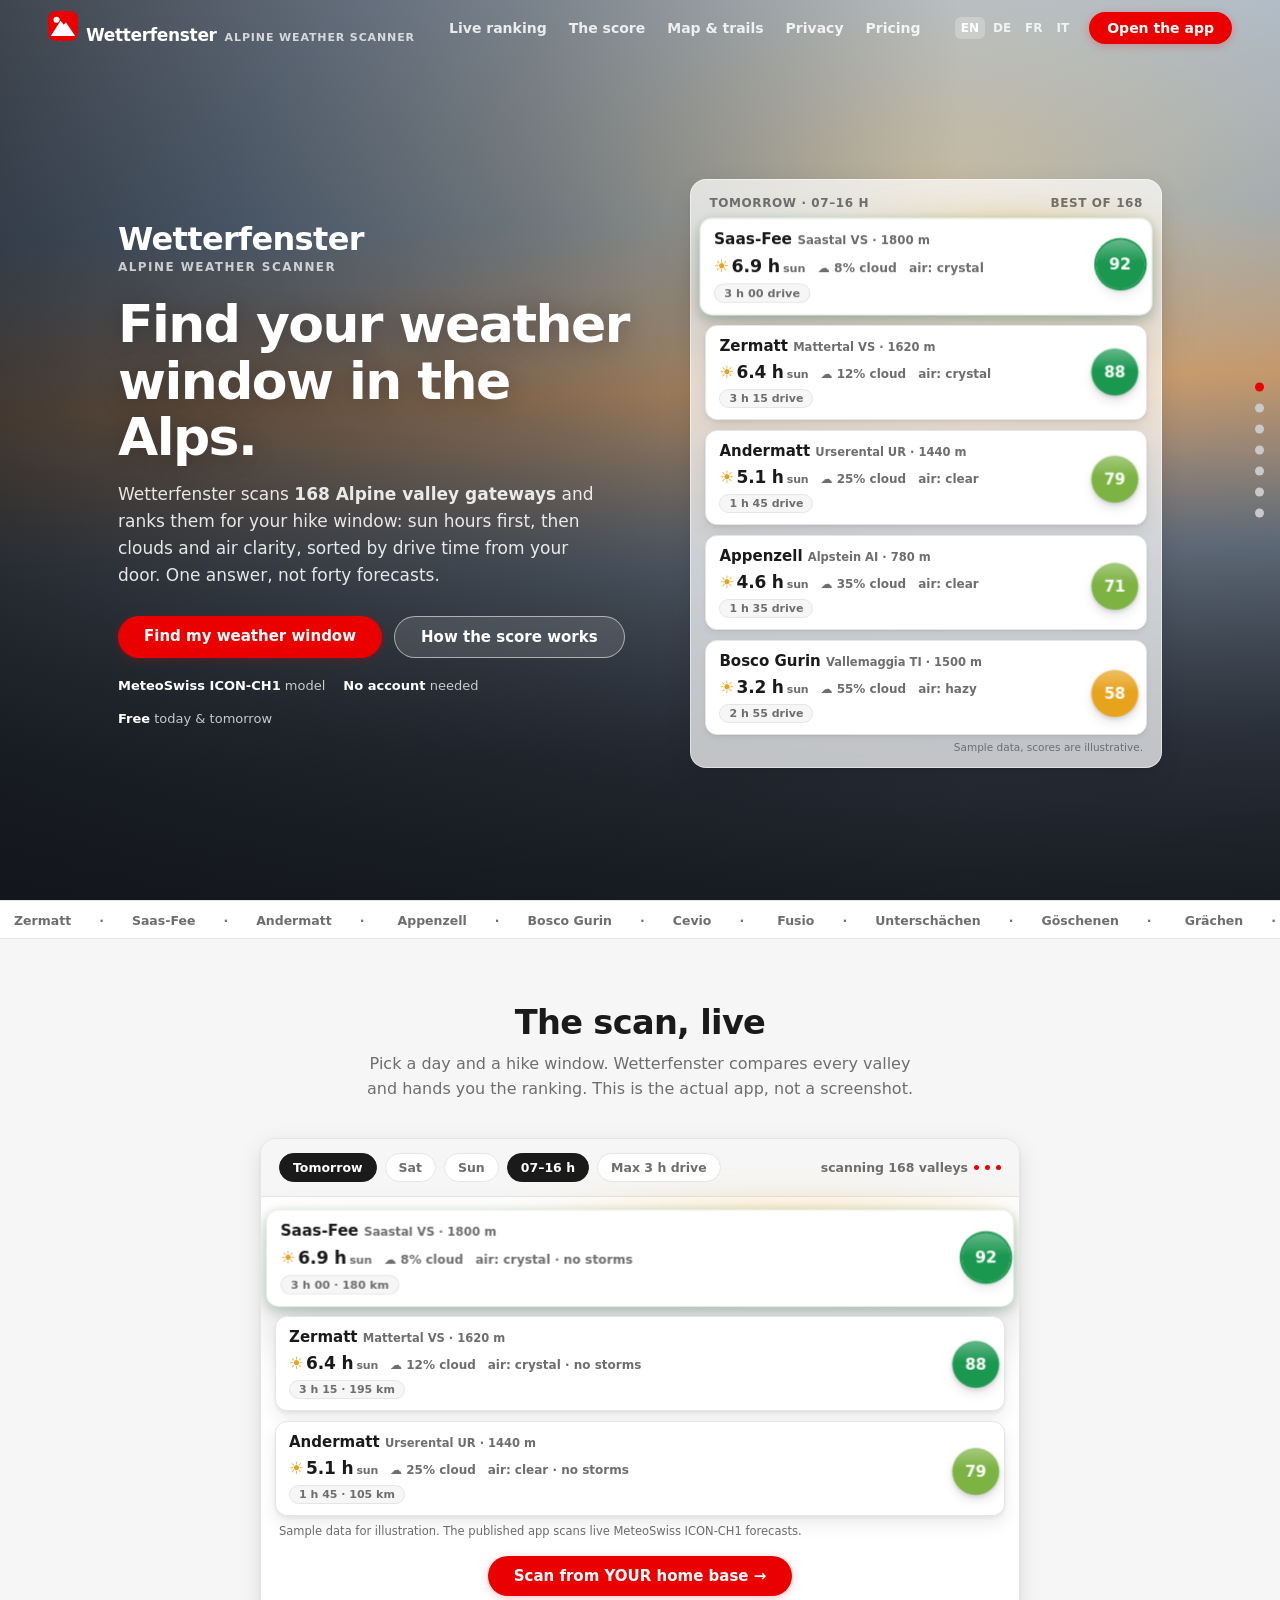
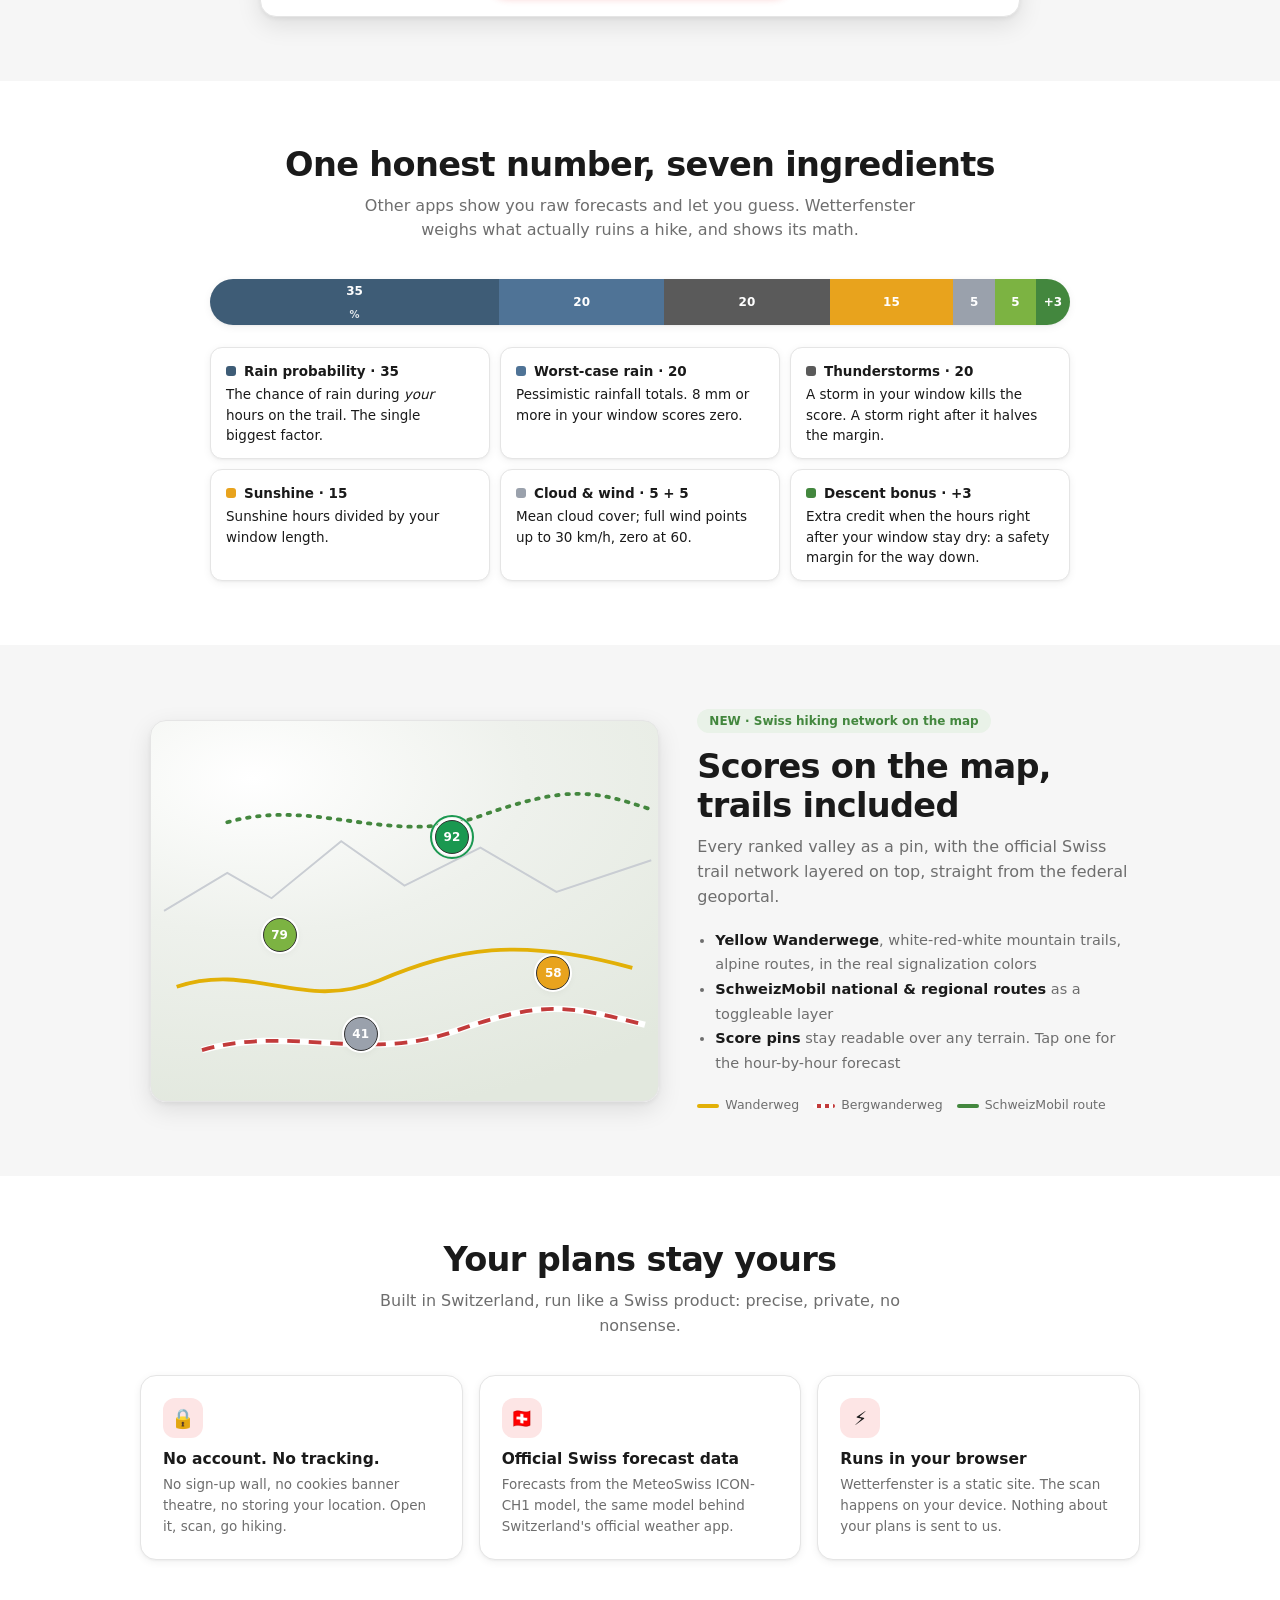
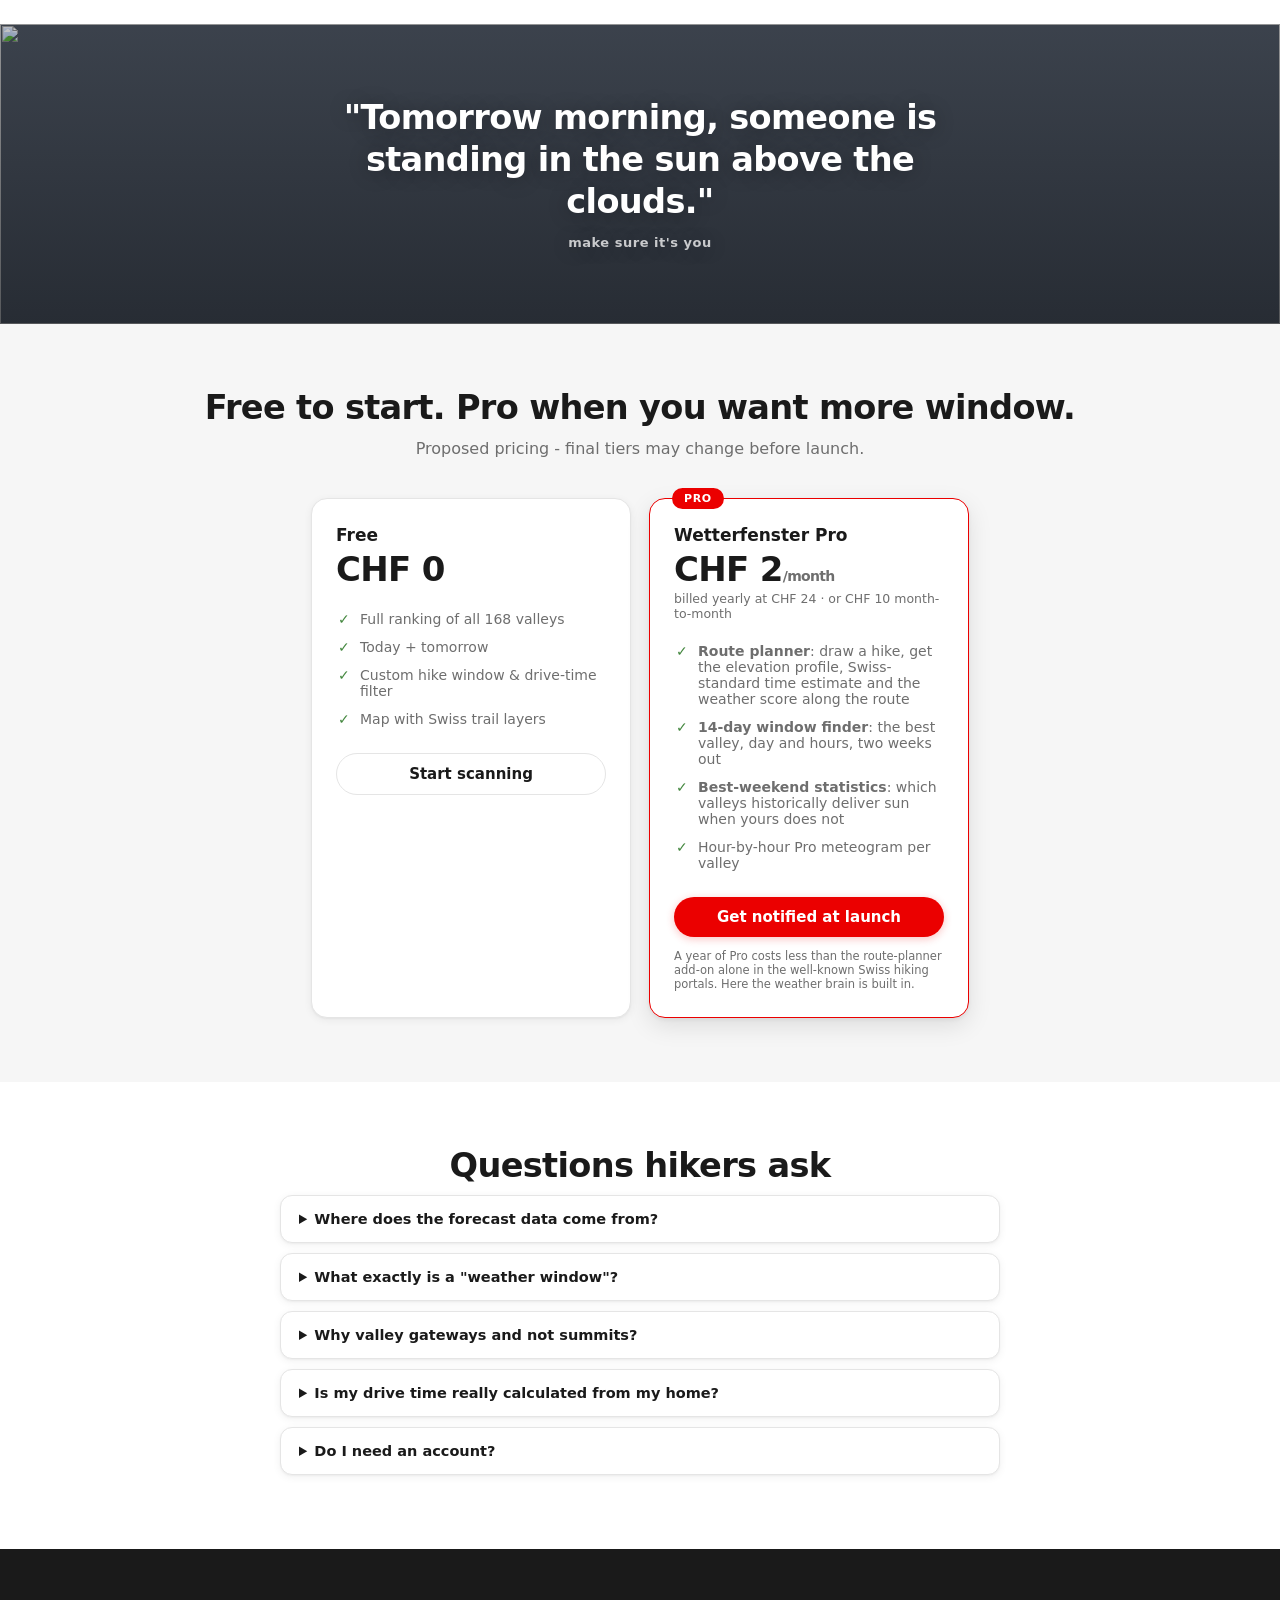
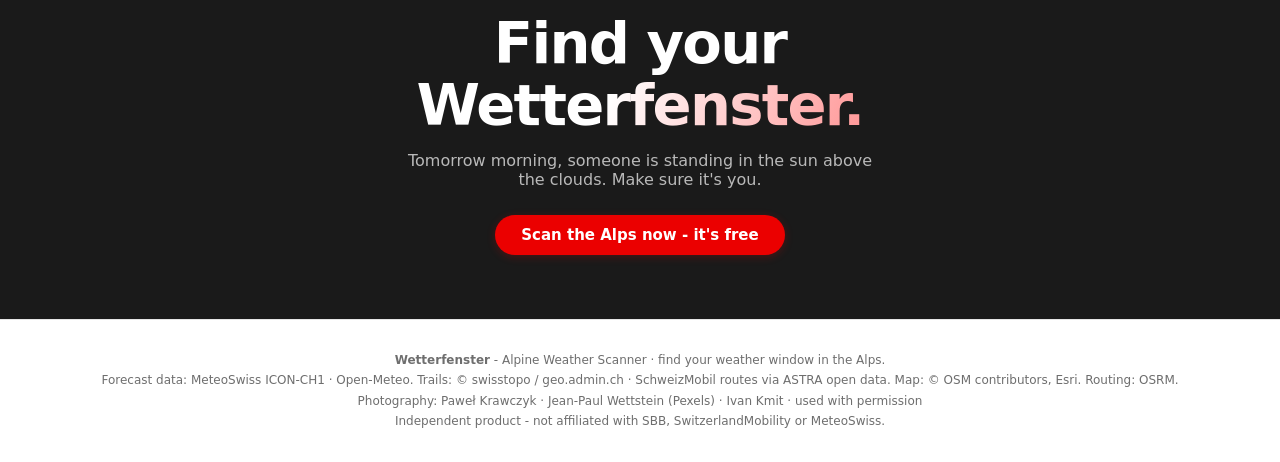
==== commit c08cc472: "deploy: app i18n EN/DE/FR/IT (no Polish), Pro pricing CHF 24/yr + 10/mo anchor" ====
--- a/index.html
+++ b/index.html
@@ -757,16 +757,19 @@
     </div>
     <div class="price pro reveal">
       <span class="tag">PRO</span>
-      <h3>Weather-window Pro</h3>
-      <div class="amount">CHF 39<small>/year</small></div>
+      <h3>Wetterfenster Pro</h3>
+      <div class="amount">CHF 2<small>/month</small></div>
+      <div style="font-size:12.5px;color:var(--ink-2);margin-top:2px">
+        billed yearly at CHF 24 · or CHF 10 month-to-month</div>
       <ul>
-        <li>7-day scan window</li>
-        <li>Multi-day trip planner</li>
-        <li>Weather-window alerts by email</li>
-        <li>Multiple saved home bases</li>
+        <li><b>Route planner</b>: draw a hike, get the elevation profile, Swiss-standard time estimate and the weather score along the route</li>
+        <li><b>14-day window finder</b>: the best valley, day and hours, two weeks out</li>
+        <li><b>Best-weekend statistics</b>: which valleys historically deliver sun when yours does not</li>
+        <li>Hour-by-hour Pro meteogram per valley</li>
       </ul>
       <a class="btn btn-red" href="/wetterfenster/app.html" style="width:100%">Get notified at launch</a>
-      <div class="foot">No card needed today - leave your email, pay only when Pro ships.</div>
+      <div class="foot">A year of Pro costs less than the route-planner add-on alone in the
+        well-known Swiss hiking portals. Here the weather brain is built in.</div>
     </div>
   </div>
 </section>
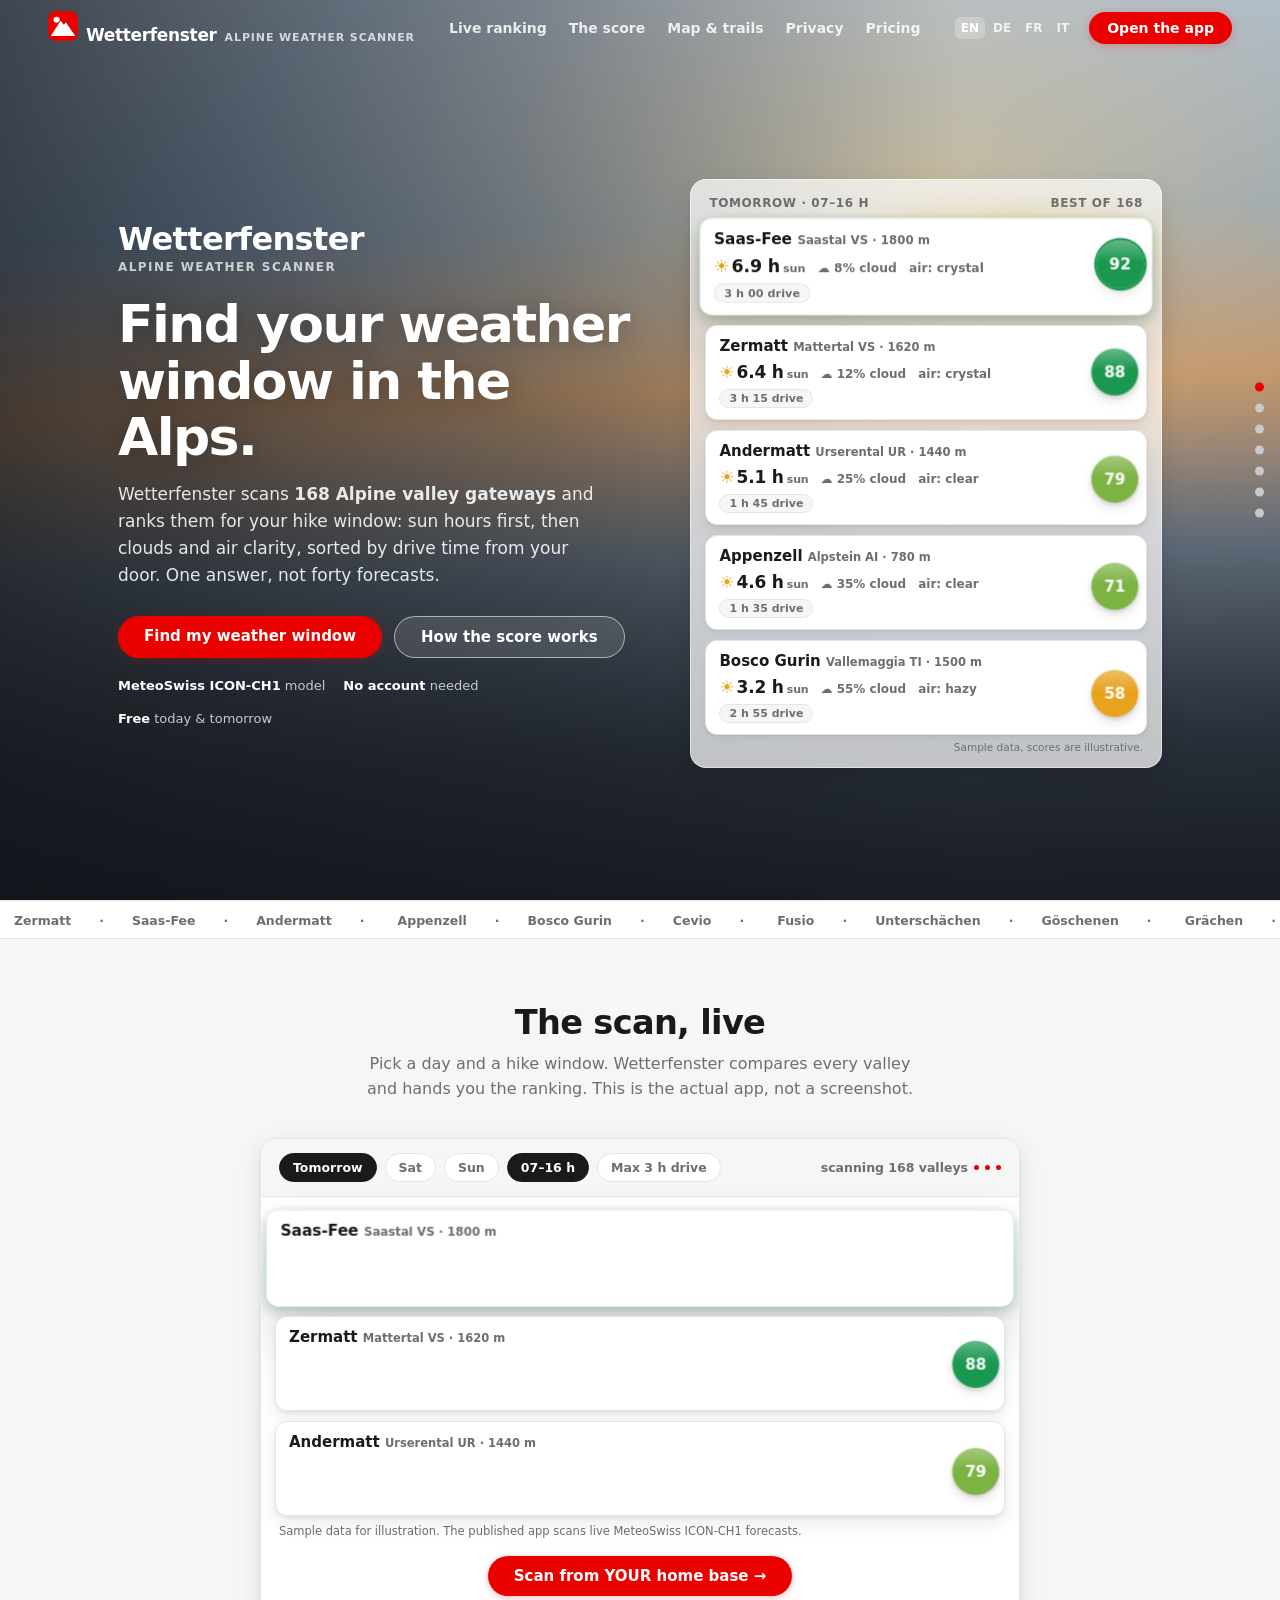
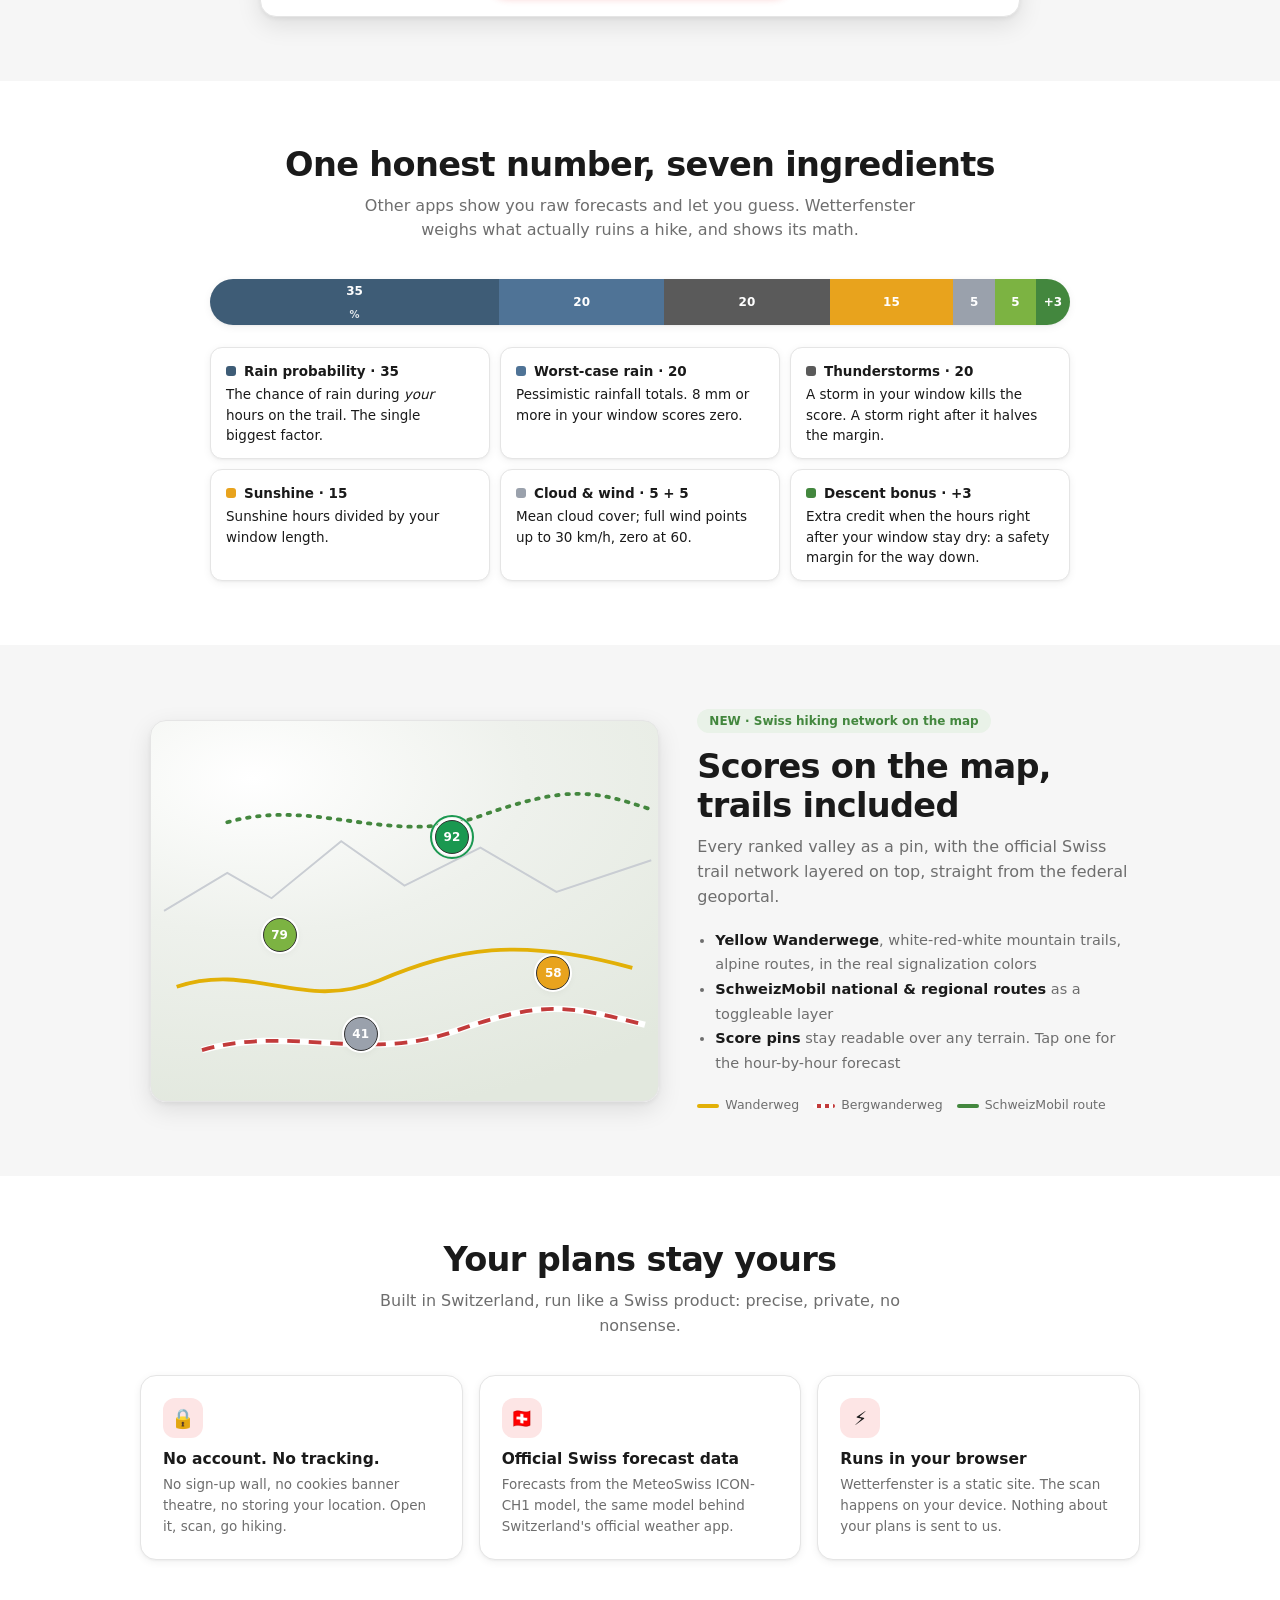
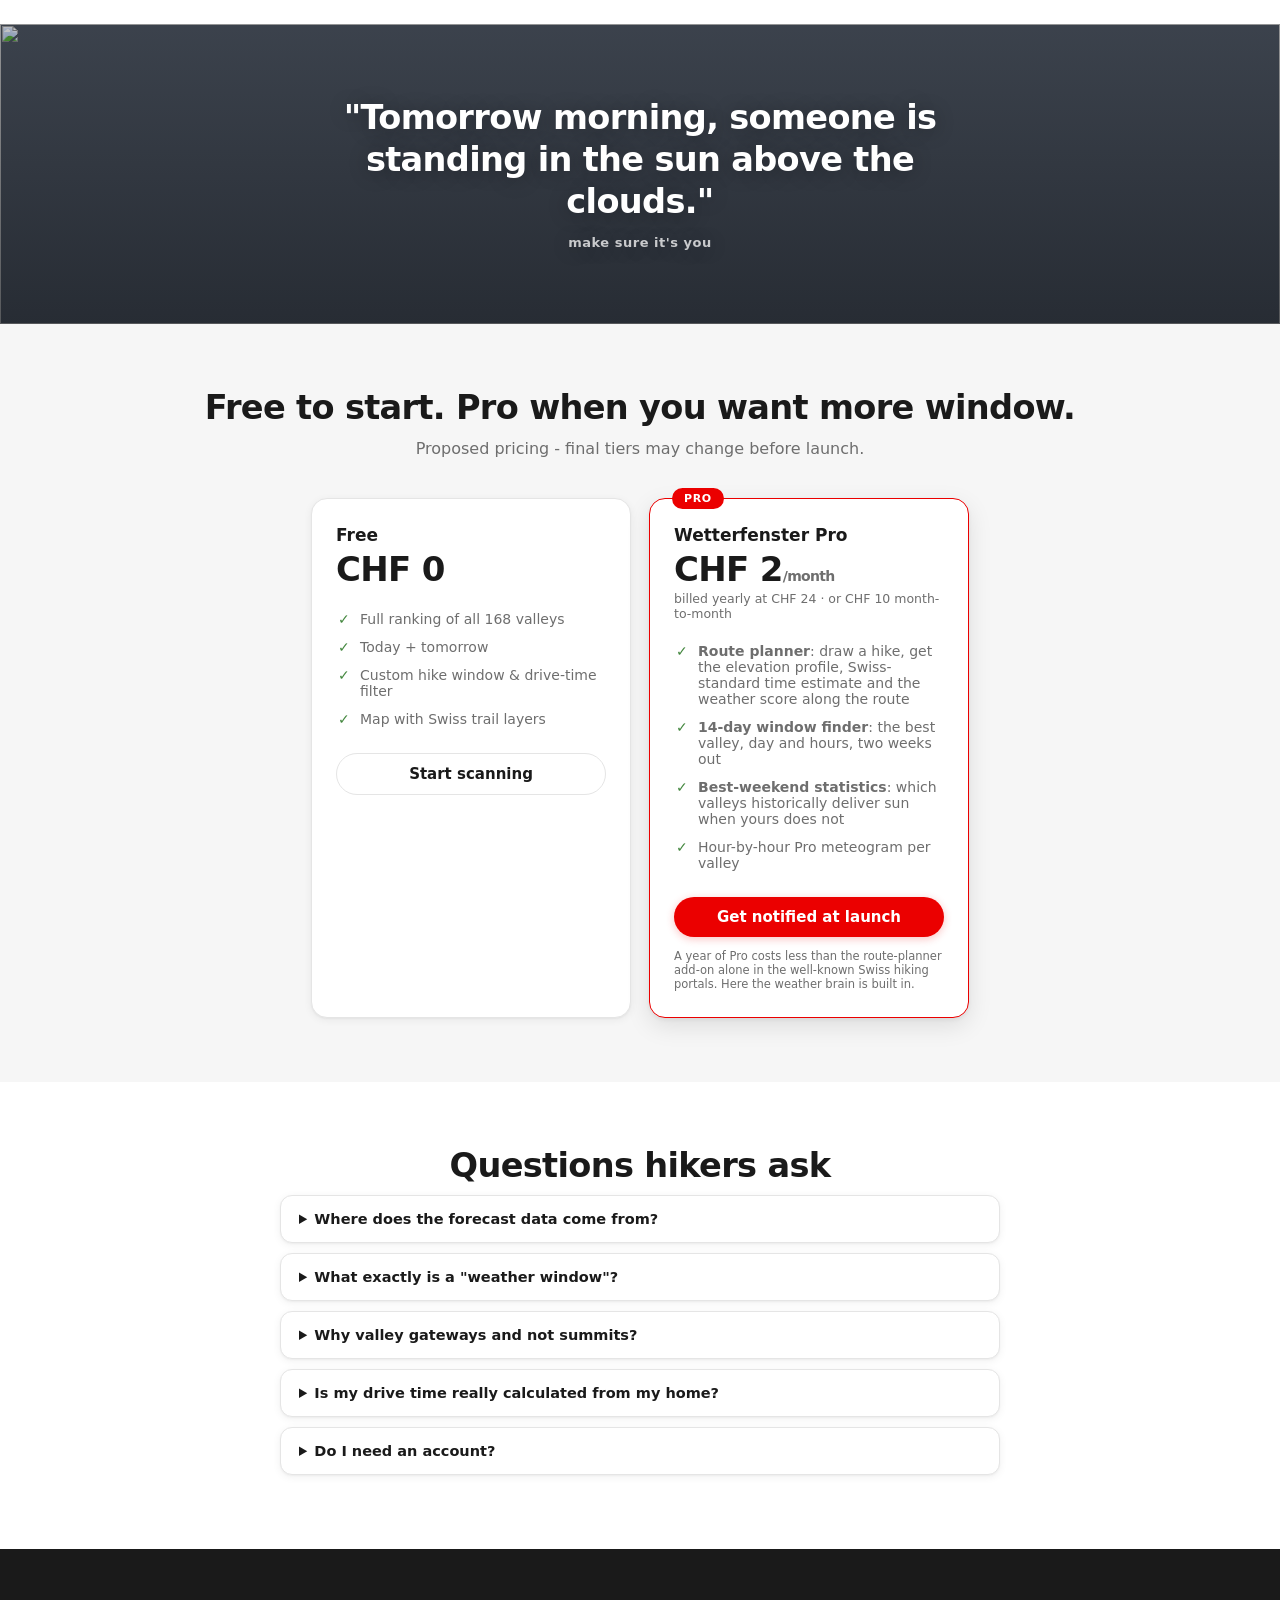
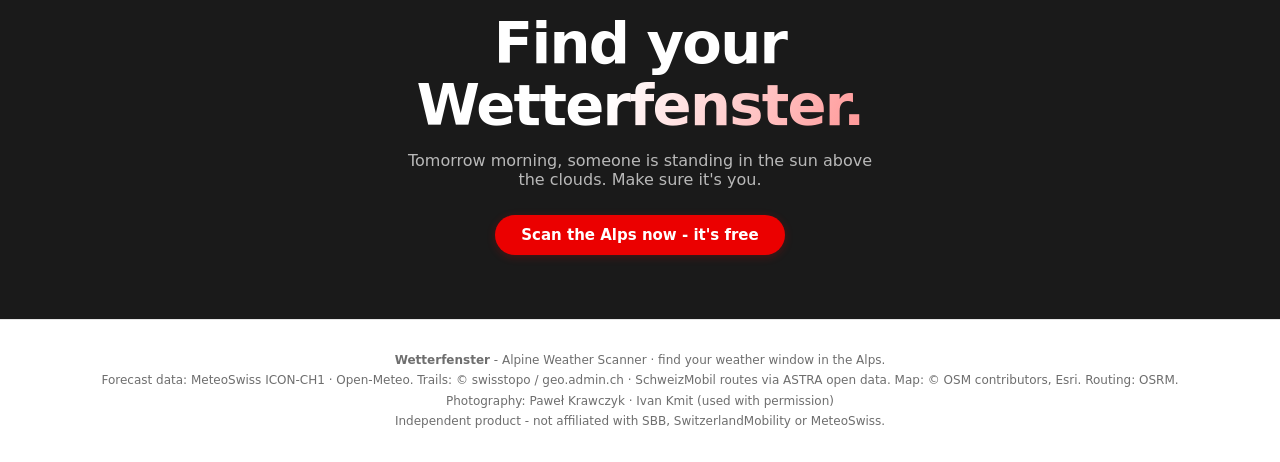
==== commit 7522c2f5: "deploy: hero photos exclusively from Pawel's folder (Wettstein/Pexels removed)" ====
--- a/index.html
+++ b/index.html
@@ -458,12 +458,12 @@
              sizes="100vw" alt="" loading="lazy" decoding="async">
       </picture>
     </div>
-    <!-- Slide 3 · Matterhorn mirrored in an alpine lake - Jean-Paul Wettstein / Pexels
-         (free license, verified; swapped in for the low-res wallpaper file 2026-07-17). -->
+    <!-- Slide 3 · Paweł's photo: Engadin autumn valley, snow peaks, big sky (IMG_7131).
+         (Wettstein/Pexels removed 2026-07-17: Paweł's order, only his folder's photos.) -->
     <div class="hero-slide slide-glow">
       <picture>
-        <source type="image/avif" srcset="/wetterfenster/img/hero-matterhorn-wettstein-800.avif 800w, /wetterfenster/img/hero-matterhorn-wettstein-1600.avif 1600w" sizes="100vw">
-        <img src="/wetterfenster/img/hero-matterhorn-wettstein-1600.jpg" srcset="/wetterfenster/img/hero-matterhorn-wettstein-800.jpg 800w, /wetterfenster/img/hero-matterhorn-wettstein-1600.jpg 1600w"
+        <source type="image/avif" srcset="/wetterfenster/img/band-engadin-autumn-800.avif 800w, /wetterfenster/img/band-engadin-autumn-1600.avif 1600w" sizes="100vw">
+        <img src="/wetterfenster/img/band-engadin-autumn-1600.jpg" srcset="/wetterfenster/img/band-engadin-autumn-800.jpg 800w, /wetterfenster/img/band-engadin-autumn-1600.jpg 1600w"
              sizes="100vw" alt="" loading="lazy" decoding="async">
       </picture>
     </div>
@@ -808,7 +808,7 @@
   <b>Wetterfenster</b> - Alpine Weather Scanner · find your weather window in the Alps.<br>
   Forecast data: MeteoSwiss ICON-CH1 · Open-Meteo. Trails: © swisstopo / geo.admin.ch ·
   SchweizMobil routes via ASTRA open data. Map: © OSM contributors, Esri. Routing: OSRM.<br>
-  Photography: Paweł Krawczyk · Jean-Paul Wettstein (Pexels) · Ivan Kmit · used with permission<br>
+  Photography: Paweł Krawczyk · Ivan Kmit (used with permission)<br>
   Independent product - not affiliated with SBB, SwitzerlandMobility or MeteoSwiss.
 </footer>
 
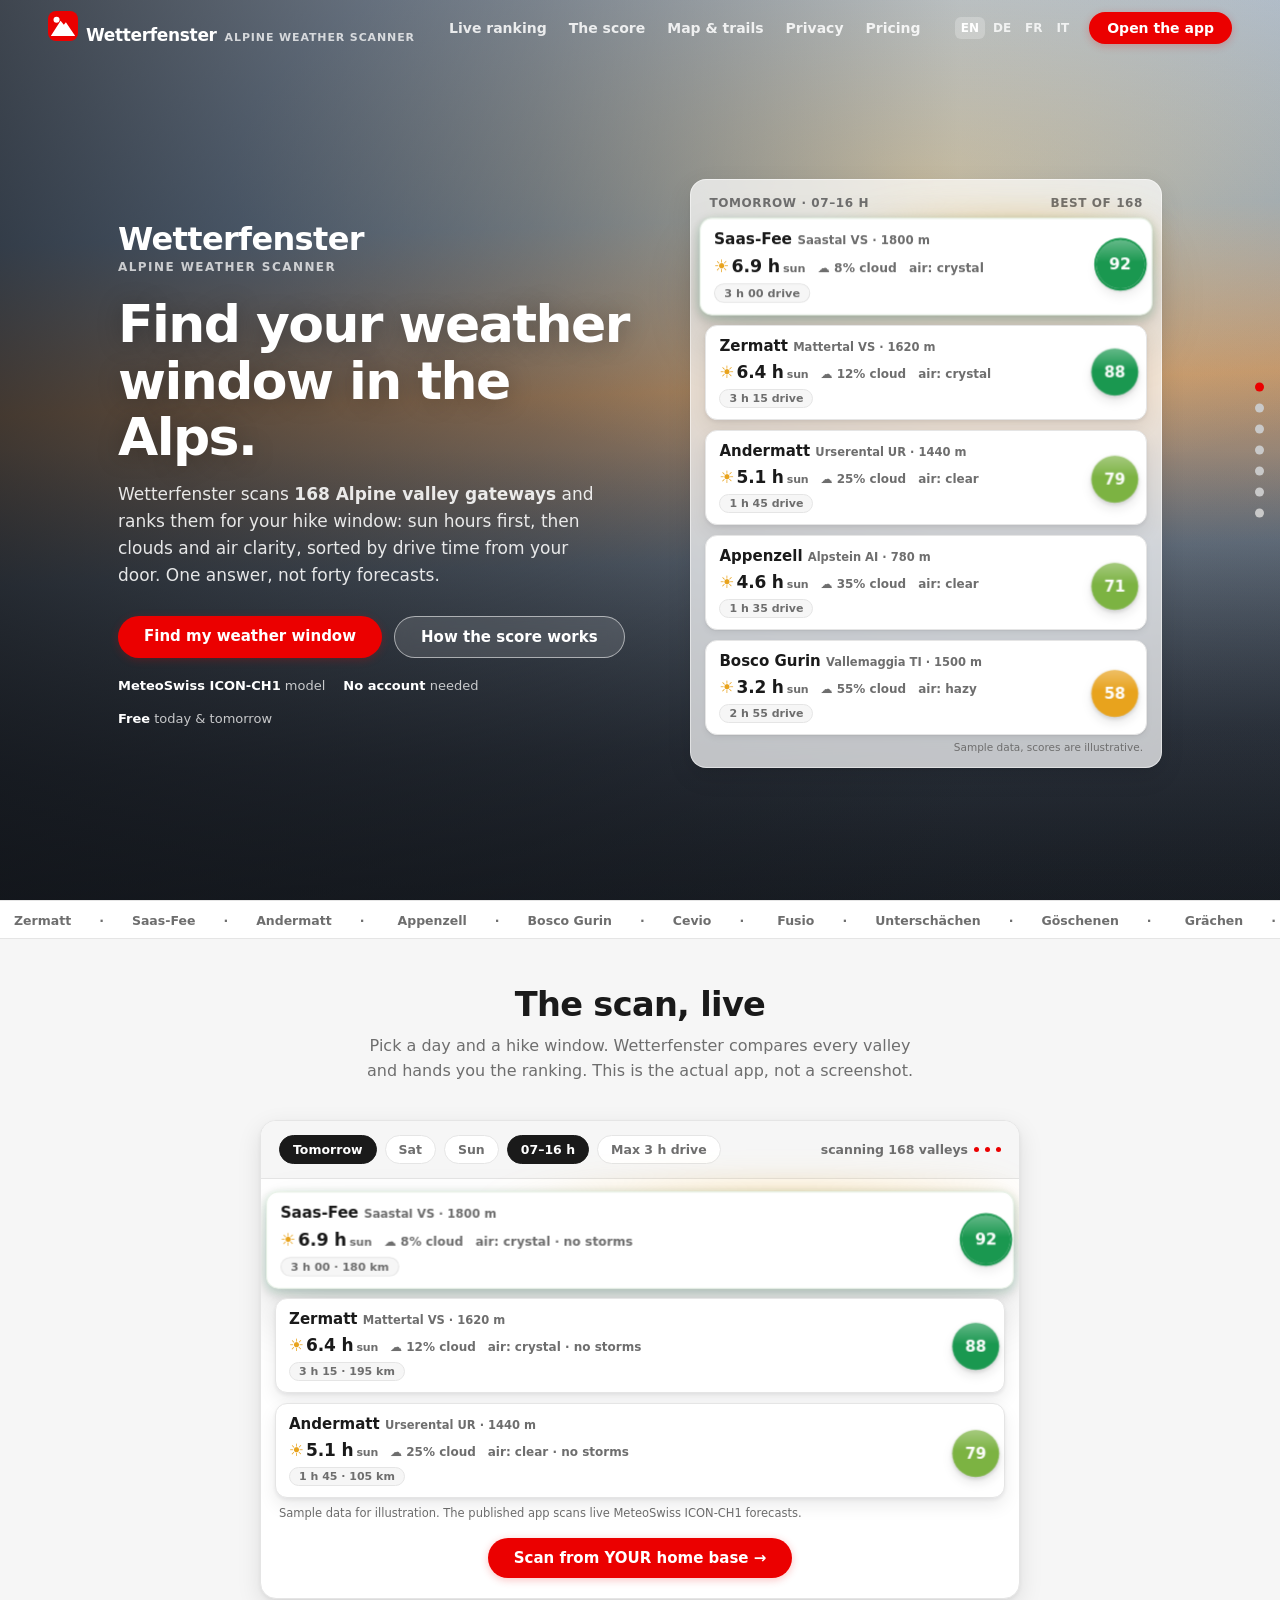
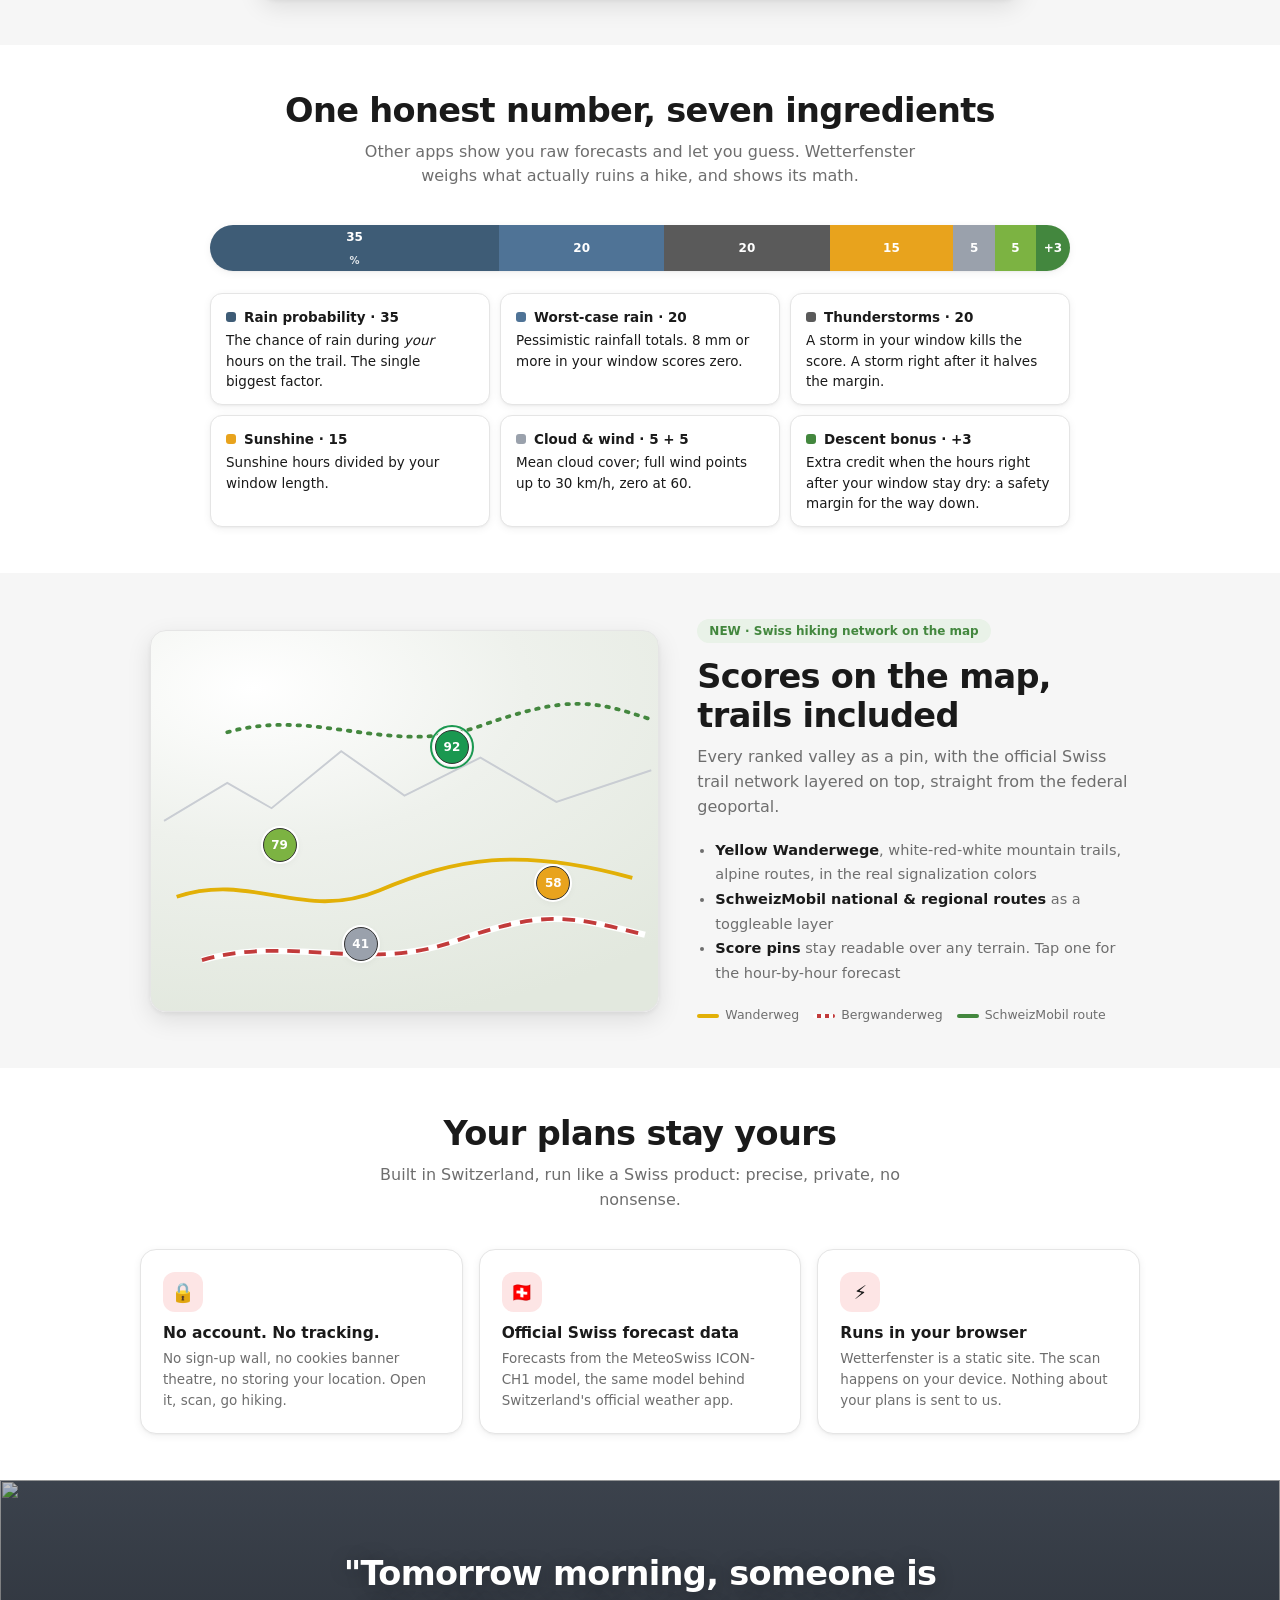
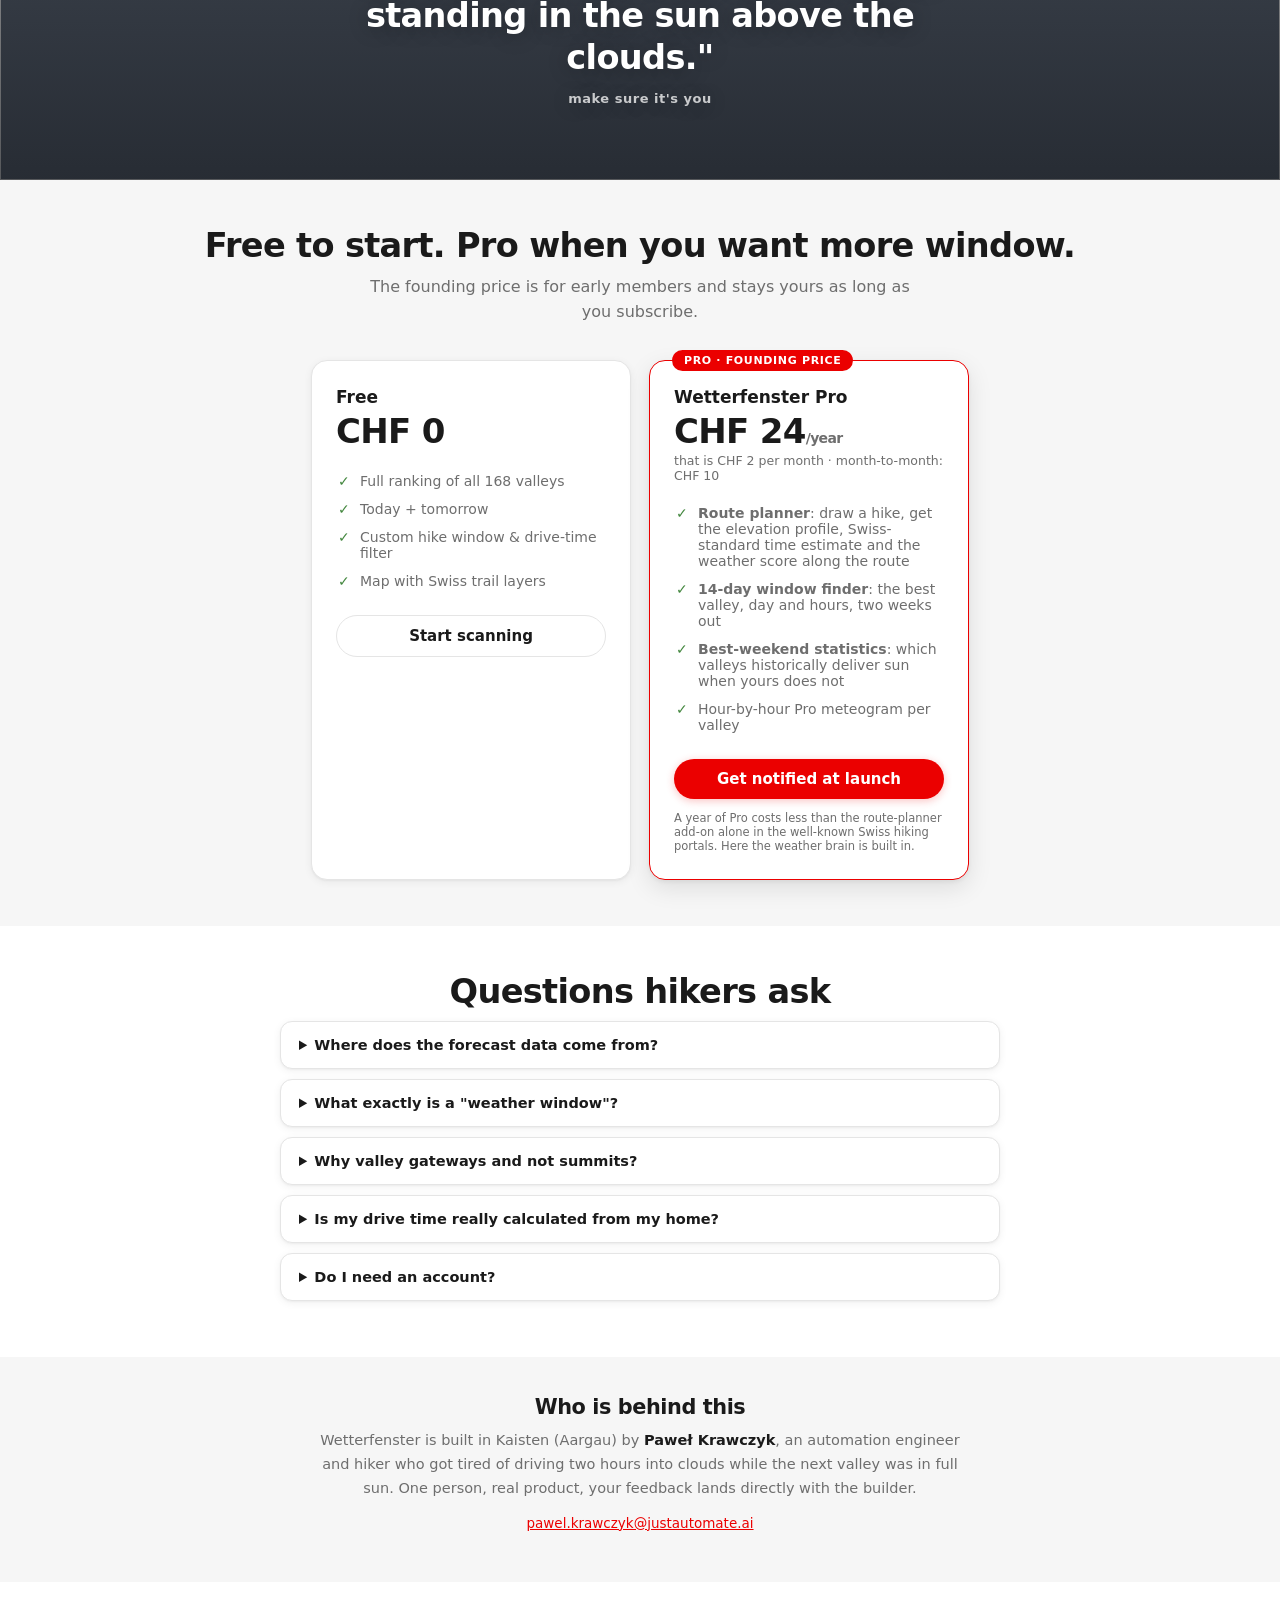
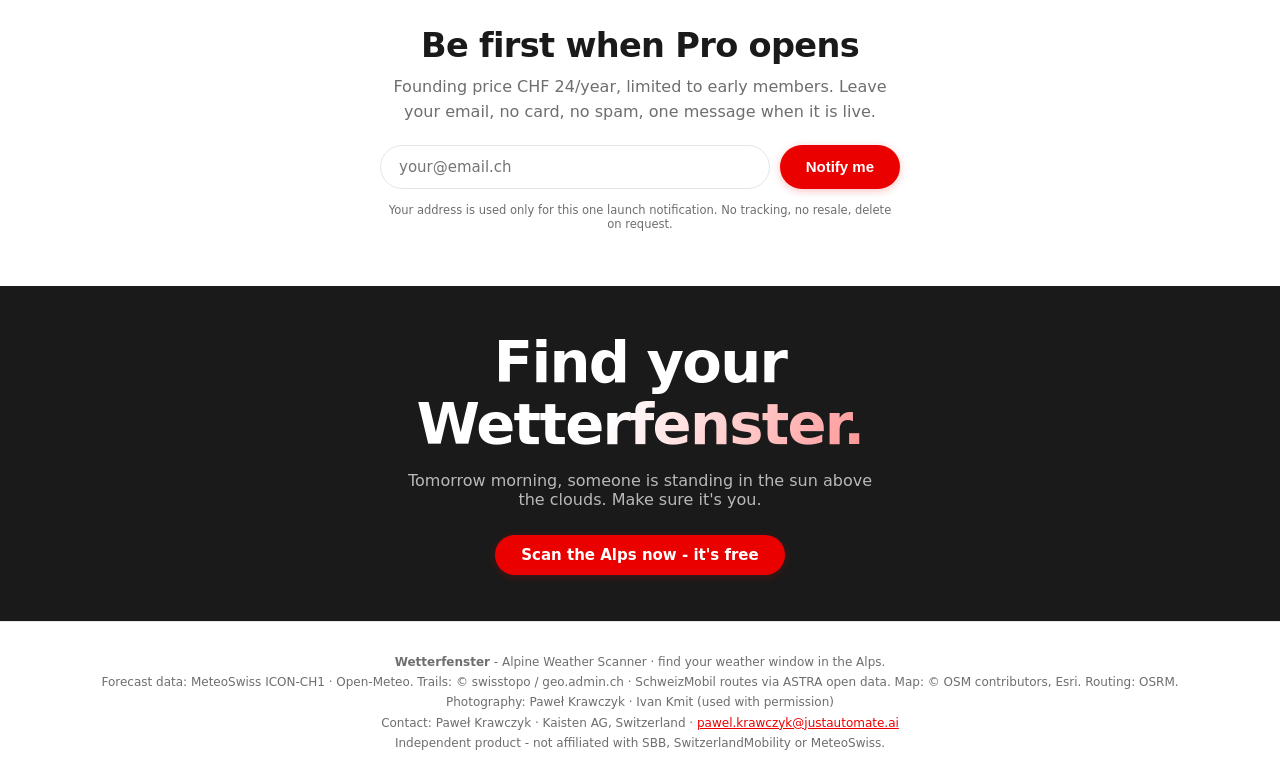
==== commit bc8ff7f3: "deploy R2: app visual overhaul (sun-first 3D cards, score-ring pins, window slider), landing trust+c" ====
--- a/index.html
+++ b/index.html
@@ -16,6 +16,15 @@
   }
 </script>
 <style>
+  /* Inter, self-hosted (SIL OFL). Without this the whole site silently fell
+     back to Segoe UI: the declared font never shipped (audit-brutal P0). */
+  @font-face {
+    font-family: "Inter";
+    src: url("/wetterfenster/fonts/InterVariable.woff2") format("woff2-variations");
+    font-weight: 100 900;
+    font-style: normal;
+    font-display: swap;
+  }
   /* ============ TOKENS - SBB / SchweizMobil direction (Paweł 2026-07-16) ============ */
   :root {
     --red: #EB0000; --red-dark: #C60018; --red-tint: #FDE5E5;   /* SBB Red / Red125 */
@@ -61,7 +70,7 @@
   body { margin: 0; font-family: "Inter", system-ui, -apple-system, "Segoe UI", Roboto, sans-serif;
          background: var(--surface); color: var(--ink); -webkit-font-smoothing: antialiased;
          overflow-x: clip; }
-  section { padding: 64px clamp(16px, 5vw, 48px); scroll-margin-top: 64px; }
+  section { padding: 46px clamp(16px, 5vw, 48px); scroll-margin-top: 64px; }
   section.alt { background: var(--bg); }
   h2 { text-align: center; font-size: var(--text-xl); letter-spacing: -0.02em; margin: 0 0 10px; }
   .sub { text-align: center; color: var(--ink-2); max-width: 56ch; margin: 0 auto 36px; line-height: 1.55; }
@@ -104,6 +113,14 @@
   .btn-glass:hover { background: rgba(255,255,255,.22); }
   .btn-sm { padding: 8px 18px; font-size: 14px; }
   @media (max-width: 900px) { nav.top { display: none; } }
+  /* 375px: brand + 4 lang pills + CTA cannot all fit (audit-brutal P0: the CTA
+     sat off-screen at pixel 371). Language pills yield; the CTA never does. */
+  @media (max-width: 520px) {
+    header { padding-left: 14px; padding-right: 14px; gap: 8px; }
+    .lang { display: none; }
+    .brand .suffix { display: none; }
+    .btn-sm { padding: 8px 14px; font-size: 13px; }
+  }
 
   /* ============ 1 · COMBINED HERO - rotating photo backdrop + live 3D ranking ============ */
   .hero { position: relative; min-height: 100svh; display: flex; align-items: center; overflow: hidden;
@@ -742,7 +759,7 @@
 <!-- ============ 6 · PRICING ============ -->
 <section id="pricing" class="alt">
   <h2 class="reveal">Free to start. Pro when you want more window.</h2>
-  <p class="sub reveal">Proposed pricing - final tiers may change before launch.</p>
+  <p class="sub reveal">The founding price is for early members and stays yours as long as you subscribe.</p>
   <div class="price-grid">
     <div class="price reveal">
       <h3>Free</h3>
@@ -756,18 +773,18 @@
       <a class="btn btn-ghost" href="/wetterfenster/app.html" style="width:100%">Start scanning</a>
     </div>
     <div class="price pro reveal">
-      <span class="tag">PRO</span>
+      <span class="tag">PRO · FOUNDING PRICE</span>
       <h3>Wetterfenster Pro</h3>
-      <div class="amount">CHF 2<small>/month</small></div>
+      <div class="amount">CHF 24<small>/year</small></div>
       <div style="font-size:12.5px;color:var(--ink-2);margin-top:2px">
-        billed yearly at CHF 24 · or CHF 10 month-to-month</div>
+        that is CHF 2 per month · month-to-month: CHF 10</div>
       <ul>
         <li><b>Route planner</b>: draw a hike, get the elevation profile, Swiss-standard time estimate and the weather score along the route</li>
         <li><b>14-day window finder</b>: the best valley, day and hours, two weeks out</li>
         <li><b>Best-weekend statistics</b>: which valleys historically deliver sun when yours does not</li>
         <li>Hour-by-hour Pro meteogram per valley</li>
       </ul>
-      <a class="btn btn-red" href="/wetterfenster/app.html" style="width:100%">Get notified at launch</a>
+      <a class="btn btn-red" href="#notify" style="width:100%">Get notified at launch</a>
       <div class="foot">A year of Pro costs less than the route-planner add-on alone in the
         well-known Swiss hiking portals. Here the weather brain is built in.</div>
     </div>
@@ -796,6 +813,37 @@
   </div>
 </section>
 
+<!-- ============ 7b · WHO IS BEHIND THIS (trust) ============ -->
+<section class="alt" id="about" style="padding-top:38px;padding-bottom:38px">
+  <div style="max-width:640px;margin:0 auto;text-align:center">
+    <h2 class="reveal" style="font-size:1.3rem">Who is behind this</h2>
+    <p class="reveal" style="color:var(--ink-2);font-size:14.5px;line-height:1.65;margin:10px 0 8px">
+      Wetterfenster is built in Kaisten (Aargau) by <b style="color:var(--ink)">Paweł Krawczyk</b>,
+      an automation engineer and hiker who got tired of driving two hours into clouds while the
+      next valley was in full sun. One person, real product, your feedback lands directly with the builder.</p>
+    <p class="reveal" style="font-size:13.5px"><a href="mailto:pawel.krawczyk@justautomate.ai">pawel.krawczyk@justautomate.ai</a></p>
+  </div>
+</section>
+
+<!-- ============ 7c · NOTIFY / EMAIL CAPTURE ============ -->
+<section id="notify" style="padding-top:44px;padding-bottom:44px">
+  <div style="max-width:520px;margin:0 auto;text-align:center">
+    <h2 class="reveal">Be first when Pro opens</h2>
+    <p class="sub reveal" style="margin-bottom:20px">Founding price CHF 24/year, limited to early members.
+      Leave your email, no card, no spam, one message when it is live.</p>
+    <form id="notifyForm" class="reveal" style="display:flex;gap:10px;flex-wrap:wrap;justify-content:center">
+      <input type="email" id="notifyEmail" required placeholder="your@email.ch"
+             style="flex:1;min-width:220px;padding:12px 18px;border-radius:999px;border:1px solid var(--border);font:inherit;font-size:15px"
+             aria-label="Email address">
+      <button type="submit" class="btn btn-red">Notify me</button>
+    </form>
+    <p id="notifyDone" hidden style="color:var(--wander-green);font-weight:700;font-size:14.5px;margin-top:14px">
+      Thanks! You are on the founding list.</p>
+    <p style="font-size:11.5px;color:var(--ink-2);margin-top:14px">Your address is used only for this one
+      launch notification. No tracking, no resale, delete on request.</p>
+  </div>
+</section>
+
 <!-- ============ 8 · CTA ============ -->
 <section class="banner">
   <h2 class="reveal">Find your <em>Wetterfenster.</em></h2>
@@ -809,6 +857,7 @@
   Forecast data: MeteoSwiss ICON-CH1 · Open-Meteo. Trails: © swisstopo / geo.admin.ch ·
   SchweizMobil routes via ASTRA open data. Map: © OSM contributors, Esri. Routing: OSRM.<br>
   Photography: Paweł Krawczyk · Ivan Kmit (used with permission)<br>
+  Contact: Paweł Krawczyk · Kaisten AG, Switzerland · <a href="mailto:pawel.krawczyk@justautomate.ai">pawel.krawczyk@justautomate.ai</a><br>
   Independent product - not affiliated with SBB, SwitzerlandMobility or MeteoSwiss.
 </footer>
 
@@ -828,6 +877,29 @@
     });
   }, { threshold: .18 });
   document.querySelectorAll('.reveal').forEach(function (el) { io.observe(el); });
+  // Safety net: nothing may stay invisible if IO never fires (headless, odd
+  // scroll containers, JS-throttled tabs). Reveal everything after 1.5 s.
+  setTimeout(function () {
+    document.querySelectorAll('.reveal:not(.in)').forEach(function (el) { el.classList.add('in'); });
+  }, 1500);
+
+  // Founding-list email capture: formsubmit.co relay (no backend), mailto fallback.
+  var notifyForm = document.getElementById('notifyForm');
+  if (notifyForm) notifyForm.addEventListener('submit', function (e) {
+    e.preventDefault();
+    var email = document.getElementById('notifyEmail').value.trim();
+    if (!email) return;
+    try { localStorage.setItem('wf-notify', email); } catch (err) {}
+    fetch('https://formsubmit.co/ajax/pawel.krawczyk@justautomate.ai', {
+      method: 'POST',
+      headers: { 'Content-Type': 'application/json', 'Accept': 'application/json' },
+      body: JSON.stringify({ _subject: 'Wetterfenster founding list', email: email })
+    }).catch(function () {
+      location.href = 'mailto:pawel.krawczyk@justautomate.ai?subject=Wetterfenster%20founding%20list&body=' + encodeURIComponent(email);
+    });
+    notifyForm.hidden = true;
+    document.getElementById('notifyDone').hidden = false;
+  });
 
   // Score count-up (pro-3d §3.2 - settles on the real data-score value)
   function startCountUps(scope) {
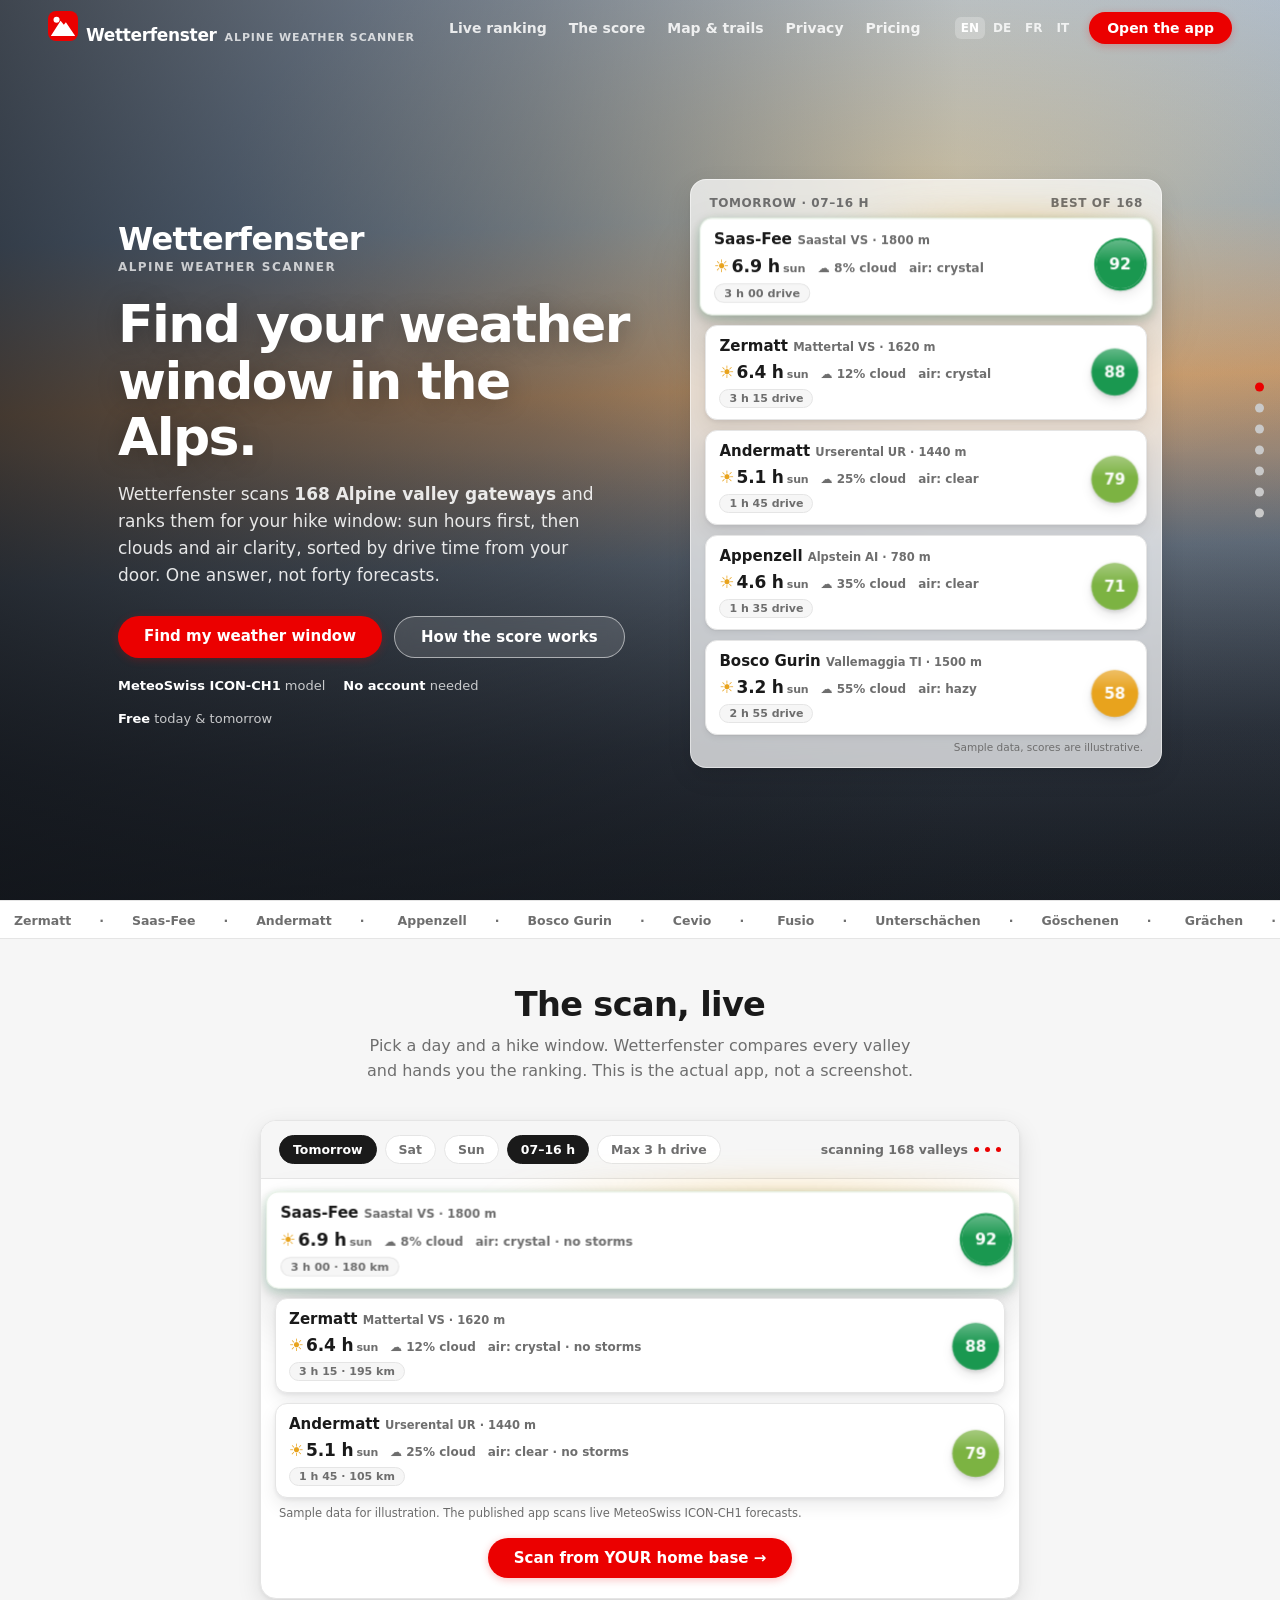
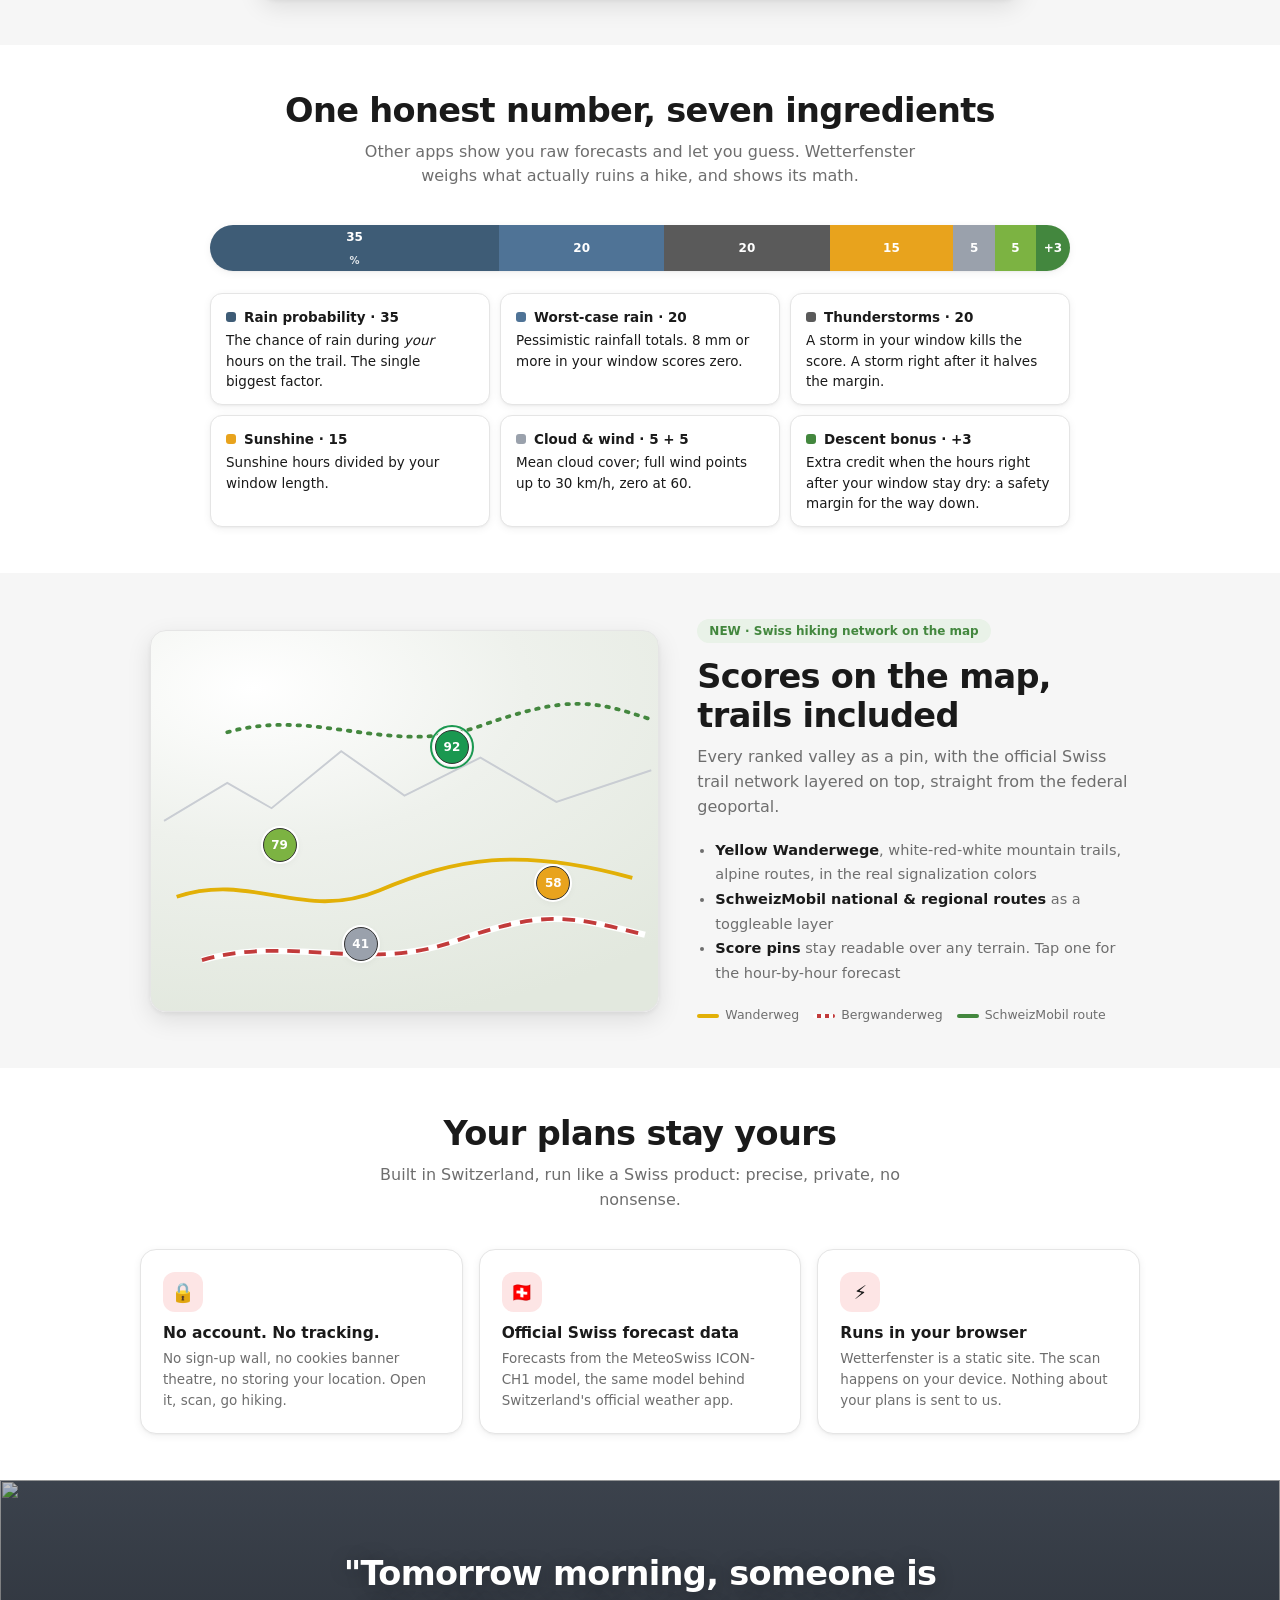
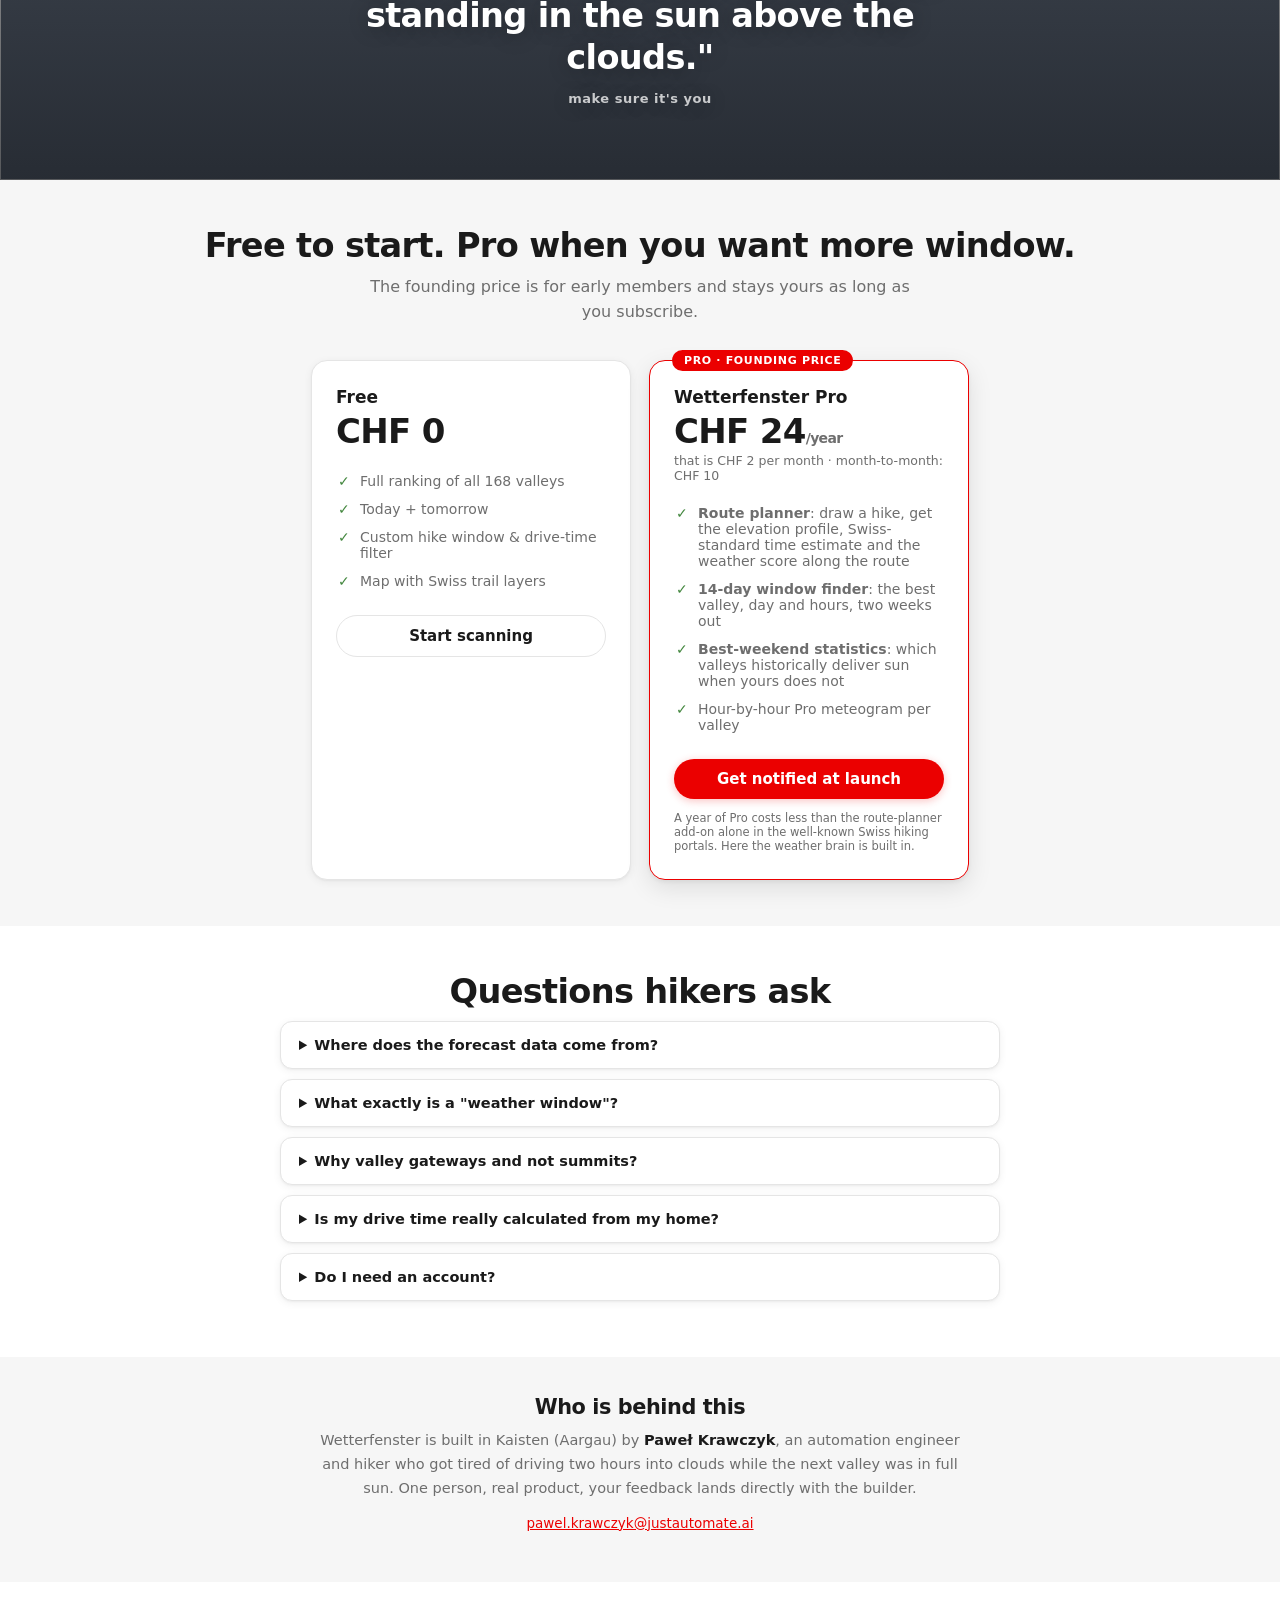
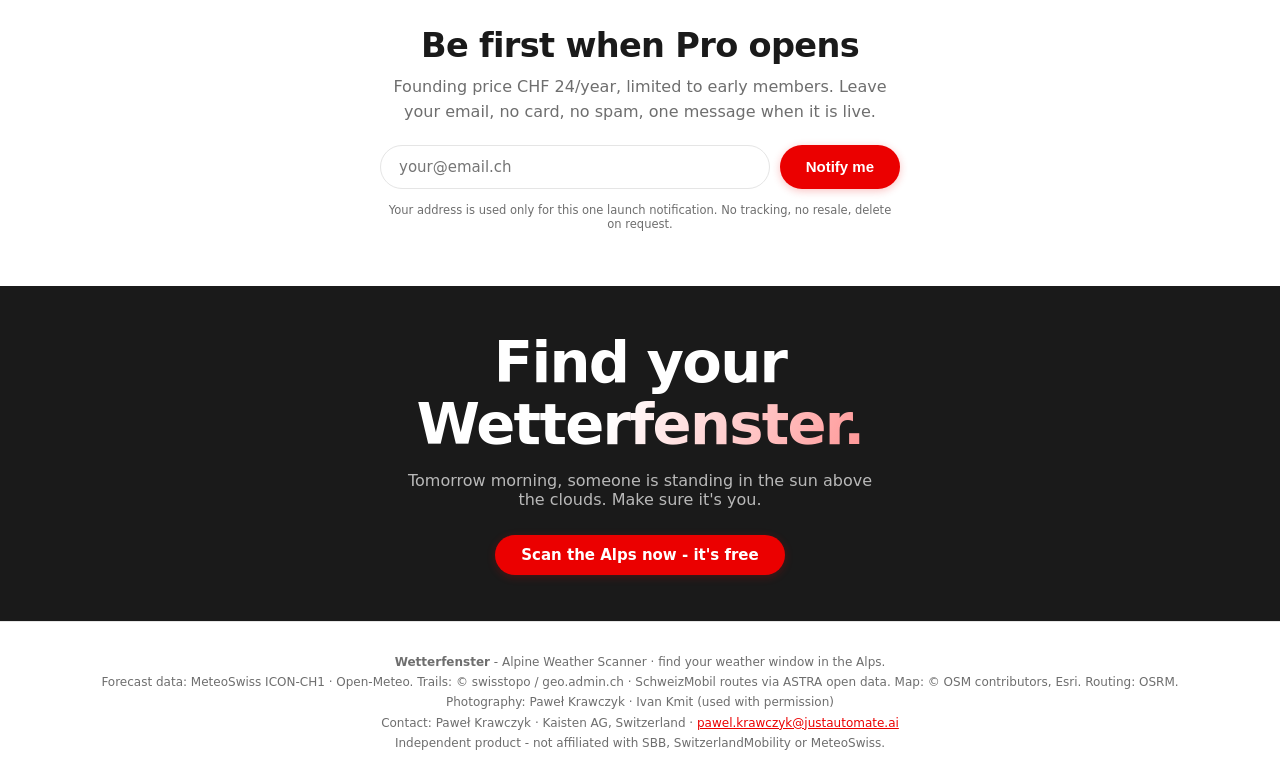
==== commit d1227308: "deploy R3: Wetterprofil route planner (BRouter + DIN 33466 + elevation profile) and landing i18n EN/" ====
--- a/index.html
+++ b/index.html
@@ -5,9 +5,15 @@
 <meta name="viewport" content="width=device-width, initial-scale=1">
 <meta name="theme-color" content="#FFFFFF">
 <meta name="description" content="Wetterfenster scans 168 Alpine valley gateways and ranks the best alpine weather for your hike window: sun hours, cloudiness, air clarity - with drive time from your home base. Data: MeteoSwiss ICON-CH1.">
+<meta property="og:title" content="Wetterfenster · Alpine Weather Scanner">
+<meta property="og:description" content="Wetterfenster scans 168 Alpine valley gateways and ranks the best alpine weather for your hike window: sun hours, cloudiness, air clarity - with drive time from your home base. Data: MeteoSwiss ICON-CH1.">
+<meta property="og:type" content="website">
 <link rel="manifest" href="/wetterfenster/manifest.webmanifest">
 <link rel="icon" href="/wetterfenster/icon.svg" type="image/svg+xml">
 <title>Wetterfenster · Alpine Weather Scanner · find the best hiking weather in the Alps</title>
+<script type="application/ld+json">
+{"@context":"https://schema.org","@type":"WebApplication","name":"Wetterfenster","alternateName":"Alpine Weather Scanner","applicationCategory":"UtilitiesApplication","operatingSystem":"Web browser","description":"Scans 168 Alpine valley gateways and ranks the best hiking weather for your window. Data: MeteoSwiss ICON-CH1.","offers":{"@type":"Offer","price":"0","priceCurrency":"CHF"},"inLanguage":["en","de","fr","it"],"author":{"@type":"Person","name":"Paweł Krawczyk"}}
+</script>
 <script>
   // Native (Capacitor) build must boot straight into the app, not the landing.
   if (location.protocol === "capacitor:" ||
@@ -95,7 +101,7 @@
   header.solid nav.top a { color: var(--ink-2); }
   nav.top a:hover { color: #fff; } header.solid nav.top a:hover { color: var(--ink); }
   .hdr-right { display: flex; align-items: center; gap: 14px; }
-  /* Lang switcher - UI stub, EN DE FR IT (no PL, locked). Non-functional for now. */
+  /* Lang switcher - EN DE FR IT (no PL, locked). Wired to the inline i18n runtime below. */
   .lang { display: flex; gap: 2px; font-size: 12px; font-weight: 700; color: rgba(255,255,255,.8); transition: color .25s; }
   header.solid .lang { color: var(--ink-2); }
   .lang button { all: unset; padding: 4px 6px; border-radius: 6px; cursor: pointer; color: inherit; }
@@ -438,15 +444,16 @@
     <span class="mark">Wetterfenster</span><span class="suffix">Alpine Weather Scanner</span>
   </a>
   <nav class="top">
-    <a href="#demo">Live ranking</a><a href="#score">The score</a><a href="#map">Map &amp; trails</a>
-    <a href="#trust">Privacy</a><a href="#pricing">Pricing</a>
+    <a href="#demo" data-i18n="nav.ranking">Live ranking</a><a href="#score" data-i18n="nav.score">The score</a><a href="#map" data-i18n="nav.map">Map &amp; trails</a>
+    <a href="#trust" data-i18n="nav.privacy">Privacy</a><a href="#pricing" data-i18n="nav.pricing">Pricing</a>
   </nav>
   <div class="hdr-right">
-    <!-- Lang switcher stub - EN DE FR IT (no PL, locked 2026-07-16). Wiring comes with the i18n pass. -->
+    <!-- Lang switcher - EN DE FR IT (no PL, locked 2026-07-16). Wired to the inline i18n runtime,
+         shares localStorage key "wf-lang" with app.html so both stay in sync. -->
     <div class="lang" role="group" aria-label="Language">
       <button type="button" class="on" lang="en">EN</button><button type="button" lang="de">DE</button><button type="button" lang="fr">FR</button><button type="button" lang="it">IT</button>
     </div>
-    <a class="btn btn-red btn-sm" href="/wetterfenster/app.html">Open the app</a>
+    <a class="btn btn-red btn-sm" href="/wetterfenster/app.html" data-i18n="nav.open_app">Open the app</a>
   </div>
 </header>
 
@@ -508,34 +515,34 @@
     <div class="hero-copy">
       <p class="wordmark">Wetterfenster</p>
       <p class="wordmark-sub">Alpine Weather Scanner</p>
-      <h1>Find your weather window in the Alps.</h1>
-      <p class="lead">Wetterfenster scans <b>168 Alpine valley gateways</b> and ranks them for your
+      <h1 data-i18n="hero.h1">Find your weather window in the Alps.</h1>
+      <p class="lead" data-i18n="hero.lead">Wetterfenster scans <b>168 Alpine valley gateways</b> and ranks them for your
         hike window: sun hours first, then clouds and air clarity, sorted by drive time from your door.
         One answer, not forty forecasts.</p>
       <div class="cta">
-        <a class="btn btn-red" href="/wetterfenster/app.html">Find my weather window</a>
-        <a class="btn btn-glass" href="#score">How the score works</a>
+        <a class="btn btn-red" href="/wetterfenster/app.html" data-i18n="hero.cta1">Find my weather window</a>
+        <a class="btn btn-glass" href="#score" data-i18n="hero.cta2">How the score works</a>
       </div>
       <div class="meta">
-        <span><b>MeteoSwiss ICON-CH1</b> model</span>
-        <span><b>No account</b> needed</span>
-        <span><b>Free</b> today &amp; tomorrow</span>
+        <span data-i18n="hero.meta1"><b>MeteoSwiss ICON-CH1</b> model</span>
+        <span data-i18n="hero.meta2"><b>No account</b> needed</span>
+        <span data-i18n="hero.meta3"><b>Free</b> today &amp; tomorrow</span>
       </div>
     </div>
 
     <div class="hero-rank glass-card" aria-label="Sample ranking">
-      <div class="gc-head"><span>Tomorrow · 07–16 h</span><span>best of 168</span></div>
+      <div class="gc-head"><span data-i18n="gc.window">Tomorrow · 07–16 h</span><span data-i18n="gc.best">best of 168</span></div>
       <div class="ranking" id="hero-ranking">
         <article class="wcard wcard--top" data-rank="1" style="--pill:var(--s5); --i:0" tabindex="0">
           <span class="wcard__pill" data-score="92">92</span>
           <div class="wcard__body">
             <span class="wcard__name">Saas-Fee <span class="wcard__region">Saastal VS · 1800 m</span></span>
             <div class="wcard__wx">
-              <span class="wx-sun"><span class="ico">☀</span>6.9 h<small>sun</small></span>
-              <span class="wx-2">☁ 8% cloud</span>
-              <span class="wx-2">air: crystal</span>
+              <span class="wx-sun"><span class="ico">☀</span>6.9 h<small data-i18n="wx.sun">sun</small></span>
+              <span class="wx-2" data-i18n="wx.cloud8">☁ 8% cloud</span>
+              <span class="wx-2" data-i18n="wx.air_crystal">air: crystal</span>
             </div>
-            <span class="chip-drive">3 h 00 drive</span>
+            <span class="chip-drive" data-i18n="drive.d300">3 h 00 drive</span>
           </div>
         </article>
         <article class="wcard" data-rank="2" style="--pill:var(--s5); --i:1" tabindex="0">
@@ -543,11 +550,11 @@
           <div class="wcard__body">
             <span class="wcard__name">Zermatt <span class="wcard__region">Mattertal VS · 1620 m</span></span>
             <div class="wcard__wx">
-              <span class="wx-sun"><span class="ico">☀</span>6.4 h<small>sun</small></span>
-              <span class="wx-2">☁ 12% cloud</span>
-              <span class="wx-2">air: crystal</span>
+              <span class="wx-sun"><span class="ico">☀</span>6.4 h<small data-i18n="wx.sun">sun</small></span>
+              <span class="wx-2" data-i18n="wx.cloud12">☁ 12% cloud</span>
+              <span class="wx-2" data-i18n="wx.air_crystal">air: crystal</span>
             </div>
-            <span class="chip-drive">3 h 15 drive</span>
+            <span class="chip-drive" data-i18n="drive.d315">3 h 15 drive</span>
           </div>
         </article>
         <article class="wcard" data-rank="3" style="--pill:var(--s4); --i:2" tabindex="0">
@@ -555,11 +562,11 @@
           <div class="wcard__body">
             <span class="wcard__name">Andermatt <span class="wcard__region">Urserental UR · 1440 m</span></span>
             <div class="wcard__wx">
-              <span class="wx-sun"><span class="ico">☀</span>5.1 h<small>sun</small></span>
-              <span class="wx-2">☁ 25% cloud</span>
-              <span class="wx-2">air: clear</span>
+              <span class="wx-sun"><span class="ico">☀</span>5.1 h<small data-i18n="wx.sun">sun</small></span>
+              <span class="wx-2" data-i18n="wx.cloud25">☁ 25% cloud</span>
+              <span class="wx-2" data-i18n="wx.air_clear">air: clear</span>
             </div>
-            <span class="chip-drive">1 h 45 drive</span>
+            <span class="chip-drive" data-i18n="drive.d145">1 h 45 drive</span>
           </div>
         </article>
         <article class="wcard" data-rank="4" style="--pill:var(--s4); --i:3" tabindex="0">
@@ -567,11 +574,11 @@
           <div class="wcard__body">
             <span class="wcard__name">Appenzell <span class="wcard__region">Alpstein AI · 780 m</span></span>
             <div class="wcard__wx">
-              <span class="wx-sun"><span class="ico">☀</span>4.6 h<small>sun</small></span>
-              <span class="wx-2">☁ 35% cloud</span>
-              <span class="wx-2">air: clear</span>
+              <span class="wx-sun"><span class="ico">☀</span>4.6 h<small data-i18n="wx.sun">sun</small></span>
+              <span class="wx-2" data-i18n="wx.cloud35">☁ 35% cloud</span>
+              <span class="wx-2" data-i18n="wx.air_clear">air: clear</span>
             </div>
-            <span class="chip-drive">1 h 35 drive</span>
+            <span class="chip-drive" data-i18n="drive.d135">1 h 35 drive</span>
           </div>
         </article>
         <article class="wcard" data-rank="5" style="--pill:var(--s3); --i:4" tabindex="0">
@@ -579,15 +586,15 @@
           <div class="wcard__body">
             <span class="wcard__name">Bosco Gurin <span class="wcard__region">Vallemaggia TI · 1500 m</span></span>
             <div class="wcard__wx">
-              <span class="wx-sun"><span class="ico">☀</span>3.2 h<small>sun</small></span>
-              <span class="wx-2">☁ 55% cloud</span>
-              <span class="wx-2">air: hazy</span>
+              <span class="wx-sun"><span class="ico">☀</span>3.2 h<small data-i18n="wx.sun">sun</small></span>
+              <span class="wx-2" data-i18n="wx.cloud55">☁ 55% cloud</span>
+              <span class="wx-2" data-i18n="wx.air_hazy">air: hazy</span>
             </div>
-            <span class="chip-drive">2 h 55 drive</span>
+            <span class="chip-drive" data-i18n="drive.d255">2 h 55 drive</span>
           </div>
         </article>
       </div>
-      <div class="gc-note">Sample data, scores are illustrative.</div>
+      <div class="gc-note" data-i18n="gc.note">Sample data, scores are illustrative.</div>
     </div>
   </div>
 </div>
@@ -598,27 +605,27 @@
     <span>Appenzell</span><span>·</span><span>Bosco Gurin</span><span>·</span><span>Cevio</span><span>·</span>
     <span>Fusio</span><span>·</span><span>Unterschächen</span><span>·</span><span>Göschenen</span><span>·</span>
     <span>Grächen</span><span>·</span><span>Randa</span><span>·</span><span>Wassen</span><span>·</span>
-    <span><b>+ 156 more valley gateways</b></span><span>·</span>
+    <span><b data-i18n="ticker.more">+ 156 more valley gateways</b></span><span>·</span>
     <span>Zermatt</span><span>·</span><span>Saas-Fee</span><span>·</span><span>Andermatt</span><span>·</span>
     <span>Appenzell</span><span>·</span><span>Bosco Gurin</span><span>·</span><span>Cevio</span><span>·</span>
     <span>Fusio</span><span>·</span><span>Unterschächen</span><span>·</span><span>Göschenen</span><span>·</span>
     <span>Grächen</span><span>·</span><span>Randa</span><span>·</span><span>Wassen</span><span>·</span>
-    <span><b>+ 156 more valley gateways</b></span><span>·</span>
+    <span><b data-i18n="ticker.more">+ 156 more valley gateways</b></span><span>·</span>
   </div>
 </div>
 
 <!-- ============ 2 · LIVE DEMO ============ -->
 <section id="demo" class="alt">
-  <h2 class="reveal">The scan, live</h2>
-  <p class="sub reveal">Pick a day and a hike window. Wetterfenster compares every valley and hands you
+  <h2 class="reveal" data-i18n="demo.h2">The scan, live</h2>
+  <p class="sub reveal" data-i18n="demo.sub">Pick a day and a hike window. Wetterfenster compares every valley and hands you
     the ranking. This is the actual app, not a screenshot.</p>
   <div class="demo-box reveal">
     <div class="demo-head">
       <div class="chips">
-        <span class="chip on">Tomorrow</span><span class="chip">Sat</span><span class="chip">Sun</span>
-        <span class="chip on">07–16 h</span><span class="chip">Max 3 h drive</span>
+        <span class="chip on" data-i18n="chip.tomorrow">Tomorrow</span><span class="chip" data-i18n="chip.sat">Sat</span><span class="chip" data-i18n="chip.sun">Sun</span>
+        <span class="chip on">07–16 h</span><span class="chip" data-i18n="chip.maxdrive">Max 3 h drive</span>
       </div>
-      <div class="scan">scanning 168 valleys <i></i><i></i><i></i></div>
+      <div class="scan"><span data-i18n="demo.scanning">scanning 168 valleys</span> <i></i><i></i><i></i></div>
     </div>
     <div class="demo-rows">
       <div class="ranking" id="demo-ranking">
@@ -627,9 +634,9 @@
           <div class="wcard__body">
             <span class="wcard__name">Saas-Fee <span class="wcard__region">Saastal VS · 1800 m</span></span>
             <div class="wcard__wx">
-              <span class="wx-sun"><span class="ico">☀</span>6.9 h<small>sun</small></span>
-              <span class="wx-2">☁ 8% cloud</span>
-              <span class="wx-2">air: crystal · no storms</span>
+              <span class="wx-sun"><span class="ico">☀</span>6.9 h<small data-i18n="wx.sun">sun</small></span>
+              <span class="wx-2" data-i18n="wx.cloud8">☁ 8% cloud</span>
+              <span class="wx-2" data-i18n="wx.air_crystal_ns">air: crystal · no storms</span>
             </div>
             <span class="chip-drive">3 h 00 · 180 km</span>
           </div>
@@ -639,9 +646,9 @@
           <div class="wcard__body">
             <span class="wcard__name">Zermatt <span class="wcard__region">Mattertal VS · 1620 m</span></span>
             <div class="wcard__wx">
-              <span class="wx-sun"><span class="ico">☀</span>6.4 h<small>sun</small></span>
-              <span class="wx-2">☁ 12% cloud</span>
-              <span class="wx-2">air: crystal · no storms</span>
+              <span class="wx-sun"><span class="ico">☀</span>6.4 h<small data-i18n="wx.sun">sun</small></span>
+              <span class="wx-2" data-i18n="wx.cloud12">☁ 12% cloud</span>
+              <span class="wx-2" data-i18n="wx.air_crystal_ns">air: crystal · no storms</span>
             </div>
             <span class="chip-drive">3 h 15 · 195 km</span>
           </div>
@@ -651,24 +658,24 @@
           <div class="wcard__body">
             <span class="wcard__name">Andermatt <span class="wcard__region">Urserental UR · 1440 m</span></span>
             <div class="wcard__wx">
-              <span class="wx-sun"><span class="ico">☀</span>5.1 h<small>sun</small></span>
-              <span class="wx-2">☁ 25% cloud</span>
-              <span class="wx-2">air: clear · no storms</span>
+              <span class="wx-sun"><span class="ico">☀</span>5.1 h<small data-i18n="wx.sun">sun</small></span>
+              <span class="wx-2" data-i18n="wx.cloud25">☁ 25% cloud</span>
+              <span class="wx-2" data-i18n="wx.air_clear_ns">air: clear · no storms</span>
             </div>
             <span class="chip-drive">1 h 45 · 105 km</span>
           </div>
         </article>
       </div>
     </div>
-    <div class="demo-note">Sample data for illustration. The published app scans live MeteoSwiss ICON-CH1 forecasts.</div>
-    <div class="demo-cta"><a class="btn btn-red" href="/wetterfenster/app.html">Scan from YOUR home base →</a></div>
+    <div class="demo-note" data-i18n="demo.note">Sample data for illustration. The published app scans live MeteoSwiss ICON-CH1 forecasts.</div>
+    <div class="demo-cta"><a class="btn btn-red" href="/wetterfenster/app.html" data-i18n="demo.cta">Scan from YOUR home base →</a></div>
   </div>
 </section>
 
 <!-- ============ 3 · SCORE EXPLAINER ============ -->
 <section id="score">
-  <h2 class="reveal">One honest number, seven ingredients</h2>
-  <p class="sub reveal">Other apps show you raw forecasts and let you guess. Wetterfenster weighs what
+  <h2 class="reveal" data-i18n="score.h2">One honest number, seven ingredients</h2>
+  <p class="sub reveal" data-i18n="score.sub">Other apps show you raw forecasts and let you guess. Wetterfenster weighs what
     actually ruins a hike, and shows its math.</p>
   <div class="bar reveal" aria-label="Score components">
     <div class="seg" style="flex:35;background:#3E5C76" title="Rain probability: 35%">35<small>%</small></div>
@@ -680,18 +687,18 @@
     <div class="seg" style="flex:3;background:var(--wander-green)" title="Safe-descent bonus: +3">+3</div>
   </div>
   <div class="legend reveal">
-    <div class="lg"><b><i class="dot" style="background:#3E5C76"></i>Rain probability · 35</b>
-      The chance of rain during <em>your</em> hours on the trail. The single biggest factor.</div>
-    <div class="lg"><b><i class="dot" style="background:#4F7396"></i>Worst-case rain · 20</b>
-      Pessimistic rainfall totals. 8 mm or more in your window scores zero.</div>
-    <div class="lg"><b><i class="dot" style="background:#5A5A5A"></i>Thunderstorms · 20</b>
-      A storm in your window kills the score. A storm right after it halves the margin.</div>
-    <div class="lg"><b><i class="dot" style="background:#E8A31D"></i>Sunshine · 15</b>
-      Sunshine hours divided by your window length.</div>
-    <div class="lg"><b><i class="dot" style="background:#9AA1AC"></i>Cloud &amp; wind · 5 + 5</b>
-      Mean cloud cover; full wind points up to 30 km/h, zero at 60.</div>
-    <div class="lg"><b><i class="dot" style="background:var(--wander-green)"></i>Descent bonus · +3</b>
-      Extra credit when the hours right after your window stay dry: a safety margin for the way down.</div>
+    <div class="lg"><b><i class="dot" style="background:#3E5C76"></i><span data-i18n="score.rain_t">Rain probability · 35</span></b>
+      <span data-i18n="score.rain_d">The chance of rain during <em>your</em> hours on the trail. The single biggest factor.</span></div>
+    <div class="lg"><b><i class="dot" style="background:#4F7396"></i><span data-i18n="score.worst_t">Worst-case rain · 20</span></b>
+      <span data-i18n="score.worst_d">Pessimistic rainfall totals. 8 mm or more in your window scores zero.</span></div>
+    <div class="lg"><b><i class="dot" style="background:#5A5A5A"></i><span data-i18n="score.storm_t">Thunderstorms · 20</span></b>
+      <span data-i18n="score.storm_d">A storm in your window kills the score. A storm right after it halves the margin.</span></div>
+    <div class="lg"><b><i class="dot" style="background:#E8A31D"></i><span data-i18n="score.sunshine_t">Sunshine · 15</span></b>
+      <span data-i18n="score.sunshine_d">Sunshine hours divided by your window length.</span></div>
+    <div class="lg"><b><i class="dot" style="background:#9AA1AC"></i><span data-i18n="score.cloudwind_t">Cloud &amp; wind · 5 + 5</span></b>
+      <span data-i18n="score.cloudwind_d">Mean cloud cover; full wind points up to 30 km/h, zero at 60.</span></div>
+    <div class="lg"><b><i class="dot" style="background:var(--wander-green)"></i><span data-i18n="score.descent_t">Descent bonus · +3</span></b>
+      <span data-i18n="score.descent_d">Extra credit when the hours right after your window stay dry: a safety margin for the way down.</span></div>
   </div>
 </section>
 
@@ -713,19 +720,19 @@
       <div class="map-pin" style="background:var(--s2); left:38%; top:78%">41</div>
     </div>
     <div class="map-copy">
-      <span class="green-chip reveal">NEW · Swiss hiking network on the map</span>
-      <h2 class="reveal">Scores on the map, trails included</h2>
-      <p class="sub reveal">Every ranked valley as a pin, with the official Swiss trail
+      <span class="green-chip reveal" data-i18n="map.chip">NEW · Swiss hiking network on the map</span>
+      <h2 class="reveal" data-i18n="map.h2">Scores on the map, trails included</h2>
+      <p class="sub reveal" data-i18n="map.sub">Every ranked valley as a pin, with the official Swiss trail
         network layered on top, straight from the federal geoportal.</p>
       <ul class="reveal">
-        <li><b>Yellow Wanderwege</b>, white-red-white mountain trails, alpine routes, in the real signalization colors</li>
-        <li><b>SchweizMobil national &amp; regional routes</b> as a toggleable layer</li>
-        <li><b>Score pins</b> stay readable over any terrain. Tap one for the hour-by-hour forecast</li>
+        <li data-i18n="map.li1"><b>Yellow Wanderwege</b>, white-red-white mountain trails, alpine routes, in the real signalization colors</li>
+        <li data-i18n="map.li2"><b>SchweizMobil national &amp; regional routes</b> as a toggleable layer</li>
+        <li data-i18n="map.li3"><b>Score pins</b> stay readable over any terrain. Tap one for the hour-by-hour forecast</li>
       </ul>
       <div class="trail-key reveal">
-        <span><i style="background:#E2B007"></i>Wanderweg</span>
-        <span><i style="background:repeating-linear-gradient(90deg,#fff 0 4px,#C23B3B 4px 8px)"></i>Bergwanderweg</span>
-        <span><i style="background:var(--wander-green)"></i>SchweizMobil route</span>
+        <span><i style="background:#E2B007"></i><span data-i18n="map.key1">Wanderweg</span></span>
+        <span><i style="background:repeating-linear-gradient(90deg,#fff 0 4px,#C23B3B 4px 8px)"></i><span data-i18n="map.key2">Bergwanderweg</span></span>
+        <span><i style="background:var(--wander-green)"></i><span data-i18n="map.key3">SchweizMobil route</span></span>
       </div>
     </div>
   </div>
@@ -733,15 +740,15 @@
 
 <!-- ============ 5 · TRUST ============ -->
 <section id="trust">
-  <h2 class="reveal">Your plans stay yours</h2>
-  <p class="sub reveal">Built in Switzerland, run like a Swiss product: precise, private, no nonsense.</p>
+  <h2 class="reveal" data-i18n="trust.h2">Your plans stay yours</h2>
+  <p class="sub reveal" data-i18n="trust.sub">Built in Switzerland, run like a Swiss product: precise, private, no nonsense.</p>
   <div class="grid3">
-    <div class="trust-card reveal"><div class="ico">🔒</div><h3>No account. No tracking.</h3>
-      <p>No sign-up wall, no cookies banner theatre, no storing your location. Open it, scan, go hiking.</p></div>
-    <div class="trust-card reveal"><div class="ico">🇨🇭</div><h3>Official Swiss forecast data</h3>
-      <p>Forecasts from the MeteoSwiss ICON-CH1 model, the same model behind Switzerland's official weather app.</p></div>
-    <div class="trust-card reveal"><div class="ico">⚡</div><h3>Runs in your browser</h3>
-      <p>Wetterfenster is a static site. The scan happens on your device. Nothing about your plans is sent to us.</p></div>
+    <div class="trust-card reveal"><div class="ico">🔒</div><h3 data-i18n="trust.c1_t">No account. No tracking.</h3>
+      <p data-i18n="trust.c1_d">No sign-up wall, no cookies banner theatre, no storing your location. Open it, scan, go hiking.</p></div>
+    <div class="trust-card reveal"><div class="ico">🇨🇭</div><h3 data-i18n="trust.c2_t">Official Swiss forecast data</h3>
+      <p data-i18n="trust.c2_d">Forecasts from the MeteoSwiss ICON-CH1 model, the same model behind Switzerland's official weather app.</p></div>
+    <div class="trust-card reveal"><div class="ico">⚡</div><h3 data-i18n="trust.c3_t">Runs in your browser</h3>
+      <p data-i18n="trust.c3_d">Wetterfenster is a static site. The scan happens on your device. Nothing about your plans is sent to us.</p></div>
   </div>
 </section>
 
@@ -752,40 +759,40 @@
     <img src="/wetterfenster/img/band-rosenlaui-peak-1600.jpg" srcset="/wetterfenster/img/band-rosenlaui-peak-800.jpg 800w, /wetterfenster/img/band-rosenlaui-peak-1600.jpg 1600w"
          sizes="100vw" alt="" loading="lazy" decoding="async">
   </picture>
-  <blockquote class="reveal">"Tomorrow morning, someone is standing in the sun above the clouds."
-    <small>make sure it's you</small></blockquote>
+  <blockquote class="reveal"><span data-i18n="band.quote">"Tomorrow morning, someone is standing in the sun above the clouds."</span>
+    <small data-i18n="band.sub">make sure it's you</small></blockquote>
 </div>
 
 <!-- ============ 6 · PRICING ============ -->
 <section id="pricing" class="alt">
-  <h2 class="reveal">Free to start. Pro when you want more window.</h2>
-  <p class="sub reveal">The founding price is for early members and stays yours as long as you subscribe.</p>
+  <h2 class="reveal" data-i18n="pricing.h2">Free to start. Pro when you want more window.</h2>
+  <p class="sub reveal" data-i18n="pricing.sub">The founding price is for early members and stays yours as long as you subscribe.</p>
   <div class="price-grid">
     <div class="price reveal">
-      <h3>Free</h3>
+      <h3 data-i18n="pricing.free_name">Free</h3>
       <div class="amount">CHF 0</div>
       <ul>
-        <li>Full ranking of all 168 valleys</li>
-        <li>Today + tomorrow</li>
-        <li>Custom hike window &amp; drive-time filter</li>
-        <li>Map with Swiss trail layers</li>
+        <li data-i18n="pricing.free_li1">Full ranking of all 168 valleys</li>
+        <li data-i18n="pricing.free_li2">Today + tomorrow</li>
+        <li data-i18n="pricing.free_li3">Custom hike window &amp; drive-time filter</li>
+        <li data-i18n="pricing.free_li4">Map with Swiss trail layers</li>
       </ul>
-      <a class="btn btn-ghost" href="/wetterfenster/app.html" style="width:100%">Start scanning</a>
+      <a class="btn btn-ghost" href="/wetterfenster/app.html" style="width:100%" data-i18n="pricing.free_cta">Start scanning</a>
     </div>
     <div class="price pro reveal">
-      <span class="tag">PRO · FOUNDING PRICE</span>
+      <span class="tag" data-i18n="pricing.pro_tag">PRO · FOUNDING PRICE</span>
       <h3>Wetterfenster Pro</h3>
-      <div class="amount">CHF 24<small>/year</small></div>
-      <div style="font-size:12.5px;color:var(--ink-2);margin-top:2px">
+      <div class="amount">CHF 24<small data-i18n="pricing.per_year">/year</small></div>
+      <div style="font-size:12.5px;color:var(--ink-2);margin-top:2px" data-i18n="pricing.pro_note">
         that is CHF 2 per month · month-to-month: CHF 10</div>
       <ul>
-        <li><b>Route planner</b>: draw a hike, get the elevation profile, Swiss-standard time estimate and the weather score along the route</li>
-        <li><b>14-day window finder</b>: the best valley, day and hours, two weeks out</li>
-        <li><b>Best-weekend statistics</b>: which valleys historically deliver sun when yours does not</li>
-        <li>Hour-by-hour Pro meteogram per valley</li>
+        <li data-i18n="pricing.pro_li1"><b>Route planner</b>: draw a hike, get the elevation profile, Swiss-standard time estimate and the weather score along the route</li>
+        <li data-i18n="pricing.pro_li2"><b>14-day window finder</b>: the best valley, day and hours, two weeks out</li>
+        <li data-i18n="pricing.pro_li3"><b>Best-weekend statistics</b>: which valleys historically deliver sun when yours does not</li>
+        <li data-i18n="pricing.pro_li4">Hour-by-hour Pro meteogram per valley</li>
       </ul>
-      <a class="btn btn-red" href="#notify" style="width:100%">Get notified at launch</a>
-      <div class="foot">A year of Pro costs less than the route-planner add-on alone in the
+      <a class="btn btn-red" href="#notify" style="width:100%" data-i18n="pricing.pro_cta">Get notified at launch</a>
+      <div class="foot" data-i18n="pricing.pro_foot">A year of Pro costs less than the route-planner add-on alone in the
         well-known Swiss hiking portals. Here the weather brain is built in.</div>
     </div>
   </div>
@@ -793,22 +800,22 @@
 
 <!-- ============ 7 · FAQ ============ -->
 <section id="faq">
-  <h2 class="reveal">Questions hikers ask</h2>
+  <h2 class="reveal" data-i18n="faq.h2">Questions hikers ask</h2>
   <div class="faq reveal">
-    <details><summary>Where does the forecast data come from?</summary>
-      <p>From the MeteoSwiss ICON-CH1 model - for Swiss locations via the official MeteoSwiss sources, for
+    <details><summary data-i18n="faq.q1">Where does the forecast data come from?</summary>
+      <p data-i18n="faq.a1">From the MeteoSwiss ICON-CH1 model - for Swiss locations via the official MeteoSwiss sources, for
       border areas via Open-Meteo running the same model. It's the highest-resolution forecast available for the Alps.</p></details>
-    <details><summary>What exactly is a "weather window"?</summary>
-      <p>The mountaineering term for the stretch of hours good enough to be out on the mountain. You tell
+    <details><summary data-i18n="faq.q2">What exactly is a "weather window"?</summary>
+      <p data-i18n="faq.a2">The mountaineering term for the stretch of hours good enough to be out on the mountain. You tell
       Wetterfenster your hours (say 07–16); it finds the valleys where those hours are sunny, dry and storm-free.</p></details>
-    <details><summary>Why valley gateways and not summits?</summary>
-      <p>Each of the 168 locations is the village where a hiking valley starts - where you park. Forecasts
+    <details><summary data-i18n="faq.q3">Why valley gateways and not summits?</summary>
+      <p data-i18n="faq.a3">Each of the 168 locations is the village where a hiking valley starts - where you park. Forecasts
       are most reliable there, and every trailhead above it shares that valley's weather character.</p></details>
-    <details><summary>Is my drive time really calculated from my home?</summary>
-      <p>Yes - set your home base once (or use geolocation) and every ranking is sorted with real driving
+    <details><summary data-i18n="faq.q4">Is my drive time really calculated from my home?</summary>
+      <p data-i18n="faq.a4">Yes - set your home base once (or use geolocation) and every ranking is sorted with real driving
       estimates from your door. That's the point: the best weather you can actually reach.</p></details>
-    <details><summary>Do I need an account?</summary>
-      <p>No. The free ranking works without any sign-up. An optional account later unlocks Pro features
+    <details><summary data-i18n="faq.q5">Do I need an account?</summary>
+      <p data-i18n="faq.a5">No. The free ranking works without any sign-up. An optional account later unlocks Pro features
       like saved bases and alerts.</p></details>
   </div>
 </section>
@@ -816,8 +823,8 @@
 <!-- ============ 7b · WHO IS BEHIND THIS (trust) ============ -->
 <section class="alt" id="about" style="padding-top:38px;padding-bottom:38px">
   <div style="max-width:640px;margin:0 auto;text-align:center">
-    <h2 class="reveal" style="font-size:1.3rem">Who is behind this</h2>
-    <p class="reveal" style="color:var(--ink-2);font-size:14.5px;line-height:1.65;margin:10px 0 8px">
+    <h2 class="reveal" style="font-size:1.3rem" data-i18n="about.h2">Who is behind this</h2>
+    <p class="reveal" style="color:var(--ink-2);font-size:14.5px;line-height:1.65;margin:10px 0 8px" data-i18n="about.body">
       Wetterfenster is built in Kaisten (Aargau) by <b style="color:var(--ink)">Paweł Krawczyk</b>,
       an automation engineer and hiker who got tired of driving two hours into clouds while the
       next valley was in full sun. One person, real product, your feedback lands directly with the builder.</p>
@@ -828,37 +835,37 @@
 <!-- ============ 7c · NOTIFY / EMAIL CAPTURE ============ -->
 <section id="notify" style="padding-top:44px;padding-bottom:44px">
   <div style="max-width:520px;margin:0 auto;text-align:center">
-    <h2 class="reveal">Be first when Pro opens</h2>
-    <p class="sub reveal" style="margin-bottom:20px">Founding price CHF 24/year, limited to early members.
+    <h2 class="reveal" data-i18n="notify.h2">Be first when Pro opens</h2>
+    <p class="sub reveal" style="margin-bottom:20px" data-i18n="notify.sub">Founding price CHF 24/year, limited to early members.
       Leave your email, no card, no spam, one message when it is live.</p>
     <form id="notifyForm" class="reveal" style="display:flex;gap:10px;flex-wrap:wrap;justify-content:center">
-      <input type="email" id="notifyEmail" required placeholder="your@email.ch"
+      <input type="email" id="notifyEmail" required placeholder="your@email.ch" data-i18n-placeholder="notify.placeholder"
              style="flex:1;min-width:220px;padding:12px 18px;border-radius:999px;border:1px solid var(--border);font:inherit;font-size:15px"
              aria-label="Email address">
-      <button type="submit" class="btn btn-red">Notify me</button>
+      <button type="submit" class="btn btn-red" data-i18n="notify.btn">Notify me</button>
     </form>
-    <p id="notifyDone" hidden style="color:var(--wander-green);font-weight:700;font-size:14.5px;margin-top:14px">
+    <p id="notifyDone" hidden style="color:var(--wander-green);font-weight:700;font-size:14.5px;margin-top:14px" data-i18n="notify.done">
       Thanks! You are on the founding list.</p>
-    <p style="font-size:11.5px;color:var(--ink-2);margin-top:14px">Your address is used only for this one
+    <p style="font-size:11.5px;color:var(--ink-2);margin-top:14px" data-i18n="notify.privacy">Your address is used only for this one
       launch notification. No tracking, no resale, delete on request.</p>
   </div>
 </section>
 
 <!-- ============ 8 · CTA ============ -->
 <section class="banner">
-  <h2 class="reveal">Find your <em>Wetterfenster.</em></h2>
-  <p class="reveal">Tomorrow morning, someone is standing in the sun above the clouds. Make sure it's you.</p>
-  <a class="btn btn-red reveal" href="/wetterfenster/app.html">Scan the Alps now - it's free</a>
+  <h2 class="reveal" data-i18n="banner.h2">Find your <em>Wetterfenster.</em></h2>
+  <p class="reveal" data-i18n="banner.p">Tomorrow morning, someone is standing in the sun above the clouds. Make sure it's you.</p>
+  <a class="btn btn-red reveal" href="/wetterfenster/app.html" data-i18n="banner.cta">Scan the Alps now - it's free</a>
 </section>
 
 <!-- ============ 9 · FOOTER ============ -->
 <footer>
-  <b>Wetterfenster</b> - Alpine Weather Scanner · find your weather window in the Alps.<br>
-  Forecast data: MeteoSwiss ICON-CH1 · Open-Meteo. Trails: © swisstopo / geo.admin.ch ·
-  SchweizMobil routes via ASTRA open data. Map: © OSM contributors, Esri. Routing: OSRM.<br>
-  Photography: Paweł Krawczyk · Ivan Kmit (used with permission)<br>
-  Contact: Paweł Krawczyk · Kaisten AG, Switzerland · <a href="mailto:pawel.krawczyk@justautomate.ai">pawel.krawczyk@justautomate.ai</a><br>
-  Independent product - not affiliated with SBB, SwitzerlandMobility or MeteoSwiss.
+  <b>Wetterfenster</b> - Alpine Weather Scanner · <span data-i18n="footer.tagline">find your weather window in the Alps.</span><br>
+  <span data-i18n="footer.data">Forecast data:</span> MeteoSwiss ICON-CH1 · Open-Meteo. <span data-i18n="footer.trails">Trails:</span> © swisstopo / geo.admin.ch ·
+  <span data-i18n="footer.trails2">SchweizMobil routes via ASTRA open data.</span> <span data-i18n="footer.map">Map:</span> © OSM contributors, Esri. <span data-i18n="footer.routing">Routing:</span> OSRM.<br>
+  <span data-i18n="footer.photo">Photography:</span> Paweł Krawczyk · Ivan Kmit <span data-i18n="footer.permission">(used with permission)</span><br>
+  <span data-i18n="footer.contact">Contact:</span> Paweł Krawczyk · Kaisten AG, <span data-i18n="footer.country">Switzerland</span> · <a href="mailto:pawel.krawczyk@justautomate.ai">pawel.krawczyk@justautomate.ai</a><br>
+  <span data-i18n="footer.independent">Independent product - not affiliated with SBB, SwitzerlandMobility or MeteoSwiss.</span>
 </footer>
 
 <script>
@@ -975,5 +982,565 @@
   }, { rootMargin: '-40% 0px -55% 0px' });
   secs.forEach(function (s) { if (s) io3.observe(s); });
 </script>
+
+<script>
+/* ============ i18n - EN default, DE FR IT (no PL, locked 2026-07-16) ============
+   Shares localStorage key "wf-lang" with app.html so landing and app stay in sync.
+   DE is Swiss-flavored: Sie-form, ss never eszett. Subtitle "Alpine Weather Scanner"
+   stays English everywhere (SEO tagline). No page reload: translations apply in place. */
+(function () {
+  var LANGS = ["en", "de", "fr", "it"];
+  var I18N = {
+  en: {
+    "nav.ranking": "Live ranking",
+    "nav.score": "The score",
+    "nav.map": "Map &amp; trails",
+    "nav.privacy": "Privacy",
+    "nav.pricing": "Pricing",
+    "nav.open_app": "Open the app",
+    "hero.h1": "Find your weather window in the Alps.",
+    "hero.lead": "Wetterfenster scans <b>168 Alpine valley gateways</b> and ranks them for your hike window: sun hours first, then clouds and air clarity, sorted by drive time from your door. One answer, not forty forecasts.",
+    "hero.cta1": "Find my weather window",
+    "hero.cta2": "How the score works",
+    "hero.meta1": "<b>MeteoSwiss ICON-CH1</b> model",
+    "hero.meta2": "<b>No account</b> needed",
+    "hero.meta3": "<b>Free</b> today &amp; tomorrow",
+    "gc.window": "Tomorrow · 07–16 h",
+    "gc.best": "best of 168",
+    "gc.note": "Sample data, scores are illustrative.",
+    "wx.sun": "sun",
+    "wx.cloud8": "☁ 8% cloud",
+    "wx.cloud12": "☁ 12% cloud",
+    "wx.cloud25": "☁ 25% cloud",
+    "wx.cloud35": "☁ 35% cloud",
+    "wx.cloud55": "☁ 55% cloud",
+    "wx.air_crystal": "air: crystal",
+    "wx.air_clear": "air: clear",
+    "wx.air_hazy": "air: hazy",
+    "wx.air_crystal_ns": "air: crystal · no storms",
+    "wx.air_clear_ns": "air: clear · no storms",
+    "drive.d300": "3 h 00 drive",
+    "drive.d315": "3 h 15 drive",
+    "drive.d145": "1 h 45 drive",
+    "drive.d135": "1 h 35 drive",
+    "drive.d255": "2 h 55 drive",
+    "ticker.more": "+ 156 more valley gateways",
+    "demo.h2": "The scan, live",
+    "demo.sub": "Pick a day and a hike window. Wetterfenster compares every valley and hands you the ranking. This is the actual app, not a screenshot.",
+    "chip.tomorrow": "Tomorrow",
+    "chip.sat": "Sat",
+    "chip.sun": "Sun",
+    "chip.maxdrive": "Max 3 h drive",
+    "demo.scanning": "scanning 168 valleys",
+    "demo.note": "Sample data for illustration. The published app scans live MeteoSwiss ICON-CH1 forecasts.",
+    "demo.cta": "Scan from YOUR home base →",
+    "score.h2": "One honest number, seven ingredients",
+    "score.sub": "Other apps show you raw forecasts and let you guess. Wetterfenster weighs what actually ruins a hike, and shows its math.",
+    "score.rain_t": "Rain probability · 35",
+    "score.rain_d": "The chance of rain during <em>your</em> hours on the trail. The single biggest factor.",
+    "score.worst_t": "Worst-case rain · 20",
+    "score.worst_d": "Pessimistic rainfall totals. 8 mm or more in your window scores zero.",
+    "score.storm_t": "Thunderstorms · 20",
+    "score.storm_d": "A storm in your window kills the score. A storm right after it halves the margin.",
+    "score.sunshine_t": "Sunshine · 15",
+    "score.sunshine_d": "Sunshine hours divided by your window length.",
+    "score.cloudwind_t": "Cloud &amp; wind · 5 + 5",
+    "score.cloudwind_d": "Mean cloud cover; full wind points up to 30 km/h, zero at 60.",
+    "score.descent_t": "Descent bonus · +3",
+    "score.descent_d": "Extra credit when the hours right after your window stay dry: a safety margin for the way down.",
+    "map.chip": "NEW · Swiss hiking network on the map",
+    "map.h2": "Scores on the map, trails included",
+    "map.sub": "Every ranked valley as a pin, with the official Swiss trail network layered on top, straight from the federal geoportal.",
+    "map.li1": "<b>Yellow Wanderwege</b>, white-red-white mountain trails, alpine routes, in the real signalization colors",
+    "map.li2": "<b>SchweizMobil national &amp; regional routes</b> as a toggleable layer",
+    "map.li3": "<b>Score pins</b> stay readable over any terrain. Tap one for the hour-by-hour forecast",
+    "map.key1": "Wanderweg",
+    "map.key2": "Bergwanderweg",
+    "map.key3": "SchweizMobil route",
+    "trust.h2": "Your plans stay yours",
+    "trust.sub": "Built in Switzerland, run like a Swiss product: precise, private, no nonsense.",
+    "trust.c1_t": "No account. No tracking.",
+    "trust.c1_d": "No sign-up wall, no cookies banner theatre, no storing your location. Open it, scan, go hiking.",
+    "trust.c2_t": "Official Swiss forecast data",
+    "trust.c2_d": "Forecasts from the MeteoSwiss ICON-CH1 model, the same model behind Switzerland's official weather app.",
+    "trust.c3_t": "Runs in your browser",
+    "trust.c3_d": "Wetterfenster is a static site. The scan happens on your device. Nothing about your plans is sent to us.",
+    "band.quote": "\"Tomorrow morning, someone is standing in the sun above the clouds.\"",
+    "band.sub": "make sure it's you",
+    "pricing.h2": "Free to start. Pro when you want more window.",
+    "pricing.sub": "The founding price is for early members and stays yours as long as you subscribe.",
+    "pricing.free_name": "Free",
+    "pricing.free_li1": "Full ranking of all 168 valleys",
+    "pricing.free_li2": "Today + tomorrow",
+    "pricing.free_li3": "Custom hike window &amp; drive-time filter",
+    "pricing.free_li4": "Map with Swiss trail layers",
+    "pricing.free_cta": "Start scanning",
+    "pricing.pro_tag": "PRO · FOUNDING PRICE",
+    "pricing.per_year": "/year",
+    "pricing.pro_note": "that is CHF 2 per month · month-to-month: CHF 10",
+    "pricing.pro_li1": "<b>Route planner</b>: draw a hike, get the elevation profile, Swiss-standard time estimate and the weather score along the route",
+    "pricing.pro_li2": "<b>14-day window finder</b>: the best valley, day and hours, two weeks out",
+    "pricing.pro_li3": "<b>Best-weekend statistics</b>: which valleys historically deliver sun when yours does not",
+    "pricing.pro_li4": "Hour-by-hour Pro meteogram per valley",
+    "pricing.pro_cta": "Get notified at launch",
+    "pricing.pro_foot": "A year of Pro costs less than the route-planner add-on alone in the well-known Swiss hiking portals. Here the weather brain is built in.",
+    "faq.h2": "Questions hikers ask",
+    "faq.q1": "Where does the forecast data come from?",
+    "faq.a1": "From the MeteoSwiss ICON-CH1 model - for Swiss locations via the official MeteoSwiss sources, for border areas via Open-Meteo running the same model. It's the highest-resolution forecast available for the Alps.",
+    "faq.q2": "What exactly is a \"weather window\"?",
+    "faq.a2": "The mountaineering term for the stretch of hours good enough to be out on the mountain. You tell Wetterfenster your hours (say 07–16); it finds the valleys where those hours are sunny, dry and storm-free.",
+    "faq.q3": "Why valley gateways and not summits?",
+    "faq.a3": "Each of the 168 locations is the village where a hiking valley starts - where you park. Forecasts are most reliable there, and every trailhead above it shares that valley's weather character.",
+    "faq.q4": "Is my drive time really calculated from my home?",
+    "faq.a4": "Yes - set your home base once (or use geolocation) and every ranking is sorted with real driving estimates from your door. That's the point: the best weather you can actually reach.",
+    "faq.q5": "Do I need an account?",
+    "faq.a5": "No. The free ranking works without any sign-up. An optional account later unlocks Pro features like saved bases and alerts.",
+    "about.h2": "Who is behind this",
+    "about.body": "Wetterfenster is built in Kaisten (Aargau) by <b style=\"color:var(--ink)\">Paweł Krawczyk</b>, an automation engineer and hiker who got tired of driving two hours into clouds while the next valley was in full sun. One person, real product, your feedback lands directly with the builder.",
+    "notify.h2": "Be first when Pro opens",
+    "notify.sub": "Founding price CHF 24/year, limited to early members. Leave your email, no card, no spam, one message when it is live.",
+    "notify.placeholder": "your@email.ch",
+    "notify.btn": "Notify me",
+    "notify.done": "Thanks! You are on the founding list.",
+    "notify.privacy": "Your address is used only for this one launch notification. No tracking, no resale, delete on request.",
+    "banner.h2": "Find your <em>Wetterfenster.</em>",
+    "banner.p": "Tomorrow morning, someone is standing in the sun above the clouds. Make sure it's you.",
+    "banner.cta": "Scan the Alps now - it's free",
+    "footer.tagline": "find your weather window in the Alps.",
+    "footer.data": "Forecast data:",
+    "footer.trails": "Trails:",
+    "footer.trails2": "SchweizMobil routes via ASTRA open data.",
+    "footer.map": "Map:",
+    "footer.routing": "Routing:",
+    "footer.photo": "Photography:",
+    "footer.permission": "(used with permission)",
+    "footer.contact": "Contact:",
+    "footer.country": "Switzerland",
+    "footer.independent": "Independent product - not affiliated with SBB, SwitzerlandMobility or MeteoSwiss."
+  },
+  de: {
+    "nav.ranking": "Live-Ranking",
+    "nav.score": "Der Score",
+    "nav.map": "Karte &amp; Wege",
+    "nav.privacy": "Datenschutz",
+    "nav.pricing": "Preise",
+    "nav.open_app": "App öffnen",
+    "hero.h1": "Finden Sie Ihr Wetterfenster in den Alpen.",
+    "hero.lead": "Wetterfenster scannt <b>168 Taleingänge in den Alpen</b> und sortiert sie für Ihr Wanderfenster: zuerst Sonnenstunden, dann Wolken und Fernsicht, geordnet nach Fahrzeit ab Ihrer Haustür. Eine Antwort statt vierzig Prognosen.",
+    "hero.cta1": "Mein Wetterfenster finden",
+    "hero.cta2": "So funktioniert der Score",
+    "hero.meta1": "Modell <b>MeteoSwiss ICON-CH1</b>",
+    "hero.meta2": "<b>Kein Konto</b> nötig",
+    "hero.meta3": "<b>Gratis</b> heute &amp; morgen",
+    "gc.window": "Morgen · 07–16 h",
+    "gc.best": "Beste von 168",
+    "gc.note": "Beispieldaten, Scores sind illustrativ.",
+    "wx.sun": "Sonne",
+    "wx.cloud8": "☁ 8% Wolken",
+    "wx.cloud12": "☁ 12% Wolken",
+    "wx.cloud25": "☁ 25% Wolken",
+    "wx.cloud35": "☁ 35% Wolken",
+    "wx.cloud55": "☁ 55% Wolken",
+    "wx.air_crystal": "Luft: glasklar",
+    "wx.air_clear": "Luft: klar",
+    "wx.air_hazy": "Luft: diesig",
+    "wx.air_crystal_ns": "Luft: glasklar · keine Gewitter",
+    "wx.air_clear_ns": "Luft: klar · keine Gewitter",
+    "drive.d300": "3 h 00 Fahrt",
+    "drive.d315": "3 h 15 Fahrt",
+    "drive.d145": "1 h 45 Fahrt",
+    "drive.d135": "1 h 35 Fahrt",
+    "drive.d255": "2 h 55 Fahrt",
+    "ticker.more": "+ 156 weitere Taleingänge",
+    "demo.h2": "Der Scan, live",
+    "demo.sub": "Wählen Sie Tag und Wanderfenster. Wetterfenster vergleicht jedes Tal und liefert Ihnen das Ranking. Das ist die echte App, kein Screenshot.",
+    "chip.tomorrow": "Morgen",
+    "chip.sat": "Sa",
+    "chip.sun": "So",
+    "chip.maxdrive": "Max. 3 h Fahrt",
+    "demo.scanning": "168 Täler werden gescannt",
+    "demo.note": "Beispieldaten zur Illustration. Die veröffentlichte App scannt live die MeteoSwiss ICON-CH1 Prognosen.",
+    "demo.cta": "Von IHREM Standort scannen →",
+    "score.h2": "Eine ehrliche Zahl, sieben Zutaten",
+    "score.sub": "Andere Apps zeigen Rohprognosen und lassen Sie raten. Wetterfenster gewichtet, was eine Wanderung wirklich ruiniert, und zeigt seine Rechnung.",
+    "score.rain_t": "Regenwahrscheinlichkeit · 35",
+    "score.rain_d": "Die Regenchance während <em>Ihrer</em> Stunden auf dem Weg. Der grösste Einzelfaktor.",
+    "score.worst_t": "Worst-Case-Regen · 20",
+    "score.worst_d": "Pessimistische Regenmengen. Ab 8 mm in Ihrem Fenster gibt es null Punkte.",
+    "score.storm_t": "Gewitter · 20",
+    "score.storm_d": "Ein Gewitter in Ihrem Fenster killt den Score. Ein Gewitter direkt danach halbiert den Puffer.",
+    "score.sunshine_t": "Sonnenschein · 15",
+    "score.sunshine_d": "Sonnenstunden geteilt durch die Länge Ihres Fensters.",
+    "score.cloudwind_t": "Wolken &amp; Wind · 5 + 5",
+    "score.cloudwind_d": "Mittlere Bewölkung; volle Windpunkte bis 30 km/h, null bei 60.",
+    "score.descent_t": "Abstiegsbonus · +3",
+    "score.descent_d": "Extrapunkte, wenn die Stunden direkt nach Ihrem Fenster trocken bleiben: eine Sicherheitsmarge für den Abstieg.",
+    "map.chip": "NEU · Schweizer Wandernetz auf der Karte",
+    "map.h2": "Scores auf der Karte, Wege inklusive",
+    "map.sub": "Jedes bewertete Tal als Pin, mit dem offiziellen Schweizer Wanderwegnetz als Ebene darüber, direkt vom Geoportal des Bundes.",
+    "map.li1": "<b>Gelbe Wanderwege</b>, weiss-rot-weisse Bergwanderwege, Alpinrouten, in den echten Signalisationsfarben",
+    "map.li2": "<b>Nationale &amp; regionale SchweizMobil-Routen</b> als zuschaltbare Ebene",
+    "map.li3": "<b>Score-Pins</b> bleiben über jedem Gelände lesbar. Ein Tipp öffnet die Stundenprognose",
+    "map.key1": "Wanderweg",
+    "map.key2": "Bergwanderweg",
+    "map.key3": "SchweizMobil-Route",
+    "trust.h2": "Ihre Pläne bleiben bei Ihnen",
+    "trust.sub": "In der Schweiz gebaut, wie ein Schweizer Produkt betrieben: präzis, privat, ohne Schnickschnack.",
+    "trust.c1_t": "Kein Konto. Kein Tracking.",
+    "trust.c1_d": "Keine Anmeldewand, kein Cookie-Banner-Theater, kein Speichern Ihres Standorts. Öffnen, scannen, wandern gehen.",
+    "trust.c2_t": "Offizielle Schweizer Prognosedaten",
+    "trust.c2_d": "Prognosen aus dem MeteoSwiss ICON-CH1 Modell, demselben Modell hinter der offiziellen Schweizer Wetter-App.",
+    "trust.c3_t": "Läuft in Ihrem Browser",
+    "trust.c3_d": "Wetterfenster ist eine statische Website. Der Scan passiert auf Ihrem Gerät. Nichts über Ihre Pläne wird an uns gesendet.",
+    "band.quote": "\"Morgen früh steht jemand über den Wolken in der Sonne.\"",
+    "band.sub": "sorgen Sie dafür, dass Sie es sind",
+    "pricing.h2": "Gratis starten. Pro, wenn Sie mehr Fenster wollen.",
+    "pricing.sub": "Der Gründerpreis gilt für frühe Mitglieder und bleibt Ihnen erhalten, solange Sie abonniert sind.",
+    "pricing.free_name": "Gratis",
+    "pricing.free_li1": "Volles Ranking aller 168 Täler",
+    "pricing.free_li2": "Heute + morgen",
+    "pricing.free_li3": "Eigenes Wanderfenster &amp; Fahrzeit-Filter",
+    "pricing.free_li4": "Karte mit Schweizer Wegnetz-Ebenen",
+    "pricing.free_cta": "Jetzt scannen",
+    "pricing.pro_tag": "PRO · GRÜNDERPREIS",
+    "pricing.per_year": "/Jahr",
+    "pricing.pro_note": "das sind CHF 2 pro Monat · monatlich: CHF 10",
+    "pricing.pro_li1": "<b>Routenplaner</b>: Wanderung zeichnen, Höhenprofil, Zeitschätzung nach Schweizer Standard und Wetterscore entlang der Route erhalten",
+    "pricing.pro_li2": "<b>14-Tage-Fensterfinder</b>: das beste Tal, der beste Tag und die besten Stunden, zwei Wochen voraus",
+    "pricing.pro_li3": "<b>Best-Wochenende-Statistik</b>: welche Täler historisch Sonne liefern, wenn Ihres keine hat",
+    "pricing.pro_li4": "Stündliches Pro-Meteogramm pro Tal",
+    "pricing.pro_cta": "Zum Start benachrichtigt werden",
+    "pricing.pro_foot": "Ein Jahr Pro kostet weniger als allein das Routenplaner-Add-on der bekannten Schweizer Wanderportale. Hier ist das Wetterhirn eingebaut.",
+    "faq.h2": "Fragen von Wandernden",
+    "faq.q1": "Woher kommen die Prognosedaten?",
+    "faq.a1": "Aus dem MeteoSwiss ICON-CH1 Modell - für Schweizer Orte über die offiziellen MeteoSwiss-Quellen, für Grenzgebiete über Open-Meteo mit demselben Modell. Es ist die höchstaufgelöste Prognose für die Alpen.",
+    "faq.q2": "Was genau ist ein \"Wetterfenster\"?",
+    "faq.a2": "Der Bergsteigerbegriff für die Stunden, die gut genug sind, um am Berg zu sein. Sie nennen Wetterfenster Ihre Stunden (etwa 07–16); es findet die Täler, in denen diese Stunden sonnig, trocken und gewitterfrei sind.",
+    "faq.q3": "Warum Taleingänge und nicht Gipfel?",
+    "faq.a3": "Jeder der 168 Orte ist das Dorf, wo ein Wandertal beginnt - dort, wo Sie parkieren. Prognosen sind dort am zuverlässigsten, und jeder Ausgangspunkt darüber teilt den Wettercharakter des Tals.",
+    "faq.q4": "Wird meine Fahrzeit wirklich ab meinem Zuhause berechnet?",
+    "faq.a4": "Ja - setzen Sie Ihren Standort einmal (oder nutzen Sie die Ortung), und jedes Ranking wird mit echten Fahrzeitschätzungen ab Ihrer Haustür sortiert. Das ist der Punkt: das beste Wetter, das Sie wirklich erreichen.",
+    "faq.q5": "Brauche ich ein Konto?",
+    "faq.a5": "Nein. Das gratis Ranking funktioniert ohne Anmeldung. Ein optionales Konto schaltet später Pro-Funktionen wie gespeicherte Standorte und Alerts frei.",
+    "about.h2": "Wer steckt dahinter",
+    "about.body": "Wetterfenster wird in Kaisten (Aargau) von <b style=\"color:var(--ink)\">Paweł Krawczyk</b> gebaut, einem Automatisierungsingenieur und Wanderer, der es satt hatte, zwei Stunden in Wolken zu fahren, während das Nachbartal in voller Sonne lag. Eine Person, echtes Produkt, Ihr Feedback landet direkt beim Macher.",
+    "notify.h2": "Als Erste dabei, wenn Pro öffnet",
+    "notify.sub": "Gründerpreis CHF 24/Jahr, limitiert auf frühe Mitglieder. E-Mail dalassen, keine Karte, kein Spam, eine Nachricht, wenn es live ist.",
+    "notify.placeholder": "ihre@email.ch",
+    "notify.btn": "Benachrichtigen",
+    "notify.done": "Danke! Sie sind auf der Gründerliste.",
+    "notify.privacy": "Ihre Adresse wird nur für diese eine Start-Benachrichtigung verwendet. Kein Tracking, kein Weiterverkauf, Löschung auf Wunsch.",
+    "banner.h2": "Finden Sie Ihr <em>Wetterfenster.</em>",
+    "banner.p": "Morgen früh steht jemand über den Wolken in der Sonne. Sorgen Sie dafür, dass Sie es sind.",
+    "banner.cta": "Jetzt die Alpen scannen - gratis",
+    "footer.tagline": "finden Sie Ihr Wetterfenster in den Alpen.",
+    "footer.data": "Prognosedaten:",
+    "footer.trails": "Wege:",
+    "footer.trails2": "SchweizMobil-Routen via ASTRA Open Data.",
+    "footer.map": "Karte:",
+    "footer.routing": "Routing:",
+    "footer.photo": "Fotografie:",
+    "footer.permission": "(mit Erlaubnis verwendet)",
+    "footer.contact": "Kontakt:",
+    "footer.country": "Schweiz",
+    "footer.independent": "Unabhängiges Produkt - nicht mit SBB, SchweizMobil oder MeteoSchweiz verbunden."
+  },
+  fr: {
+    "nav.ranking": "Classement live",
+    "nav.score": "Le score",
+    "nav.map": "Carte &amp; sentiers",
+    "nav.privacy": "Confidentialité",
+    "nav.pricing": "Tarifs",
+    "nav.open_app": "Ouvrir l'app",
+    "hero.h1": "Trouvez votre fenêtre météo dans les Alpes.",
+    "hero.lead": "Wetterfenster analyse <b>168 portes de vallées alpines</b> et les classe pour votre fenêtre de randonnée: d'abord les heures de soleil, puis les nuages et la clarté de l'air, triées par temps de route depuis chez vous. Une réponse, pas quarante prévisions.",
+    "hero.cta1": "Trouver ma fenêtre météo",
+    "hero.cta2": "Comment marche le score",
+    "hero.meta1": "Modèle <b>MeteoSwiss ICON-CH1</b>",
+    "hero.meta2": "<b>Sans compte</b>",
+    "hero.meta3": "<b>Gratuit</b> aujourd'hui &amp; demain",
+    "gc.window": "Demain · 07–16 h",
+    "gc.best": "top sur 168",
+    "gc.note": "Données d'exemple, scores illustratifs.",
+    "wx.sun": "soleil",
+    "wx.cloud8": "☁ 8% nuages",
+    "wx.cloud12": "☁ 12% nuages",
+    "wx.cloud25": "☁ 25% nuages",
+    "wx.cloud35": "☁ 35% nuages",
+    "wx.cloud55": "☁ 55% nuages",
+    "wx.air_crystal": "air: cristallin",
+    "wx.air_clear": "air: clair",
+    "wx.air_hazy": "air: voilé",
+    "wx.air_crystal_ns": "air: cristallin · pas d'orage",
+    "wx.air_clear_ns": "air: clair · pas d'orage",
+    "drive.d300": "3 h 00 de route",
+    "drive.d315": "3 h 15 de route",
+    "drive.d145": "1 h 45 de route",
+    "drive.d135": "1 h 35 de route",
+    "drive.d255": "2 h 55 de route",
+    "ticker.more": "+ 156 autres portes de vallées",
+    "demo.h2": "Le scan, en direct",
+    "demo.sub": "Choisissez un jour et une fenêtre de randonnée. Wetterfenster compare chaque vallée et vous livre le classement. C'est la vraie app, pas une capture d'écran.",
+    "chip.tomorrow": "Demain",
+    "chip.sat": "Sam",
+    "chip.sun": "Dim",
+    "chip.maxdrive": "Max 3 h de route",
+    "demo.scanning": "scan de 168 vallées",
+    "demo.note": "Données d'exemple. L'app publiée scanne en direct les prévisions MeteoSwiss ICON-CH1.",
+    "demo.cta": "Scannez depuis CHEZ VOUS →",
+    "score.h2": "Un chiffre honnête, sept ingrédients",
+    "score.sub": "Les autres apps montrent des prévisions brutes et vous laissent deviner. Wetterfenster pondère ce qui ruine vraiment une randonnée, et montre son calcul.",
+    "score.rain_t": "Probabilité de pluie · 35",
+    "score.rain_d": "Le risque de pluie pendant <em>vos</em> heures sur le sentier. Le facteur le plus important.",
+    "score.worst_t": "Pluie (pire cas) · 20",
+    "score.worst_d": "Cumuls de pluie pessimistes. 8 mm ou plus dans votre fenêtre: zéro point.",
+    "score.storm_t": "Orages · 20",
+    "score.storm_d": "Un orage dans votre fenêtre tue le score. Un orage juste après réduit la marge de moitié.",
+    "score.sunshine_t": "Ensoleillement · 15",
+    "score.sunshine_d": "Heures d'ensoleillement divisées par la durée de votre fenêtre.",
+    "score.cloudwind_t": "Nuages &amp; vent · 5 + 5",
+    "score.cloudwind_d": "Couverture nuageuse moyenne; points de vent complets jusqu'à 30 km/h, zéro à 60.",
+    "score.descent_t": "Bonus descente · +3",
+    "score.descent_d": "Points bonus quand les heures juste après votre fenêtre restent sèches: une marge de sécurité pour la descente.",
+    "map.chip": "NOUVEAU · Réseau pédestre suisse sur la carte",
+    "map.h2": "Les scores sur la carte, sentiers inclus",
+    "map.sub": "Chaque vallée classée comme épingle, avec le réseau officiel suisse des sentiers en surcouche, directement du géoportail fédéral.",
+    "map.li1": "<b>Chemins jaunes</b>, sentiers de montagne blanc-rouge-blanc, routes alpines, dans les vraies couleurs de signalisation",
+    "map.li2": "<b>Itinéraires SchweizMobil nationaux &amp; régionaux</b> en couche activable",
+    "map.li3": "<b>Les épingles de score</b> restent lisibles sur tout terrain. Touchez-en une pour la prévision heure par heure",
+    "map.key1": "Chemin pédestre",
+    "map.key2": "Chemin de montagne",
+    "map.key3": "Itinéraire SchweizMobil",
+    "trust.h2": "Vos plans restent les vôtres",
+    "trust.sub": "Conçu en Suisse, géré comme un produit suisse: précis, privé, sans chichis.",
+    "trust.c1_t": "Sans compte. Sans traçage.",
+    "trust.c1_d": "Pas de mur d'inscription, pas de théâtre de bannières cookies, pas de stockage de votre position. Ouvrez, scannez, partez randonner.",
+    "trust.c2_t": "Données de prévision suisses officielles",
+    "trust.c2_d": "Prévisions du modèle MeteoSwiss ICON-CH1, le même modèle derrière l'app météo officielle suisse.",
+    "trust.c3_t": "Tourne dans votre navigateur",
+    "trust.c3_d": "Wetterfenster est un site statique. Le scan se fait sur votre appareil. Rien de vos plans ne nous est envoyé.",
+    "band.quote": "\"Demain matin, quelqu'un sera au soleil au-dessus des nuages.\"",
+    "band.sub": "faites que ce soit vous",
+    "pricing.h2": "Gratuit pour commencer. Pro pour plus de fenêtre.",
+    "pricing.sub": "Le prix fondateur est réservé aux premiers membres et reste acquis tant que vous êtes abonné.",
+    "pricing.free_name": "Gratuit",
+    "pricing.free_li1": "Classement complet des 168 vallées",
+    "pricing.free_li2": "Aujourd'hui + demain",
+    "pricing.free_li3": "Fenêtre de rando sur mesure &amp; filtre de temps de route",
+    "pricing.free_li4": "Carte avec couches de sentiers suisses",
+    "pricing.free_cta": "Commencer à scanner",
+    "pricing.pro_tag": "PRO · PRIX FONDATEUR",
+    "pricing.per_year": "/an",
+    "pricing.pro_note": "soit CHF 2 par mois · au mois: CHF 10",
+    "pricing.pro_li1": "<b>Planificateur d'itinéraire</b>: dessinez une rando, obtenez le profil altimétrique, l'estimation de temps au standard suisse et le score météo le long du parcours",
+    "pricing.pro_li2": "<b>Détecteur de fenêtre sur 14 jours</b>: la meilleure vallée, le meilleur jour et les meilleures heures, deux semaines à l'avance",
+    "pricing.pro_li3": "<b>Statistiques des meilleurs week-ends</b>: quelles vallées offrent historiquement du soleil quand la vôtre n'en a pas",
+    "pricing.pro_li4": "Météogramme Pro heure par heure par vallée",
+    "pricing.pro_cta": "Être averti au lancement",
+    "pricing.pro_foot": "Une année de Pro coûte moins que le seul module planificateur des portails de randonnée suisses connus. Ici, le cerveau météo est intégré.",
+    "faq.h2": "Questions de randonneurs",
+    "faq.q1": "D'où viennent les données de prévision?",
+    "faq.a1": "Du modèle MeteoSwiss ICON-CH1 - pour les lieux suisses via les sources officielles de MeteoSwiss, pour les zones frontalières via Open-Meteo avec le même modèle. C'est la prévision à plus haute résolution disponible pour les Alpes.",
+    "faq.q2": "Qu'est-ce qu'une \"fenêtre météo\" exactement?",
+    "faq.a2": "Le terme d'alpinisme pour la plage d'heures assez bonnes pour être en montagne. Vous donnez vos heures à Wetterfenster (par exemple 07–16); il trouve les vallées où ces heures sont ensoleillées, sèches et sans orage.",
+    "faq.q3": "Pourquoi des portes de vallées et pas des sommets?",
+    "faq.a3": "Chacun des 168 lieux est le village où commence une vallée de randonnée - là où vous vous garez. Les prévisions y sont les plus fiables, et chaque départ de sentier au-dessus partage le caractère météo de la vallée.",
+    "faq.q4": "Mon temps de route est-il vraiment calculé depuis chez moi?",
+    "faq.a4": "Oui - définissez votre point de départ une fois (ou utilisez la géolocalisation) et chaque classement est trié avec de vraies estimations de route depuis chez vous. C'est le but: la meilleure météo réellement à votre portée.",
+    "faq.q5": "Ai-je besoin d'un compte?",
+    "faq.a5": "Non. Le classement gratuit fonctionne sans inscription. Un compte optionnel débloquera plus tard les fonctions Pro comme les bases enregistrées et les alertes.",
+    "about.h2": "Qui est derrière",
+    "about.body": "Wetterfenster est construit à Kaisten (Argovie) par <b style=\"color:var(--ink)\">Paweł Krawczyk</b>, ingénieur en automatisation et randonneur, lassé de rouler deux heures vers les nuages pendant que la vallée voisine était en plein soleil. Une personne, un vrai produit, vos retours arrivent directement au constructeur.",
+    "notify.h2": "Soyez les premiers quand Pro ouvre",
+    "notify.sub": "Prix fondateur CHF 24/an, réservé aux premiers membres. Laissez votre e-mail, pas de carte, pas de spam, un seul message au lancement.",
+    "notify.placeholder": "votre@email.ch",
+    "notify.btn": "Prévenez-moi",
+    "notify.done": "Merci! Vous êtes sur la liste fondatrice.",
+    "notify.privacy": "Votre adresse ne sert qu'à cette seule notification de lancement. Pas de traçage, pas de revente, suppression sur demande.",
+    "banner.h2": "Trouvez votre <em>Wetterfenster.</em>",
+    "banner.p": "Demain matin, quelqu'un sera au soleil au-dessus des nuages. Faites que ce soit vous.",
+    "banner.cta": "Scannez les Alpes maintenant - c'est gratuit",
+    "footer.tagline": "trouvez votre fenêtre météo dans les Alpes.",
+    "footer.data": "Données de prévision:",
+    "footer.trails": "Sentiers:",
+    "footer.trails2": "Itinéraires SchweizMobil via données ouvertes OFROU.",
+    "footer.map": "Carte:",
+    "footer.routing": "Routage:",
+    "footer.photo": "Photographie:",
+    "footer.permission": "(avec autorisation)",
+    "footer.contact": "Contact:",
+    "footer.country": "Suisse",
+    "footer.independent": "Produit indépendant - sans lien avec les CFF, SuisseMobile ou MétéoSuisse."
+  },
+  it: {
+    "nav.ranking": "Classifica live",
+    "nav.score": "Il punteggio",
+    "nav.map": "Mappa &amp; sentieri",
+    "nav.privacy": "Privacy",
+    "nav.pricing": "Prezzi",
+    "nav.open_app": "Apri l'app",
+    "hero.h1": "Trova la tua finestra di bel tempo nelle Alpi.",
+    "hero.lead": "Wetterfenster analizza <b>168 ingressi di valle nelle Alpi</b> e li ordina per la tua finestra escursionistica: prima le ore di sole, poi nuvole e limpidezza dell'aria, in ordine di tempo di guida da casa tua. Una risposta, non quaranta previsioni.",
+    "hero.cta1": "Trova la mia finestra meteo",
+    "hero.cta2": "Come funziona il punteggio",
+    "hero.meta1": "Modello <b>MeteoSwiss ICON-CH1</b>",
+    "hero.meta2": "<b>Nessun account</b>",
+    "hero.meta3": "<b>Gratis</b> oggi &amp; domani",
+    "gc.window": "Domani · 07–16 h",
+    "gc.best": "top su 168",
+    "gc.note": "Dati di esempio, punteggi illustrativi.",
+    "wx.sun": "sole",
+    "wx.cloud8": "☁ 8% nuvole",
+    "wx.cloud12": "☁ 12% nuvole",
+    "wx.cloud25": "☁ 25% nuvole",
+    "wx.cloud35": "☁ 35% nuvole",
+    "wx.cloud55": "☁ 55% nuvole",
+    "wx.air_crystal": "aria: cristallina",
+    "wx.air_clear": "aria: limpida",
+    "wx.air_hazy": "aria: velata",
+    "wx.air_crystal_ns": "aria: cristallina · niente temporali",
+    "wx.air_clear_ns": "aria: limpida · niente temporali",
+    "drive.d300": "3 h 00 di auto",
+    "drive.d315": "3 h 15 di auto",
+    "drive.d145": "1 h 45 di auto",
+    "drive.d135": "1 h 35 di auto",
+    "drive.d255": "2 h 55 di auto",
+    "ticker.more": "+ 156 altri ingressi di valle",
+    "demo.h2": "La scansione, dal vivo",
+    "demo.sub": "Scegli un giorno e una finestra escursionistica. Wetterfenster confronta ogni valle e ti consegna la classifica. Questa è l'app vera, non uno screenshot.",
+    "chip.tomorrow": "Domani",
+    "chip.sat": "Sab",
+    "chip.sun": "Dom",
+    "chip.maxdrive": "Max 3 h di auto",
+    "demo.scanning": "scansione di 168 valli",
+    "demo.note": "Dati di esempio. L'app pubblicata analizza in diretta le previsioni MeteoSwiss ICON-CH1.",
+    "demo.cta": "Scansiona da CASA TUA →",
+    "score.h2": "Un numero onesto, sette ingredienti",
+    "score.sub": "Le altre app mostrano previsioni grezze e ti lasciano indovinare. Wetterfenster pesa ciò che rovina davvero un'escursione e mostra i suoi calcoli.",
+    "score.rain_t": "Probabilità di pioggia · 35",
+    "score.rain_d": "La probabilità di pioggia durante le <em>tue</em> ore sul sentiero. Il fattore più importante.",
+    "score.worst_t": "Pioggia (caso peggiore) · 20",
+    "score.worst_d": "Totali di pioggia pessimistici. Da 8 mm nella tua finestra il punteggio è zero.",
+    "score.storm_t": "Temporali · 20",
+    "score.storm_d": "Un temporale nella tua finestra azzera il punteggio. Un temporale subito dopo dimezza il margine.",
+    "score.sunshine_t": "Soleggiamento · 15",
+    "score.sunshine_d": "Ore di sole divise per la durata della tua finestra.",
+    "score.cloudwind_t": "Nuvole &amp; vento · 5 + 5",
+    "score.cloudwind_d": "Copertura nuvolosa media; punti vento pieni fino a 30 km/h, zero a 60.",
+    "score.descent_t": "Bonus discesa · +3",
+    "score.descent_d": "Punti extra quando le ore subito dopo la tua finestra restano asciutte: un margine di sicurezza per la discesa.",
+    "map.chip": "NUOVO · Rete escursionistica svizzera sulla mappa",
+    "map.h2": "Punteggi sulla mappa, sentieri inclusi",
+    "map.sub": "Ogni valle classificata come pin, con la rete ufficiale svizzera dei sentieri in sovrapposizione, direttamente dal geoportale federale.",
+    "map.li1": "<b>Sentieri gialli</b>, sentieri di montagna bianco-rosso-bianco, vie alpine, nei veri colori della segnaletica",
+    "map.li2": "<b>Percorsi SchweizMobil nazionali &amp; regionali</b> come livello attivabile",
+    "map.li3": "<b>I pin dei punteggi</b> restano leggibili su ogni terreno. Tocca un pin per la previsione ora per ora",
+    "map.key1": "Sentiero escursionistico",
+    "map.key2": "Sentiero di montagna",
+    "map.key3": "Percorso SchweizMobil",
+    "trust.h2": "I tuoi piani restano tuoi",
+    "trust.sub": "Costruito in Svizzera, gestito come un prodotto svizzero: preciso, privato, senza fronzoli.",
+    "trust.c1_t": "Nessun account. Nessun tracciamento.",
+    "trust.c1_d": "Nessun muro di registrazione, niente teatrino dei cookie, nessun salvataggio della tua posizione. Apri, scansiona, vai a camminare.",
+    "trust.c2_t": "Dati di previsione svizzeri ufficiali",
+    "trust.c2_d": "Previsioni dal modello MeteoSwiss ICON-CH1, lo stesso modello dietro l'app meteo ufficiale svizzera.",
+    "trust.c3_t": "Gira nel tuo browser",
+    "trust.c3_d": "Wetterfenster è un sito statico. La scansione avviene sul tuo dispositivo. Nulla dei tuoi piani ci viene inviato.",
+    "band.quote": "\"Domattina qualcuno sarà al sole sopra le nuvole.\"",
+    "band.sub": "fai che sia tu",
+    "pricing.h2": "Gratis per iniziare. Pro quando vuoi più finestra.",
+    "pricing.sub": "Il prezzo fondatore è per i primi membri e resta tuo finché sei abbonato.",
+    "pricing.free_name": "Gratis",
+    "pricing.free_li1": "Classifica completa delle 168 valli",
+    "pricing.free_li2": "Oggi + domani",
+    "pricing.free_li3": "Finestra escursione personalizzata &amp; filtro tempo di guida",
+    "pricing.free_li4": "Mappa con livelli dei sentieri svizzeri",
+    "pricing.free_cta": "Inizia a scansionare",
+    "pricing.pro_tag": "PRO · PREZZO FONDATORE",
+    "pricing.per_year": "/anno",
+    "pricing.pro_note": "cioè CHF 2 al mese · mese per mese: CHF 10",
+    "pricing.pro_li1": "<b>Pianificatore di percorso</b>: disegna un'escursione, ottieni il profilo altimetrico, la stima dei tempi secondo lo standard svizzero e il punteggio meteo lungo il percorso",
+    "pricing.pro_li2": "<b>Ricerca finestra a 14 giorni</b>: la valle, il giorno e le ore migliori, con due settimane di anticipo",
+    "pricing.pro_li3": "<b>Statistiche dei weekend migliori</b>: quali valli storicamente offrono sole quando la tua no",
+    "pricing.pro_li4": "Meteogramma Pro ora per ora per valle",
+    "pricing.pro_cta": "Ricevi un avviso al lancio",
+    "pricing.pro_foot": "Un anno di Pro costa meno del solo modulo di pianificazione dei noti portali escursionistici svizzeri. Qui il cervello meteo è integrato.",
+    "faq.h2": "Domande degli escursionisti",
+    "faq.q1": "Da dove vengono i dati di previsione?",
+    "faq.a1": "Dal modello MeteoSwiss ICON-CH1 - per le località svizzere tramite le fonti ufficiali MeteoSwiss, per le zone di confine tramite Open-Meteo con lo stesso modello. È la previsione a più alta risoluzione disponibile per le Alpi.",
+    "faq.q2": "Che cos'è esattamente una \"finestra meteo\"?",
+    "faq.a2": "Il termine alpinistico per la fascia di ore abbastanza buone per stare in montagna. Dici a Wetterfenster le tue ore (per esempio 07–16); trova le valli dove quelle ore sono soleggiate, asciutte e senza temporali.",
+    "faq.q3": "Perché gli ingressi di valle e non le vette?",
+    "faq.a3": "Ognuna delle 168 località è il paese dove inizia una valle escursionistica - dove parcheggi. Lì le previsioni sono più affidabili, e ogni punto di partenza sopra condivide il carattere meteo della valle.",
+    "faq.q4": "Il mio tempo di guida è davvero calcolato da casa mia?",
+    "faq.a4": "Sì - imposta la tua base una volta (o usa la geolocalizzazione) e ogni classifica è ordinata con stime di guida reali da casa tua. Questo è il punto: il miglior tempo che puoi davvero raggiungere.",
+    "faq.q5": "Serve un account?",
+    "faq.a5": "No. La classifica gratuita funziona senza registrazione. Un account opzionale sbloccherà in seguito le funzioni Pro come basi salvate e avvisi.",
+    "about.h2": "Chi c'è dietro",
+    "about.body": "Wetterfenster è costruito a Kaisten (Argovia) da <b style=\"color:var(--ink)\">Paweł Krawczyk</b>, ingegnere dell'automazione ed escursionista, stanco di guidare due ore verso le nuvole mentre la valle accanto era in pieno sole. Una persona, un prodotto vero, il tuo feedback arriva direttamente a chi lo costruisce.",
+    "notify.h2": "Sii il primo quando apre Pro",
+    "notify.sub": "Prezzo fondatore CHF 24/anno, riservato ai primi membri. Lascia la tua e-mail, niente carta, niente spam, un solo messaggio al lancio.",
+    "notify.placeholder": "tua@email.ch",
+    "notify.btn": "Avvisami",
+    "notify.done": "Grazie! Sei nella lista fondatrice.",
+    "notify.privacy": "Il tuo indirizzo serve solo per questa unica notifica di lancio. Nessun tracciamento, nessuna rivendita, cancellazione su richiesta.",
+    "banner.h2": "Trova il tuo <em>Wetterfenster.</em>",
+    "banner.p": "Domattina qualcuno sarà al sole sopra le nuvole. Fai che sia tu.",
+    "banner.cta": "Scansiona le Alpi ora - è gratis",
+    "footer.tagline": "trova la tua finestra meteo nelle Alpi.",
+    "footer.data": "Dati di previsione:",
+    "footer.trails": "Sentieri:",
+    "footer.trails2": "Percorsi SchweizMobil via open data USTRA.",
+    "footer.map": "Mappa:",
+    "footer.routing": "Routing:",
+    "footer.photo": "Fotografia:",
+    "footer.permission": "(con autorizzazione)",
+    "footer.contact": "Contatto:",
+    "footer.country": "Svizzera",
+    "footer.independent": "Prodotto indipendente - senza legami con FFS, SvizzeraMobile o MeteoSvizzera."
+  }
+  };
+
+  function detectLang() {
+    try {
+      var saved = localStorage.getItem("wf-lang");
+      if (LANGS.indexOf(saved) > -1) return saved;
+    } catch (err) {}
+    var nav = (navigator.language || "en").slice(0, 2).toLowerCase();
+    return LANGS.indexOf(nav) > -1 ? nav : "en";
+  }
+
+  function applyLang(lang) {
+    var dict = I18N[lang] || I18N.en;
+    document.querySelectorAll("[data-i18n]").forEach(function (el) {
+      var key = el.getAttribute("data-i18n");
+      var text = dict[key] != null ? dict[key] : I18N.en[key];
+      if (text != null) el.innerHTML = text;
+    });
+    document.querySelectorAll("[data-i18n-placeholder]").forEach(function (el) {
+      var key = el.getAttribute("data-i18n-placeholder");
+      var text = dict[key] != null ? dict[key] : I18N.en[key];
+      if (text != null) el.setAttribute("placeholder", text);
+    });
+    document.documentElement.setAttribute("lang", lang);
+    document.querySelectorAll(".lang button").forEach(function (btn) {
+      btn.classList.toggle("on", btn.getAttribute("lang") === lang);
+    });
+  }
+
+  document.querySelectorAll(".lang button").forEach(function (btn) {
+    btn.addEventListener("click", function () {
+      var lang = btn.getAttribute("lang");
+      if (LANGS.indexOf(lang) === -1) return;
+      try { localStorage.setItem("wf-lang", lang); } catch (err) {}
+      applyLang(lang);
+    });
+  });
+
+  var initial = detectLang();
+  if (initial !== "en") applyLang(initial);  // EN markup is the canonical default
+  else applyLang("en");                      // still normalizes pills + <html lang>
+})();
+</script>
 </body>
 </html>
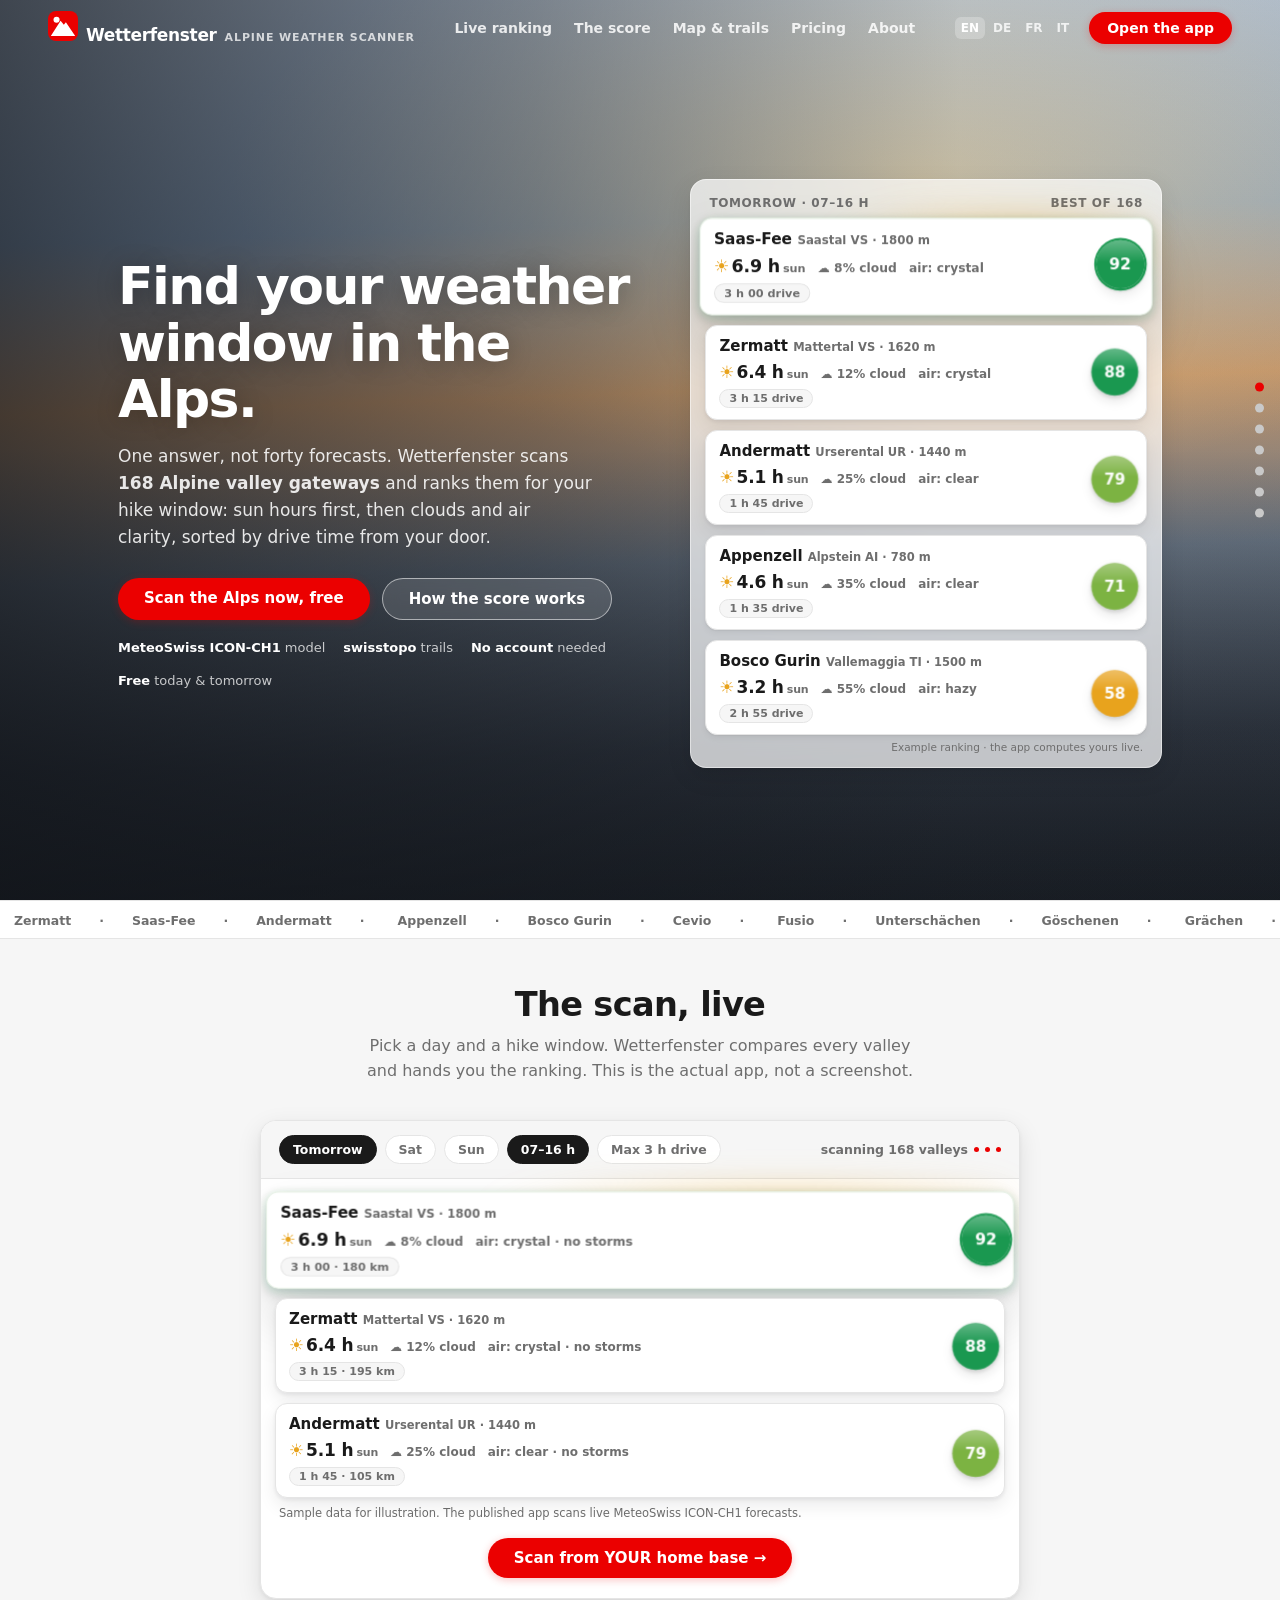
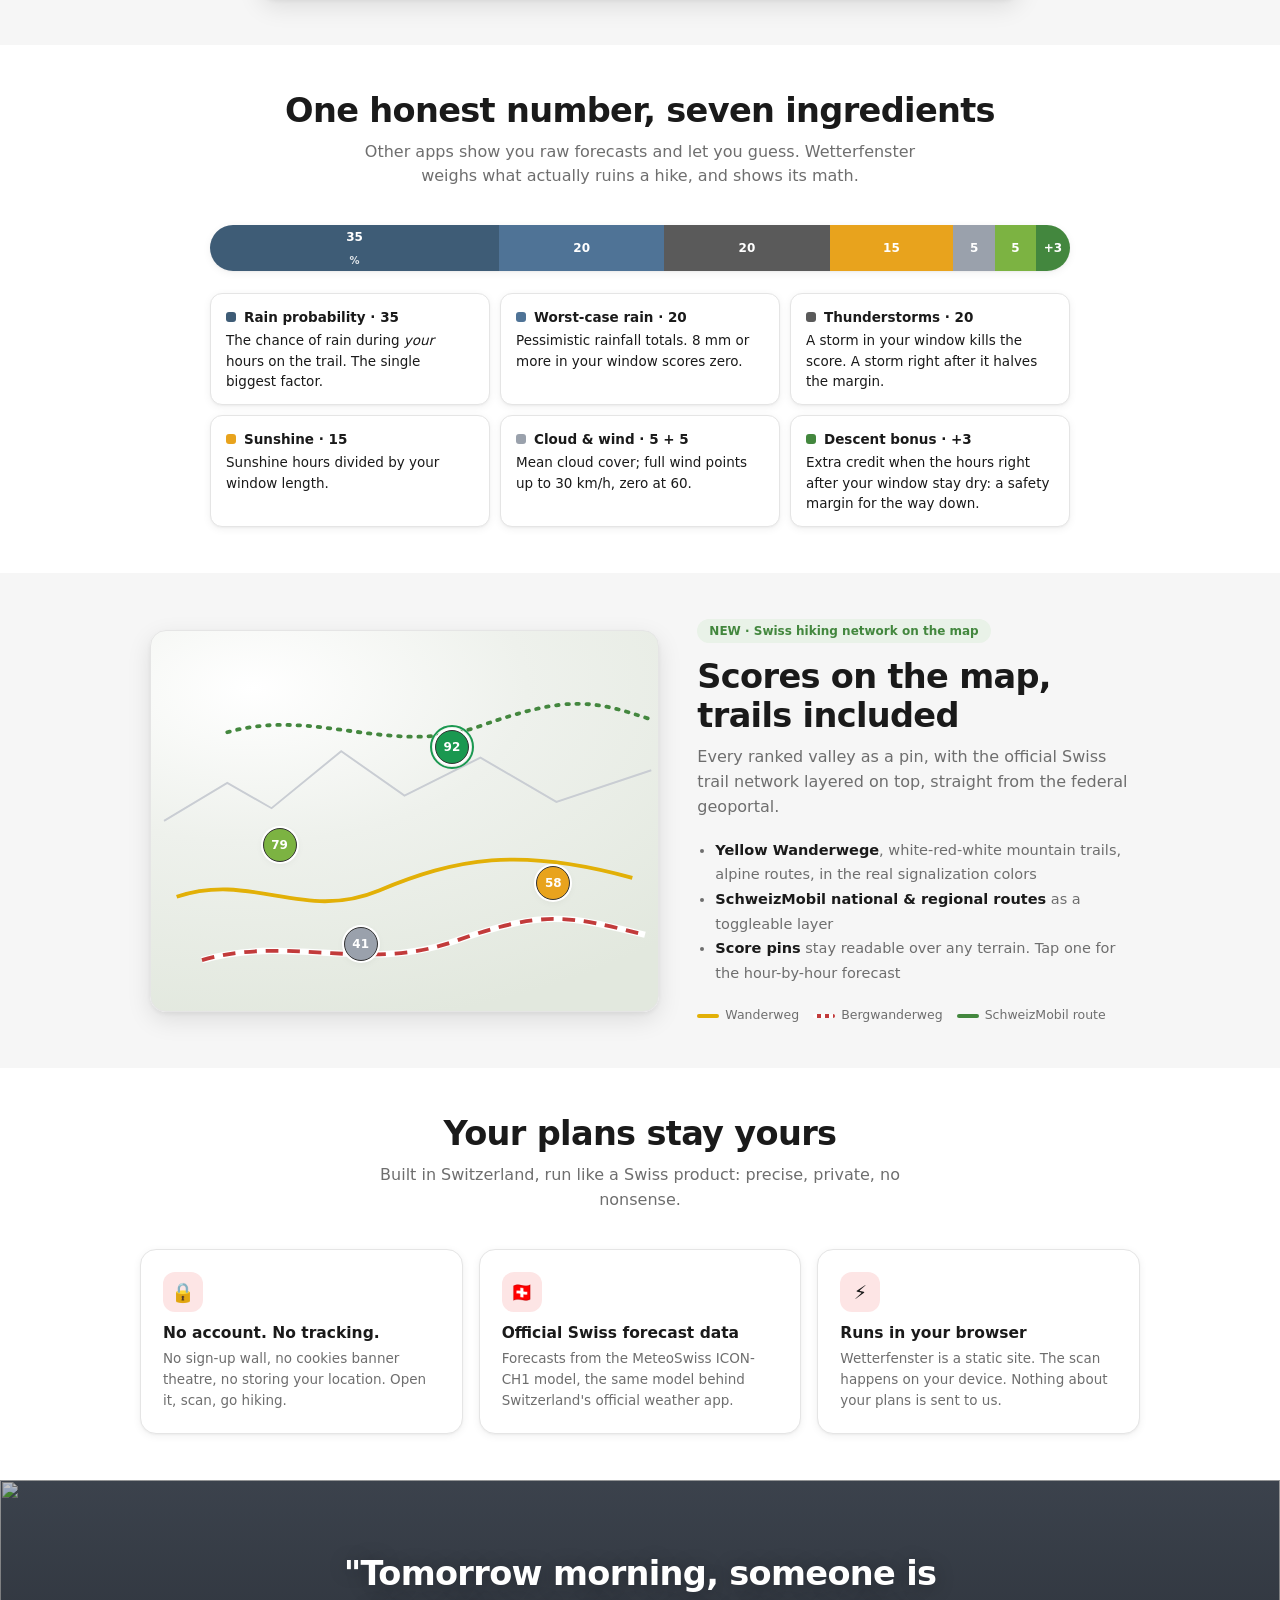
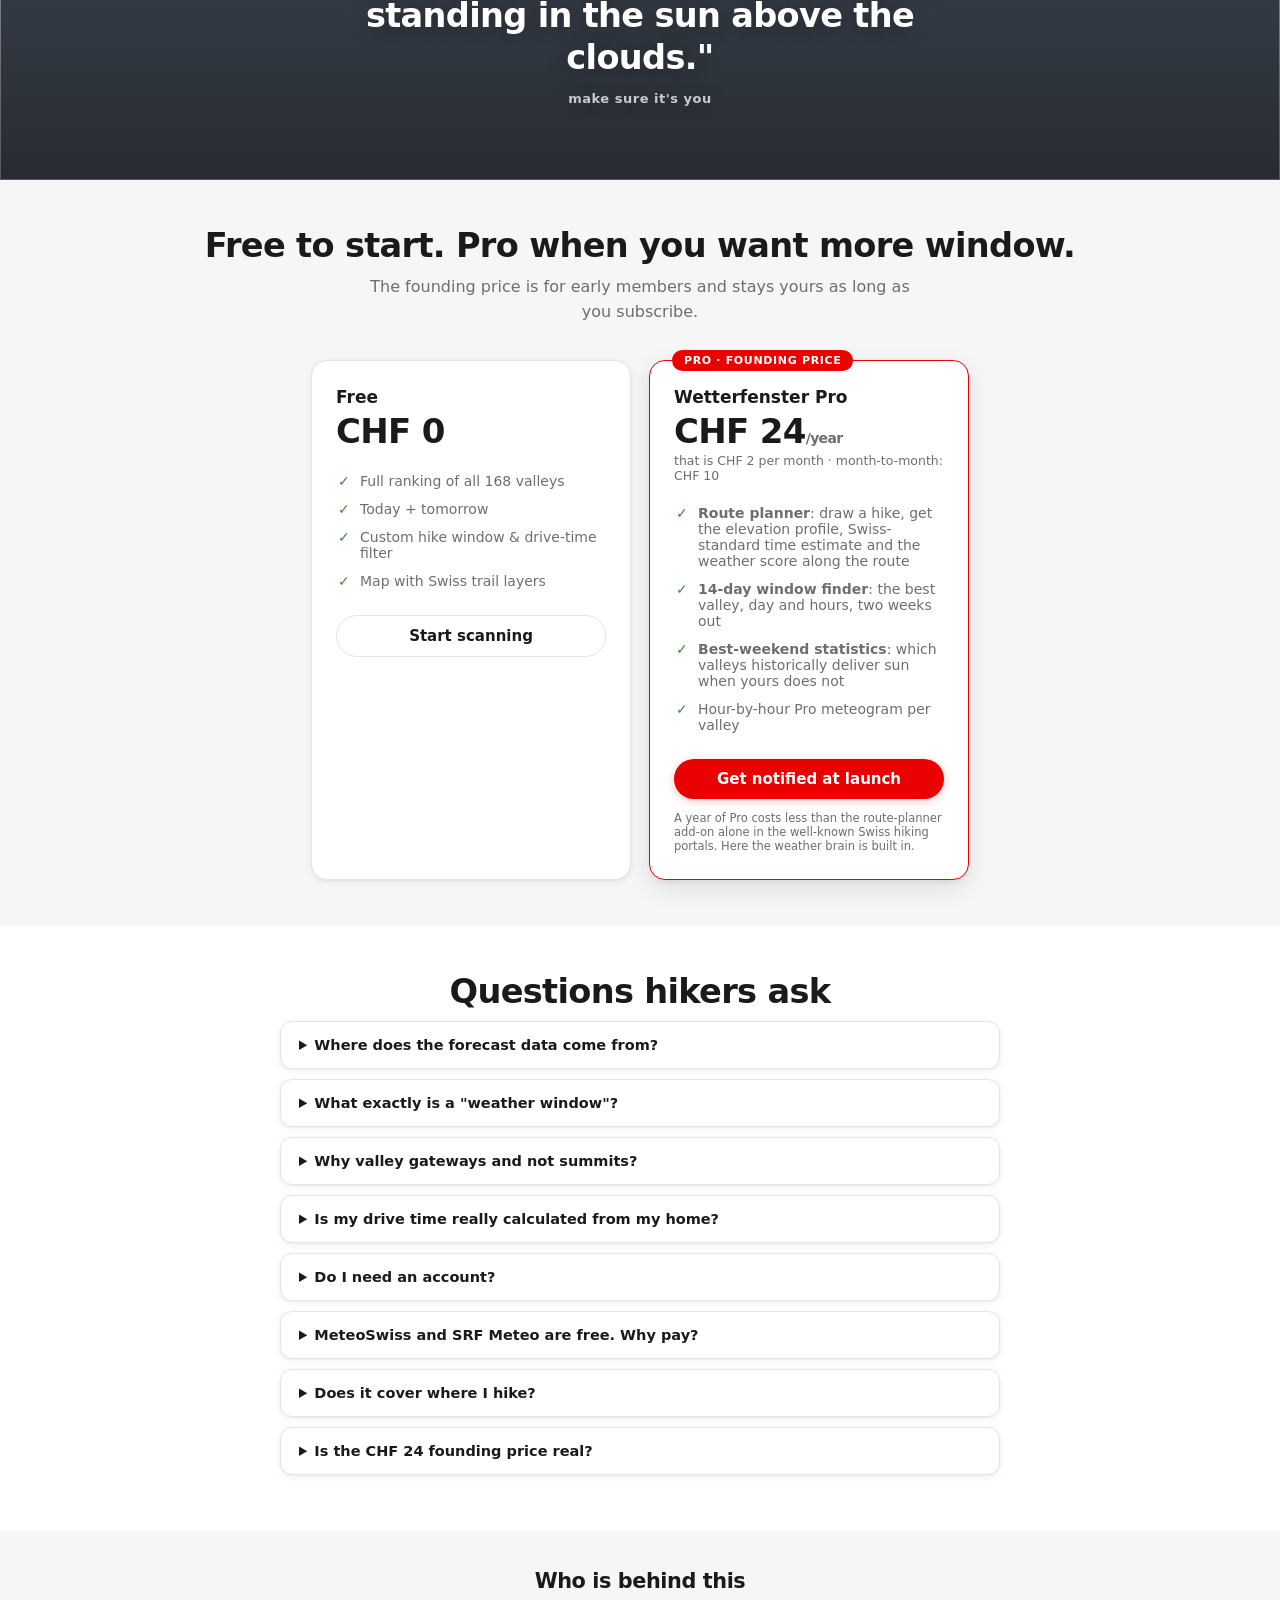
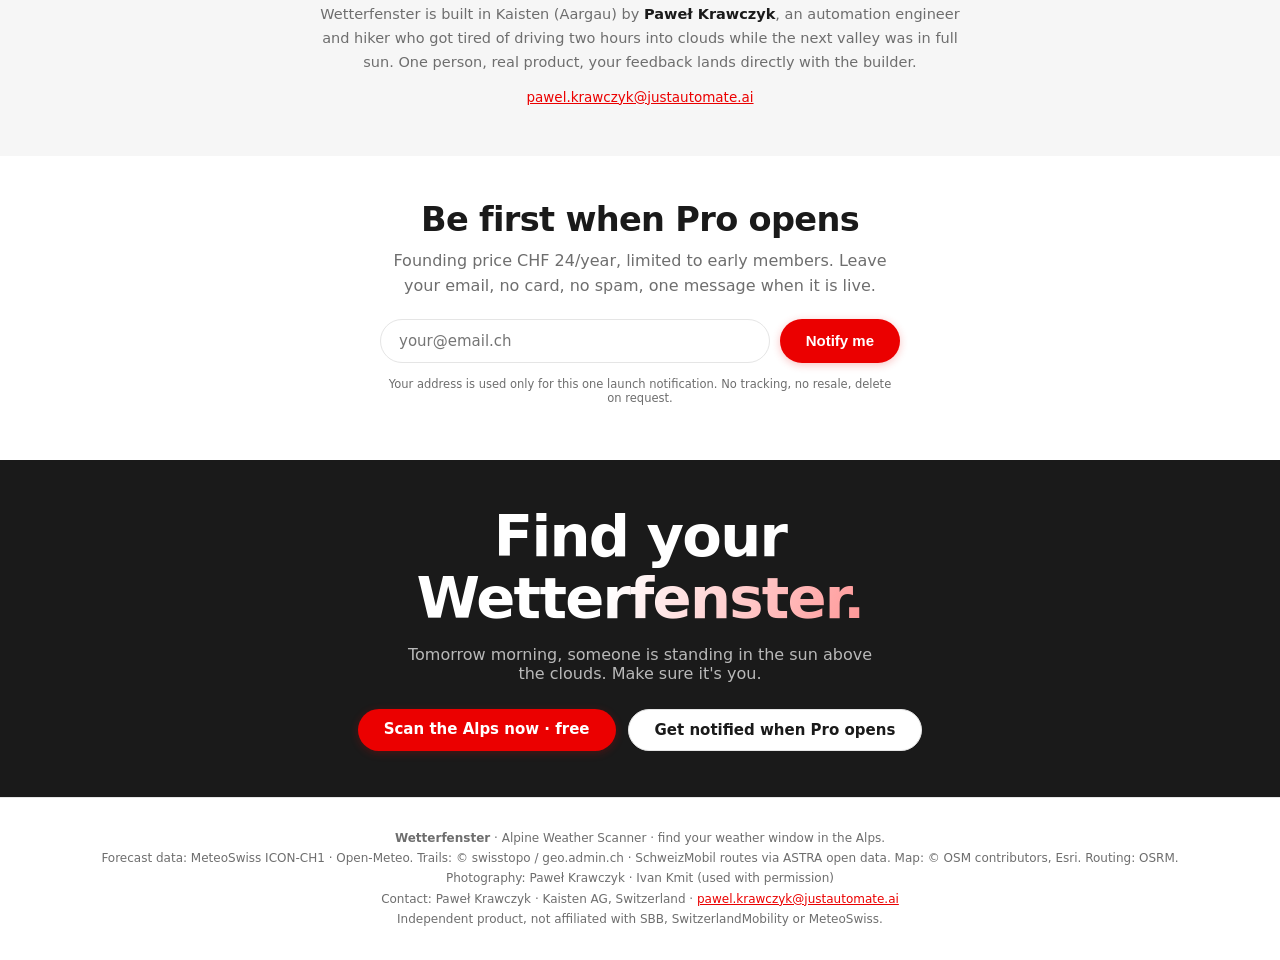
==== commit d6fd097c: "deploy R5: count-up, PRO pill funnel fix, objection FAQ x3, copy polish, SVG icons" ====
--- a/index.html
+++ b/index.html
@@ -4,9 +4,10 @@
 <meta charset="utf-8">
 <meta name="viewport" content="width=device-width, initial-scale=1">
 <meta name="theme-color" content="#FFFFFF">
-<meta name="description" content="Wetterfenster scans 168 Alpine valley gateways and ranks the best alpine weather for your hike window: sun hours, cloudiness, air clarity - with drive time from your home base. Data: MeteoSwiss ICON-CH1.">
+<meta name="description" content="Wetterfenster scans 168 Alpine valley gateways and ranks the best alpine weather for your hike window: sun hours, cloudiness, air clarity, with drive time from your home base. Data: MeteoSwiss ICON-CH1.">
 <meta property="og:title" content="Wetterfenster · Alpine Weather Scanner">
-<meta property="og:description" content="Wetterfenster scans 168 Alpine valley gateways and ranks the best alpine weather for your hike window: sun hours, cloudiness, air clarity - with drive time from your home base. Data: MeteoSwiss ICON-CH1.">
+<meta property="og:image" content="https://krawolski.github.io/wetterfenster/img/hero-pass-road-1600.jpg">
+<meta property="og:description" content="Wetterfenster scans 168 Alpine valley gateways and ranks the best alpine weather for your hike window: sun hours, cloudiness, air clarity, with drive time from your home base. Data: MeteoSwiss ICON-CH1.">
 <meta property="og:type" content="website">
 <link rel="manifest" href="/wetterfenster/manifest.webmanifest">
 <link rel="icon" href="/wetterfenster/icon.svg" type="image/svg+xml">
@@ -175,10 +176,6 @@
   .hero-inner { position: relative; z-index: 2; width: 100%; max-width: 1140px; margin: 0 auto;
     padding: 110px clamp(16px, 5vw, 48px) 64px;
     display: grid; grid-template-columns: 1.05fr .95fr; gap: clamp(24px, 4vw, 56px); align-items: center; }
-  .hero-copy .wordmark { color: #fff; font-weight: 800; font-size: clamp(1.4rem, 1.1rem + 1.4vw, 2rem);
-    letter-spacing: -0.02em; margin: 0 0 2px; }
-  .hero-copy .wordmark-sub { color: rgba(255,255,255,.72); font-size: 12px; font-weight: 600;
-    letter-spacing: .12em; text-transform: uppercase; margin: 0 0 22px; }
   .hero h1 { color: #fff; font-size: var(--text-2xl); line-height: 1.08; letter-spacing: -0.03em;
     margin: 0 0 16px; max-width: 15ch; hyphens: auto; text-shadow: 0 2px 24px rgba(0,0,0,.25); }
   .hero .lead { color: rgba(255,255,255,.88); font-size: var(--text-md); line-height: 1.6;
@@ -445,7 +442,7 @@
   </a>
   <nav class="top">
     <a href="#demo" data-i18n="nav.ranking">Live ranking</a><a href="#score" data-i18n="nav.score">The score</a><a href="#map" data-i18n="nav.map">Map &amp; trails</a>
-    <a href="#trust" data-i18n="nav.privacy">Privacy</a><a href="#pricing" data-i18n="nav.pricing">Pricing</a>
+    <a href="#pricing" data-i18n="nav.pricing">Pricing</a><a href="#about" data-i18n="nav.about">About</a>
   </nav>
   <div class="hdr-right">
     <!-- Lang switcher - EN DE FR IT (no PL, locked 2026-07-16). Wired to the inline i18n runtime,
@@ -458,8 +455,8 @@
 </header>
 
 <nav class="dots" aria-label="Sections">
-  <a href="#top"></a><a href="#demo"></a><a href="#score"></a><a href="#map"></a>
-  <a href="#trust"></a><a href="#pricing"></a><a href="#faq"></a>
+  <a href="#top" aria-label="Top"></a><a href="#demo" aria-label="Live ranking"></a><a href="#score" aria-label="The score"></a><a href="#map" aria-label="Map and trails"></a>
+  <a href="#trust" aria-label="Privacy"></a><a href="#pricing" aria-label="Pricing"></a><a href="#faq" aria-label="FAQ"></a>
 </nav>
 
 <!-- ============ 1 · COMBINED HERO - rotating photo backdrop + live 3D ranking ============ -->
@@ -513,18 +510,17 @@
 
   <div class="hero-inner">
     <div class="hero-copy">
-      <p class="wordmark">Wetterfenster</p>
-      <p class="wordmark-sub">Alpine Weather Scanner</p>
       <h1 data-i18n="hero.h1">Find your weather window in the Alps.</h1>
-      <p class="lead" data-i18n="hero.lead">Wetterfenster scans <b>168 Alpine valley gateways</b> and ranks them for your
-        hike window: sun hours first, then clouds and air clarity, sorted by drive time from your door.
-        One answer, not forty forecasts.</p>
+      <p class="lead" data-i18n="hero.lead">One answer, not forty forecasts. Wetterfenster scans
+        <b>168 Alpine valley gateways</b> and ranks them for your hike window: sun hours first,
+        then clouds and air clarity, sorted by drive time from your door.</p>
       <div class="cta">
-        <a class="btn btn-red" href="/wetterfenster/app.html" data-i18n="hero.cta1">Find my weather window</a>
+        <a class="btn btn-red" href="/wetterfenster/app.html" data-i18n="hero.cta1">Scan the Alps now, free</a>
         <a class="btn btn-glass" href="#score" data-i18n="hero.cta2">How the score works</a>
       </div>
       <div class="meta">
         <span data-i18n="hero.meta1"><b>MeteoSwiss ICON-CH1</b> model</span>
+        <span data-i18n="hero.meta4"><b>swisstopo</b> trails</span>
         <span data-i18n="hero.meta2"><b>No account</b> needed</span>
         <span data-i18n="hero.meta3"><b>Free</b> today &amp; tomorrow</span>
       </div>
@@ -594,7 +590,7 @@
           </div>
         </article>
       </div>
-      <div class="gc-note" data-i18n="gc.note">Sample data, scores are illustrative.</div>
+      <div class="gc-note" data-i18n="gc.note">Example ranking · the app computes yours live.</div>
     </div>
   </div>
 </div>
@@ -803,20 +799,30 @@
   <h2 class="reveal" data-i18n="faq.h2">Questions hikers ask</h2>
   <div class="faq reveal">
     <details><summary data-i18n="faq.q1">Where does the forecast data come from?</summary>
-      <p data-i18n="faq.a1">From the MeteoSwiss ICON-CH1 model - for Swiss locations via the official MeteoSwiss sources, for
+      <p data-i18n="faq.a1">From the MeteoSwiss ICON-CH1 model: for Swiss locations via the official MeteoSwiss sources, for
       border areas via Open-Meteo running the same model. It's the highest-resolution forecast available for the Alps.</p></details>
     <details><summary data-i18n="faq.q2">What exactly is a "weather window"?</summary>
       <p data-i18n="faq.a2">The mountaineering term for the stretch of hours good enough to be out on the mountain. You tell
       Wetterfenster your hours (say 07–16); it finds the valleys where those hours are sunny, dry and storm-free.</p></details>
     <details><summary data-i18n="faq.q3">Why valley gateways and not summits?</summary>
-      <p data-i18n="faq.a3">Each of the 168 locations is the village where a hiking valley starts - where you park. Forecasts
-      are most reliable there, and every trailhead above it shares that valley's weather character.</p></details>
+      <p data-i18n="faq.a3">Each of the 168 locations is the village where a hiking valley starts, the place where you park.
+      Forecasts are most reliable there, and every trailhead above it shares that valley's weather character.</p></details>
     <details><summary data-i18n="faq.q4">Is my drive time really calculated from my home?</summary>
-      <p data-i18n="faq.a4">Yes - set your home base once (or use geolocation) and every ranking is sorted with real driving
+      <p data-i18n="faq.a4">Yes. Set your home base once (or use geolocation) and every ranking is sorted with real driving
       estimates from your door. That's the point: the best weather you can actually reach.</p></details>
     <details><summary data-i18n="faq.q5">Do I need an account?</summary>
       <p data-i18n="faq.a5">No. The free ranking works without any sign-up. An optional account later unlocks Pro features
       like saved bases and alerts.</p></details>
+    <details><summary data-i18n="faq.q6">MeteoSwiss and SRF Meteo are free. Why pay?</summary>
+      <p data-i18n="faq.a6">The scanner stays free, and those apps stay great at telling you what the weather will be where
+      you already are. Wetterfenster answers a different question: where it will be best. Pro adds the tools built on top of
+      that answer: the route planner, the 14-day window finder and the best-weekend statistics.</p></details>
+    <details><summary data-i18n="faq.q7">Does it cover where I hike?</summary>
+      <p data-i18n="faq.a7">168 valley gateways across Switzerland, Liechtenstein and the border Alps of Austria, Germany,
+      Italy and France. Open the map view and every gateway is a pin. If your valley is missing, one mail and it goes on the list.</p></details>
+    <details><summary data-i18n="faq.q8">Is the CHF 24 founding price real?</summary>
+      <p data-i18n="faq.a8">Yes. CHF 24 per year is the founding price for everyone on the launch list, and it stays at that
+      level for as long as your subscription runs. Today and tomorrow stay free for everyone, always.</p></details>
   </div>
 </section>
 
@@ -855,17 +861,20 @@
 <section class="banner">
   <h2 class="reveal" data-i18n="banner.h2">Find your <em>Wetterfenster.</em></h2>
   <p class="reveal" data-i18n="banner.p">Tomorrow morning, someone is standing in the sun above the clouds. Make sure it's you.</p>
-  <a class="btn btn-red reveal" href="/wetterfenster/app.html" data-i18n="banner.cta">Scan the Alps now - it's free</a>
+  <div class="reveal" style="display:flex;gap:12px;justify-content:center;flex-wrap:wrap">
+    <a class="btn btn-red" href="/wetterfenster/app.html" data-i18n="banner.cta">Scan the Alps now · free</a>
+    <a class="btn btn-ghost" href="#notify" data-i18n="banner.cta2">Get notified when Pro opens</a>
+  </div>
 </section>
 
 <!-- ============ 9 · FOOTER ============ -->
 <footer>
-  <b>Wetterfenster</b> - Alpine Weather Scanner · <span data-i18n="footer.tagline">find your weather window in the Alps.</span><br>
+  <b>Wetterfenster</b> · Alpine Weather Scanner · <span data-i18n="footer.tagline">find your weather window in the Alps.</span><br>
   <span data-i18n="footer.data">Forecast data:</span> MeteoSwiss ICON-CH1 · Open-Meteo. <span data-i18n="footer.trails">Trails:</span> © swisstopo / geo.admin.ch ·
   <span data-i18n="footer.trails2">SchweizMobil routes via ASTRA open data.</span> <span data-i18n="footer.map">Map:</span> © OSM contributors, Esri. <span data-i18n="footer.routing">Routing:</span> OSRM.<br>
   <span data-i18n="footer.photo">Photography:</span> Paweł Krawczyk · Ivan Kmit <span data-i18n="footer.permission">(used with permission)</span><br>
   <span data-i18n="footer.contact">Contact:</span> Paweł Krawczyk · Kaisten AG, <span data-i18n="footer.country">Switzerland</span> · <a href="mailto:pawel.krawczyk@justautomate.ai">pawel.krawczyk@justautomate.ai</a><br>
-  <span data-i18n="footer.independent">Independent product - not affiliated with SBB, SwitzerlandMobility or MeteoSwiss.</span>
+  <span data-i18n="footer.independent">Independent product, not affiliated with SBB, SwitzerlandMobility or MeteoSwiss.</span>
 </footer>
 
 <script>
@@ -995,19 +1004,20 @@
     "nav.ranking": "Live ranking",
     "nav.score": "The score",
     "nav.map": "Map &amp; trails",
-    "nav.privacy": "Privacy",
+    "nav.about": "About",
     "nav.pricing": "Pricing",
     "nav.open_app": "Open the app",
     "hero.h1": "Find your weather window in the Alps.",
-    "hero.lead": "Wetterfenster scans <b>168 Alpine valley gateways</b> and ranks them for your hike window: sun hours first, then clouds and air clarity, sorted by drive time from your door. One answer, not forty forecasts.",
-    "hero.cta1": "Find my weather window",
+    "hero.lead": "One answer, not forty forecasts. Wetterfenster scans <b>168 Alpine valley gateways</b> and ranks them for your hike window: sun hours first, then clouds and air clarity, sorted by drive time from your door.",
+    "hero.cta1": "Scan the Alps now, free",
     "hero.cta2": "How the score works",
     "hero.meta1": "<b>MeteoSwiss ICON-CH1</b> model",
+    "hero.meta4": "<b>swisstopo</b> trails",
     "hero.meta2": "<b>No account</b> needed",
     "hero.meta3": "<b>Free</b> today &amp; tomorrow",
     "gc.window": "Tomorrow · 07–16 h",
     "gc.best": "best of 168",
-    "gc.note": "Sample data, scores are illustrative.",
+    "gc.note": "Example ranking · the app computes yours live.",
     "wx.sun": "sun",
     "wx.cloud8": "☁ 8% cloud",
     "wx.cloud12": "☁ 12% cloud",
@@ -1086,15 +1096,21 @@
     "pricing.pro_foot": "A year of Pro costs less than the route-planner add-on alone in the well-known Swiss hiking portals. Here the weather brain is built in.",
     "faq.h2": "Questions hikers ask",
     "faq.q1": "Where does the forecast data come from?",
-    "faq.a1": "From the MeteoSwiss ICON-CH1 model - for Swiss locations via the official MeteoSwiss sources, for border areas via Open-Meteo running the same model. It's the highest-resolution forecast available for the Alps.",
+    "faq.a1": "From the MeteoSwiss ICON-CH1 model: for Swiss locations via the official MeteoSwiss sources, for border areas via Open-Meteo running the same model. It's the highest-resolution forecast available for the Alps.",
     "faq.q2": "What exactly is a \"weather window\"?",
     "faq.a2": "The mountaineering term for the stretch of hours good enough to be out on the mountain. You tell Wetterfenster your hours (say 07–16); it finds the valleys where those hours are sunny, dry and storm-free.",
     "faq.q3": "Why valley gateways and not summits?",
-    "faq.a3": "Each of the 168 locations is the village where a hiking valley starts - where you park. Forecasts are most reliable there, and every trailhead above it shares that valley's weather character.",
+    "faq.a3": "Each of the 168 locations is the village where a hiking valley starts, the place where you park. Forecasts are most reliable there, and every trailhead above it shares that valley's weather character.",
     "faq.q4": "Is my drive time really calculated from my home?",
-    "faq.a4": "Yes - set your home base once (or use geolocation) and every ranking is sorted with real driving estimates from your door. That's the point: the best weather you can actually reach.",
+    "faq.a4": "Yes. Set your home base once (or use geolocation) and every ranking is sorted with real driving estimates from your door. That's the point: the best weather you can actually reach.",
     "faq.q5": "Do I need an account?",
     "faq.a5": "No. The free ranking works without any sign-up. An optional account later unlocks Pro features like saved bases and alerts.",
+    "faq.q6": "MeteoSwiss and SRF Meteo are free. Why pay?",
+    "faq.a6": "The scanner stays free, and those apps stay great at telling you what the weather will be where you already are. Wetterfenster answers a different question: where it will be best. Pro adds the tools built on top of that answer: the route planner, the 14-day window finder and the best-weekend statistics.",
+    "faq.q7": "Does it cover where I hike?",
+    "faq.a7": "168 valley gateways across Switzerland, Liechtenstein and the border Alps of Austria, Germany, Italy and France. Open the map view and every gateway is a pin. If your valley is missing, one mail and it goes on the list.",
+    "faq.q8": "Is the CHF 24 founding price real?",
+    "faq.a8": "Yes. CHF 24 per year is the founding price for everyone on the launch list, and it stays at that level for as long as your subscription runs. Today and tomorrow stay free for everyone, always.",
     "about.h2": "Who is behind this",
     "about.body": "Wetterfenster is built in Kaisten (Aargau) by <b style=\"color:var(--ink)\">Paweł Krawczyk</b>, an automation engineer and hiker who got tired of driving two hours into clouds while the next valley was in full sun. One person, real product, your feedback lands directly with the builder.",
     "notify.h2": "Be first when Pro opens",
@@ -1105,7 +1121,8 @@
     "notify.privacy": "Your address is used only for this one launch notification. No tracking, no resale, delete on request.",
     "banner.h2": "Find your <em>Wetterfenster.</em>",
     "banner.p": "Tomorrow morning, someone is standing in the sun above the clouds. Make sure it's you.",
-    "banner.cta": "Scan the Alps now - it's free",
+    "banner.cta": "Scan the Alps now · free",
+    "banner.cta2": "Get notified when Pro opens",
     "footer.tagline": "find your weather window in the Alps.",
     "footer.data": "Forecast data:",
     "footer.trails": "Trails:",
@@ -1116,25 +1133,26 @@
     "footer.permission": "(used with permission)",
     "footer.contact": "Contact:",
     "footer.country": "Switzerland",
-    "footer.independent": "Independent product - not affiliated with SBB, SwitzerlandMobility or MeteoSwiss."
+    "footer.independent": "Independent product, not affiliated with SBB, SwitzerlandMobility or MeteoSwiss."
   },
   de: {
     "nav.ranking": "Live-Ranking",
     "nav.score": "Der Score",
     "nav.map": "Karte &amp; Wege",
-    "nav.privacy": "Datenschutz",
+    "nav.about": "Über",
     "nav.pricing": "Preise",
     "nav.open_app": "App öffnen",
     "hero.h1": "Finden Sie Ihr Wetterfenster in den Alpen.",
-    "hero.lead": "Wetterfenster scannt <b>168 Taleingänge in den Alpen</b> und sortiert sie für Ihr Wanderfenster: zuerst Sonnenstunden, dann Wolken und Fernsicht, geordnet nach Fahrzeit ab Ihrer Haustür. Eine Antwort statt vierzig Prognosen.",
-    "hero.cta1": "Mein Wetterfenster finden",
+    "hero.lead": "Eine Antwort statt vierzig Prognosen. Wetterfenster scannt <b>168 Taleingänge in den Alpen</b> und sortiert sie für Ihr Wanderfenster: zuerst Sonnenstunden, dann Wolken und Fernsicht, geordnet nach Fahrzeit ab Ihrer Haustür.",
+    "hero.cta1": "Jetzt die Alpen scannen, gratis",
     "hero.cta2": "So funktioniert der Score",
     "hero.meta1": "Modell <b>MeteoSwiss ICON-CH1</b>",
+    "hero.meta4": "<b>swisstopo</b>-Wanderwege",
     "hero.meta2": "<b>Kein Konto</b> nötig",
     "hero.meta3": "<b>Gratis</b> heute &amp; morgen",
     "gc.window": "Morgen · 07–16 h",
     "gc.best": "Beste von 168",
-    "gc.note": "Beispieldaten, Scores sind illustrativ.",
+    "gc.note": "Beispiel-Ranking · die App berechnet Ihres live.",
     "wx.sun": "Sonne",
     "wx.cloud8": "☁ 8% Wolken",
     "wx.cloud12": "☁ 12% Wolken",
@@ -1213,15 +1231,21 @@
     "pricing.pro_foot": "Ein Jahr Pro kostet weniger als allein das Routenplaner-Add-on der bekannten Schweizer Wanderportale. Hier ist das Wetterhirn eingebaut.",
     "faq.h2": "Fragen von Wandernden",
     "faq.q1": "Woher kommen die Prognosedaten?",
-    "faq.a1": "Aus dem MeteoSwiss ICON-CH1 Modell - für Schweizer Orte über die offiziellen MeteoSwiss-Quellen, für Grenzgebiete über Open-Meteo mit demselben Modell. Es ist die höchstaufgelöste Prognose für die Alpen.",
+    "faq.a1": "Aus dem MeteoSwiss ICON-CH1 Modell: für Schweizer Orte über die offiziellen MeteoSwiss-Quellen, für Grenzgebiete über Open-Meteo mit demselben Modell. Es ist die höchstaufgelöste Prognose für die Alpen.",
     "faq.q2": "Was genau ist ein \"Wetterfenster\"?",
     "faq.a2": "Der Bergsteigerbegriff für die Stunden, die gut genug sind, um am Berg zu sein. Sie nennen Wetterfenster Ihre Stunden (etwa 07–16); es findet die Täler, in denen diese Stunden sonnig, trocken und gewitterfrei sind.",
     "faq.q3": "Warum Taleingänge und nicht Gipfel?",
-    "faq.a3": "Jeder der 168 Orte ist das Dorf, wo ein Wandertal beginnt - dort, wo Sie parkieren. Prognosen sind dort am zuverlässigsten, und jeder Ausgangspunkt darüber teilt den Wettercharakter des Tals.",
+    "faq.a3": "Jeder der 168 Orte ist das Dorf, wo ein Wandertal beginnt: dort, wo Sie parkieren. Prognosen sind dort am zuverlässigsten, und jeder Ausgangspunkt darüber teilt den Wettercharakter des Tals.",
     "faq.q4": "Wird meine Fahrzeit wirklich ab meinem Zuhause berechnet?",
-    "faq.a4": "Ja - setzen Sie Ihren Standort einmal (oder nutzen Sie die Ortung), und jedes Ranking wird mit echten Fahrzeitschätzungen ab Ihrer Haustür sortiert. Das ist der Punkt: das beste Wetter, das Sie wirklich erreichen.",
+    "faq.a4": "Ja. Setzen Sie Ihren Standort einmal (oder nutzen Sie die Ortung), und jedes Ranking wird mit echten Fahrzeitschätzungen ab Ihrer Haustür sortiert. Das ist der Punkt: das beste Wetter, das Sie wirklich erreichen.",
     "faq.q5": "Brauche ich ein Konto?",
     "faq.a5": "Nein. Das gratis Ranking funktioniert ohne Anmeldung. Ein optionales Konto schaltet später Pro-Funktionen wie gespeicherte Standorte und Alerts frei.",
+    "faq.q6": "MeteoSchweiz und SRF Meteo sind gratis. Warum zahlen?",
+    "faq.a6": "Der Scanner bleibt gratis, und diese Apps bleiben stark darin zu zeigen, wie das Wetter dort wird, wo Sie schon sind. Wetterfenster beantwortet eine andere Frage: wo es am besten wird. Pro ergänzt die Werkzeuge darauf: Routenplaner, 14-Tage-Fensterfinder und Best-Wochenende-Statistik.",
+    "faq.q7": "Deckt es ab, wo ich wandere?",
+    "faq.a7": "168 Taleingänge in der Schweiz, in Liechtenstein und in den Grenzalpen von Österreich, Deutschland, Italien und Frankreich. Öffnen Sie die Kartenansicht: jeder Eingang ist ein Pin. Fehlt Ihr Tal, genügt eine Mail und es kommt auf die Liste.",
+    "faq.q8": "Ist der Gründerpreis von CHF 24 echt?",
+    "faq.a8": "Ja. CHF 24 pro Jahr ist der Gründerpreis für alle auf der Startliste und bleibt so lange bestehen, wie Ihr Abo läuft. Heute und morgen bleiben für alle gratis, immer.",
     "about.h2": "Wer steckt dahinter",
     "about.body": "Wetterfenster wird in Kaisten (Aargau) von <b style=\"color:var(--ink)\">Paweł Krawczyk</b> gebaut, einem Automatisierungsingenieur und Wanderer, der es satt hatte, zwei Stunden in Wolken zu fahren, während das Nachbartal in voller Sonne lag. Eine Person, echtes Produkt, Ihr Feedback landet direkt beim Macher.",
     "notify.h2": "Als Erste dabei, wenn Pro öffnet",
@@ -1232,7 +1256,8 @@
     "notify.privacy": "Ihre Adresse wird nur für diese eine Start-Benachrichtigung verwendet. Kein Tracking, kein Weiterverkauf, Löschung auf Wunsch.",
     "banner.h2": "Finden Sie Ihr <em>Wetterfenster.</em>",
     "banner.p": "Morgen früh steht jemand über den Wolken in der Sonne. Sorgen Sie dafür, dass Sie es sind.",
-    "banner.cta": "Jetzt die Alpen scannen - gratis",
+    "banner.cta": "Jetzt die Alpen scannen · gratis",
+    "banner.cta2": "Bei Pro-Start Bescheid bekommen",
     "footer.tagline": "finden Sie Ihr Wetterfenster in den Alpen.",
     "footer.data": "Prognosedaten:",
     "footer.trails": "Wege:",
@@ -1243,25 +1268,26 @@
     "footer.permission": "(mit Erlaubnis verwendet)",
     "footer.contact": "Kontakt:",
     "footer.country": "Schweiz",
-    "footer.independent": "Unabhängiges Produkt - nicht mit SBB, SchweizMobil oder MeteoSchweiz verbunden."
+    "footer.independent": "Unabhängiges Produkt, nicht mit SBB, SchweizMobil oder MeteoSchweiz verbunden."
   },
   fr: {
     "nav.ranking": "Classement live",
     "nav.score": "Le score",
     "nav.map": "Carte &amp; sentiers",
-    "nav.privacy": "Confidentialité",
+    "nav.about": "À propos",
     "nav.pricing": "Tarifs",
     "nav.open_app": "Ouvrir l'app",
     "hero.h1": "Trouvez votre fenêtre météo dans les Alpes.",
-    "hero.lead": "Wetterfenster analyse <b>168 portes de vallées alpines</b> et les classe pour votre fenêtre de randonnée: d'abord les heures de soleil, puis les nuages et la clarté de l'air, triées par temps de route depuis chez vous. Une réponse, pas quarante prévisions.",
-    "hero.cta1": "Trouver ma fenêtre météo",
+    "hero.lead": "Une réponse, pas quarante prévisions. Wetterfenster analyse <b>168 portes de vallées alpines</b> et les classe pour votre fenêtre de randonnée: d'abord les heures de soleil, puis les nuages et la clarté de l'air, triées par temps de route depuis chez vous.",
+    "hero.cta1": "Scannez les Alpes, gratuit",
     "hero.cta2": "Comment marche le score",
     "hero.meta1": "Modèle <b>MeteoSwiss ICON-CH1</b>",
+    "hero.meta4": "Sentiers <b>swisstopo</b>",
     "hero.meta2": "<b>Sans compte</b>",
     "hero.meta3": "<b>Gratuit</b> aujourd'hui &amp; demain",
     "gc.window": "Demain · 07–16 h",
     "gc.best": "top sur 168",
-    "gc.note": "Données d'exemple, scores illustratifs.",
+    "gc.note": "Classement d'exemple · l'app calcule le vôtre en direct.",
     "wx.sun": "soleil",
     "wx.cloud8": "☁ 8% nuages",
     "wx.cloud12": "☁ 12% nuages",
@@ -1340,15 +1366,21 @@
     "pricing.pro_foot": "Une année de Pro coûte moins que le seul module planificateur des portails de randonnée suisses connus. Ici, le cerveau météo est intégré.",
     "faq.h2": "Questions de randonneurs",
     "faq.q1": "D'où viennent les données de prévision?",
-    "faq.a1": "Du modèle MeteoSwiss ICON-CH1 - pour les lieux suisses via les sources officielles de MeteoSwiss, pour les zones frontalières via Open-Meteo avec le même modèle. C'est la prévision à plus haute résolution disponible pour les Alpes.",
+    "faq.a1": "Du modèle MeteoSwiss ICON-CH1: pour les lieux suisses via les sources officielles de MeteoSwiss, pour les zones frontalières via Open-Meteo avec le même modèle. C'est la prévision à plus haute résolution disponible pour les Alpes.",
     "faq.q2": "Qu'est-ce qu'une \"fenêtre météo\" exactement?",
     "faq.a2": "Le terme d'alpinisme pour la plage d'heures assez bonnes pour être en montagne. Vous donnez vos heures à Wetterfenster (par exemple 07–16); il trouve les vallées où ces heures sont ensoleillées, sèches et sans orage.",
     "faq.q3": "Pourquoi des portes de vallées et pas des sommets?",
-    "faq.a3": "Chacun des 168 lieux est le village où commence une vallée de randonnée - là où vous vous garez. Les prévisions y sont les plus fiables, et chaque départ de sentier au-dessus partage le caractère météo de la vallée.",
+    "faq.a3": "Chacun des 168 lieux est le village où commence une vallée de randonnée, là où vous vous garez. Les prévisions y sont les plus fiables, et chaque départ de sentier au-dessus partage le caractère météo de la vallée.",
     "faq.q4": "Mon temps de route est-il vraiment calculé depuis chez moi?",
-    "faq.a4": "Oui - définissez votre point de départ une fois (ou utilisez la géolocalisation) et chaque classement est trié avec de vraies estimations de route depuis chez vous. C'est le but: la meilleure météo réellement à votre portée.",
+    "faq.a4": "Oui. Définissez votre point de départ une fois (ou utilisez la géolocalisation) et chaque classement est trié avec de vraies estimations de route depuis chez vous. C'est le but: la meilleure météo réellement à votre portée.",
     "faq.q5": "Ai-je besoin d'un compte?",
     "faq.a5": "Non. Le classement gratuit fonctionne sans inscription. Un compte optionnel débloquera plus tard les fonctions Pro comme les bases enregistrées et les alertes.",
+    "faq.q6": "MétéoSuisse et SRF Meteo sont gratuits. Pourquoi payer?",
+    "faq.a6": "Le scanner reste gratuit, et ces apps restent excellentes pour dire le temps qu'il fera là où vous êtes déjà. Wetterfenster répond à une autre question: où il fera le plus beau. Pro ajoute les outils construits sur cette réponse: le planificateur d'itinéraire, le détecteur de fenêtre sur 14 jours et les statistiques des meilleurs week-ends.",
+    "faq.q7": "Couvre-t-il les endroits où je randonne?",
+    "faq.a7": "168 portes de vallées en Suisse, au Liechtenstein et dans les Alpes frontalières d'Autriche, d'Allemagne, d'Italie et de France. Ouvrez la vue carte: chaque porte est une épingle. S'il manque votre vallée, un e-mail suffit et elle rejoint la liste.",
+    "faq.q8": "Le prix fondateur de CHF 24 est-il réel?",
+    "faq.a8": "Oui. CHF 24 par an est le prix fondateur pour tous les inscrits de la liste de lancement, et il reste valable tant que votre abonnement court. Aujourd'hui et demain restent gratuits pour tous, toujours.",
     "about.h2": "Qui est derrière",
     "about.body": "Wetterfenster est construit à Kaisten (Argovie) par <b style=\"color:var(--ink)\">Paweł Krawczyk</b>, ingénieur en automatisation et randonneur, lassé de rouler deux heures vers les nuages pendant que la vallée voisine était en plein soleil. Une personne, un vrai produit, vos retours arrivent directement au constructeur.",
     "notify.h2": "Soyez les premiers quand Pro ouvre",
@@ -1359,7 +1391,8 @@
     "notify.privacy": "Votre adresse ne sert qu'à cette seule notification de lancement. Pas de traçage, pas de revente, suppression sur demande.",
     "banner.h2": "Trouvez votre <em>Wetterfenster.</em>",
     "banner.p": "Demain matin, quelqu'un sera au soleil au-dessus des nuages. Faites que ce soit vous.",
-    "banner.cta": "Scannez les Alpes maintenant - c'est gratuit",
+    "banner.cta": "Scannez les Alpes maintenant · gratuit",
+    "banner.cta2": "Être averti à l'ouverture de Pro",
     "footer.tagline": "trouvez votre fenêtre météo dans les Alpes.",
     "footer.data": "Données de prévision:",
     "footer.trails": "Sentiers:",
@@ -1370,25 +1403,26 @@
     "footer.permission": "(avec autorisation)",
     "footer.contact": "Contact:",
     "footer.country": "Suisse",
-    "footer.independent": "Produit indépendant - sans lien avec les CFF, SuisseMobile ou MétéoSuisse."
+    "footer.independent": "Produit indépendant, sans lien avec les CFF, SuisseMobile ou MétéoSuisse."
   },
   it: {
     "nav.ranking": "Classifica live",
     "nav.score": "Il punteggio",
     "nav.map": "Mappa &amp; sentieri",
-    "nav.privacy": "Privacy",
+    "nav.about": "Chi siamo",
     "nav.pricing": "Prezzi",
     "nav.open_app": "Apri l'app",
     "hero.h1": "Trova la tua finestra di bel tempo nelle Alpi.",
-    "hero.lead": "Wetterfenster analizza <b>168 ingressi di valle nelle Alpi</b> e li ordina per la tua finestra escursionistica: prima le ore di sole, poi nuvole e limpidezza dell'aria, in ordine di tempo di guida da casa tua. Una risposta, non quaranta previsioni.",
-    "hero.cta1": "Trova la mia finestra meteo",
+    "hero.lead": "Una risposta, non quaranta previsioni. Wetterfenster analizza <b>168 ingressi di valle nelle Alpi</b> e li ordina per la tua finestra escursionistica: prima le ore di sole, poi nuvole e limpidezza dell'aria, in ordine di tempo di guida da casa tua.",
+    "hero.cta1": "Scansiona le Alpi ora, gratis",
     "hero.cta2": "Come funziona il punteggio",
     "hero.meta1": "Modello <b>MeteoSwiss ICON-CH1</b>",
+    "hero.meta4": "Sentieri <b>swisstopo</b>",
     "hero.meta2": "<b>Nessun account</b>",
     "hero.meta3": "<b>Gratis</b> oggi &amp; domani",
     "gc.window": "Domani · 07–16 h",
     "gc.best": "top su 168",
-    "gc.note": "Dati di esempio, punteggi illustrativi.",
+    "gc.note": "Classifica d'esempio · l'app calcola la tua dal vivo.",
     "wx.sun": "sole",
     "wx.cloud8": "☁ 8% nuvole",
     "wx.cloud12": "☁ 12% nuvole",
@@ -1467,15 +1501,21 @@
     "pricing.pro_foot": "Un anno di Pro costa meno del solo modulo di pianificazione dei noti portali escursionistici svizzeri. Qui il cervello meteo è integrato.",
     "faq.h2": "Domande degli escursionisti",
     "faq.q1": "Da dove vengono i dati di previsione?",
-    "faq.a1": "Dal modello MeteoSwiss ICON-CH1 - per le località svizzere tramite le fonti ufficiali MeteoSwiss, per le zone di confine tramite Open-Meteo con lo stesso modello. È la previsione a più alta risoluzione disponibile per le Alpi.",
+    "faq.a1": "Dal modello MeteoSwiss ICON-CH1: per le località svizzere tramite le fonti ufficiali MeteoSwiss, per le zone di confine tramite Open-Meteo con lo stesso modello. È la previsione a più alta risoluzione disponibile per le Alpi.",
     "faq.q2": "Che cos'è esattamente una \"finestra meteo\"?",
     "faq.a2": "Il termine alpinistico per la fascia di ore abbastanza buone per stare in montagna. Dici a Wetterfenster le tue ore (per esempio 07–16); trova le valli dove quelle ore sono soleggiate, asciutte e senza temporali.",
     "faq.q3": "Perché gli ingressi di valle e non le vette?",
-    "faq.a3": "Ognuna delle 168 località è il paese dove inizia una valle escursionistica - dove parcheggi. Lì le previsioni sono più affidabili, e ogni punto di partenza sopra condivide il carattere meteo della valle.",
+    "faq.a3": "Ognuna delle 168 località è il paese dove inizia una valle escursionistica, il posto dove parcheggi. Lì le previsioni sono più affidabili, e ogni punto di partenza sopra condivide il carattere meteo della valle.",
     "faq.q4": "Il mio tempo di guida è davvero calcolato da casa mia?",
-    "faq.a4": "Sì - imposta la tua base una volta (o usa la geolocalizzazione) e ogni classifica è ordinata con stime di guida reali da casa tua. Questo è il punto: il miglior tempo che puoi davvero raggiungere.",
+    "faq.a4": "Sì. Imposta la tua base una volta (o usa la geolocalizzazione) e ogni classifica è ordinata con stime di guida reali da casa tua. Questo è il punto: il miglior tempo che puoi davvero raggiungere.",
     "faq.q5": "Serve un account?",
     "faq.a5": "No. La classifica gratuita funziona senza registrazione. Un account opzionale sbloccherà in seguito le funzioni Pro come basi salvate e avvisi.",
+    "faq.q6": "MeteoSvizzera e SRF Meteo sono gratis. Perché pagare?",
+    "faq.a6": "Lo scanner resta gratis, e quelle app restano ottime nel dire che tempo farà dove sei già. Wetterfenster risponde a un'altra domanda: dove sarà più bello. Pro aggiunge gli strumenti costruiti su quella risposta: il pianificatore di percorso, la ricerca finestra a 14 giorni e le statistiche dei weekend migliori.",
+    "faq.q7": "Copre le zone dove cammino?",
+    "faq.a7": "168 ingressi di valle in Svizzera, nel Liechtenstein e nelle Alpi di confine di Austria, Germania, Italia e Francia. Apri la vista mappa: ogni ingresso è un pin. Se manca la tua valle, basta una mail e finisce in lista.",
+    "faq.q8": "Il prezzo fondatore di CHF 24 è reale?",
+    "faq.a8": "Sì. CHF 24 all'anno è il prezzo fondatore per chi è nella lista di lancio e resta tale finché il tuo abbonamento è attivo. Oggi e domani restano gratis per tutti, sempre.",
     "about.h2": "Chi c'è dietro",
     "about.body": "Wetterfenster è costruito a Kaisten (Argovia) da <b style=\"color:var(--ink)\">Paweł Krawczyk</b>, ingegnere dell'automazione ed escursionista, stanco di guidare due ore verso le nuvole mentre la valle accanto era in pieno sole. Una persona, un prodotto vero, il tuo feedback arriva direttamente a chi lo costruisce.",
     "notify.h2": "Sii il primo quando apre Pro",
@@ -1486,7 +1526,8 @@
     "notify.privacy": "Il tuo indirizzo serve solo per questa unica notifica di lancio. Nessun tracciamento, nessuna rivendita, cancellazione su richiesta.",
     "banner.h2": "Trova il tuo <em>Wetterfenster.</em>",
     "banner.p": "Domattina qualcuno sarà al sole sopra le nuvole. Fai che sia tu.",
-    "banner.cta": "Scansiona le Alpi ora - è gratis",
+    "banner.cta": "Scansiona le Alpi ora · gratis",
+    "banner.cta2": "Avvisami quando apre Pro",
     "footer.tagline": "trova la tua finestra meteo nelle Alpi.",
     "footer.data": "Dati di previsione:",
     "footer.trails": "Sentieri:",
@@ -1497,7 +1538,7 @@
     "footer.permission": "(con autorizzazione)",
     "footer.contact": "Contatto:",
     "footer.country": "Svizzera",
-    "footer.independent": "Prodotto indipendente - senza legami con FFS, SvizzeraMobile o MeteoSvizzera."
+    "footer.independent": "Prodotto indipendente, senza legami con FFS, SvizzeraMobile o MeteoSvizzera."
   }
   };
 
